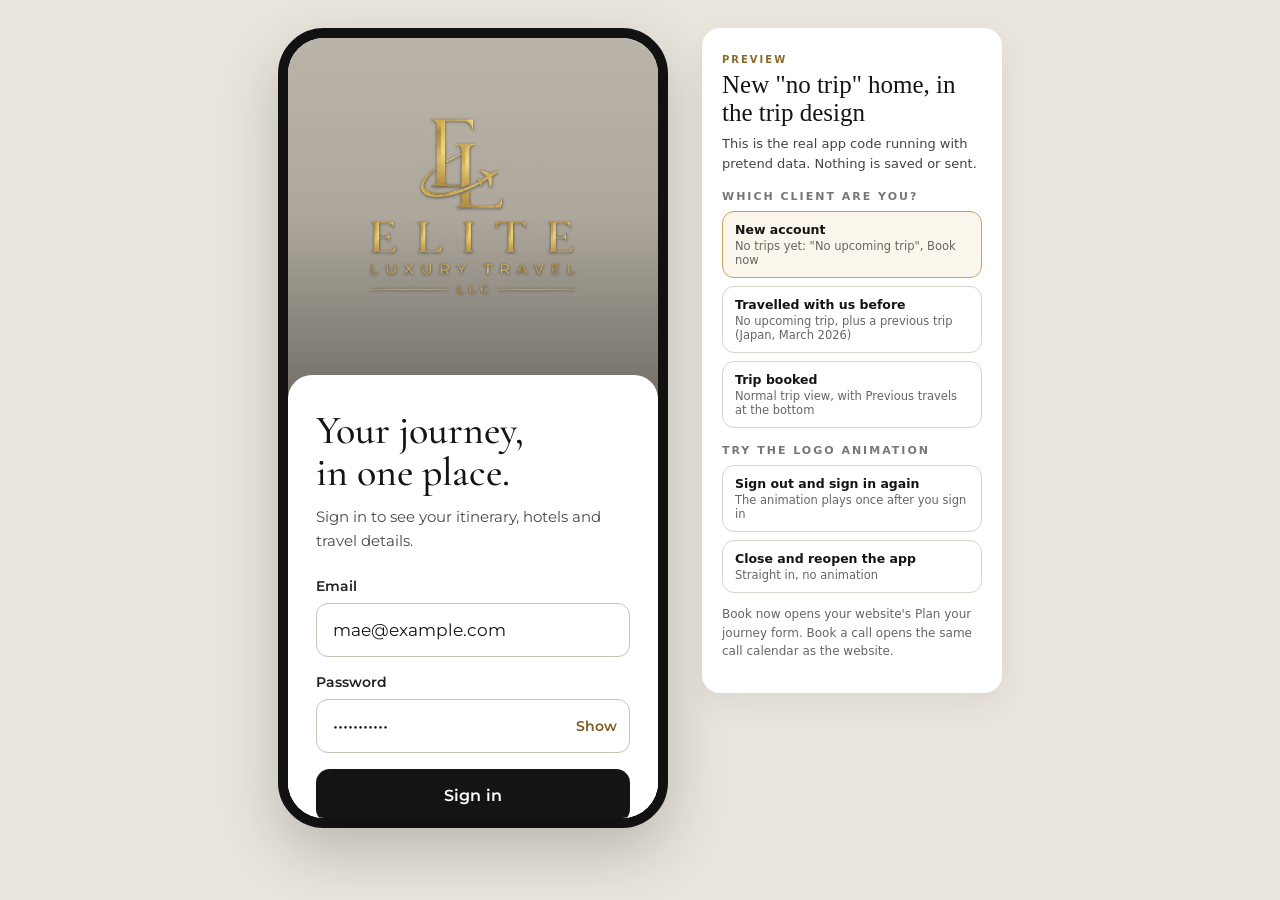
==== preview.html @ 53258d75 "Add app preview page (not linked)" ====
<!doctype html>
<html lang="en"><head><meta charset="utf-8"><meta name="robots" content="noindex"><meta name="viewport" content="width=device-width,initial-scale=1">
<title>Elite app preview</title>
<style>
*{box-sizing:border-box}
html,body{margin:0;background:#e9e5dd;font-family:Montserrat,system-ui,sans-serif;color:#141414}
.wrap{display:flex;gap:34px;justify-content:center;align-items:flex-start;padding:28px 16px 40px;flex-wrap:wrap}
.phone{width:390px;height:800px;border-radius:46px;background:#fff;border:10px solid #111;overflow:hidden;box-shadow:0 24px 60px rgba(0,0,0,.2);flex-shrink:0}
.phone iframe{width:100%;height:100%;border:0;display:block}
.panel{width:300px;background:#fff;border-radius:18px;padding:20px;box-shadow:0 10px 30px rgba(0,0,0,.06)}
.panel .tag{display:inline-block;font-size:10px;letter-spacing:2px;text-transform:uppercase;font-weight:700;color:#8a6a2c;margin-bottom:6px}
.panel h2{font-family:Georgia,serif;font-weight:400;font-size:25px;margin:0 0 8px;line-height:1.1}
.panel p{font-size:13px;line-height:1.55;color:#444;margin:0 0 12px}
.panel h3{font-size:11px;letter-spacing:2px;text-transform:uppercase;color:#777;margin:16px 0 8px}
.pbtn{display:block;width:100%;text-align:left;border:1px solid #d9d4ca;background:#fff;border-radius:12px;padding:10px 12px;margin:0 0 8px;font:600 12.5px Montserrat,system-ui,sans-serif;cursor:pointer;color:#141414}
.pbtn small{display:block;font-weight:400;color:#666;font-size:11.5px;margin-top:2px}
.pbtn:hover,.pbtn.on{border-color:#c9a45c;background:#fbf6ec}
@media (max-width:460px){.wrap{padding:0 0 30px;gap:18px}.phone{width:100vw;height:100svh;border:0;border-radius:0}.panel{width:calc(100% - 32px)}}
</style></head><body>
<div class="wrap">
  <div class="phone"><iframe id="f" title="Elite Luxury Travel app preview"></iframe></div>
  <div class="panel">
    <span class="tag">Preview</span>
    <h2>New "no trip" home, in the trip design</h2>
    <p>This is the real app code running with pretend data. Nothing is saved or sent.</p>
    <h3>Which client are you?</h3>
    <button class="pbtn" data-k="new">New account<small>No trips yet: "No upcoming trip", Book now</small></button>
    <button class="pbtn" data-k="past">Travelled with us before<small>No upcoming trip, plus a previous trip (Japan, March 2026)</small></button>
    <button class="pbtn" data-k="upcoming">Trip booked<small>Normal trip view, with Previous travels at the bottom</small></button>
    <h3>Try the logo animation</h3>
    <button class="pbtn" id="out">Sign out and sign in again<small>The animation plays once after you sign in</small></button>
    <button class="pbtn" id="reopen">Close and reopen the app<small>Straight in, no animation</small></button>
    <p style="font-size:12px;color:#666;margin-top:12px">Book now opens your website's Plan your journey form. Book a call opens the same call calendar as the website.</p>
  </div>
</div>
<script>
const UP = {"id":"italy-2027","client_name":"Mae","client_email":"mae@example.com","title":"Italy Anniversary","subtitle":"Rome, Florence, Venice, Milan","dates_text":"Sample dates: May 12 to 23, 2027","start_date":"2027-05-12","flights":[{"from":"New York (JFK)","to":"Rome (FCO)","flight":"AZ 609","when":"Tue, May 11 · departs 6:45 PM, lands 9:20 AM May 12"},{"from":"Milan (MXP)","to":"New York (JFK)","flight":"AZ 604","when":"Sun, May 23 · departs 1:10 PM, lands 3:55 PM"}],"documents":[],"cover_image":"https://images.squarespace-cdn.com/content/6a3ead383af5dc37cc4928a6/75860ccc-dcf7-4ca9-b710-58485a5af1e4/Ys1jQraWs2CqD086mLRf1lZqlLkvJCdTGYLhYich7JA6sfV7Ku5YsYaG1YUbeoNANeE1MqLMgGX24ivaPHaMrFUBrSRCw4LPJO6iqMQT-YcMyIy751cE6llvhOtr0TJVBKbtAhIz1XfunvR9CYdrRknlh8DOybM_V2LqJRoqDJD4L9v2MVG7vxF5drzXFTSb.jpg?format=1500w","places":[{"city":"Rome","image":"https://images.unsplash.com/photo-1552832230-c0197dd311b5?w=1200&q=80&auto=format&fit=crop"},{"city":"Florence","image":"https://images.unsplash.com/photo-1776377231754-d36928e6ee4d?w=1200&q=80&auto=format&fit=crop"},{"city":"Venice","image":"https://images.unsplash.com/photo-1498307833015-e7b400441eb8?w=1200&q=80&auto=format&fit=crop"},{"city":"Milan","image":""}],"pay_link":"","pay_amount":"","pay_due":"","paid_note":"","days":[{"city":"Rome","title":"Arrive in Rome","schedule":[{"time":"9:20 AM","title":"Land in Rome","contact_name":"Your driver (sample)","contact_phone":"+39 000 000 0001","note":"Your driver waits in arrivals with your name"},{"time":"11:00 AM","title":"Arrive at your hotel","note":"Early check-in requested"},{"time":"7:30 PM","title":"Dinner near the Spanish Steps","note":"Table for two at Il Gabriello"}],"checkin":"Check-in from 2:00 PM","stay_address":"Via Alessandro Specchi 10, Rome","body":"Your driver meets you at the airport. Settle in, then an easy evening near the Spanish Steps.","stay":"Singer Palace Hotel","included":"Private airport transfer"},{"city":"Rome","title":"Ancient Rome","schedule":[{"time":"9:00 AM","title":"Colosseum & Roman Forum tour","contact_name":"Your guide (sample)","contact_phone":"+39 000 000 0002","tour":true,"note":"Meet your guide at the Arch of Constantine"},{"time":"1:00 PM","title":"Lunch in Monti","note":"Free to explore"}],"body":"The Colosseum and Roman Forum with your own guide, no lines. Afternoon free.","stay":"Singer Palace Hotel","included":"Private guide and tickets"},{"city":"Rome","title":"The Vatican","schedule":[{"time":"7:30 AM","title":"Early entry: Vatican Museums & Sistine Chapel","tour":true,"note":"Meet at the Vatican Museums entrance"},{"time":"11:30 AM","title":"St. Peter’s Basilica","note":"Included with your guide"}],"body":"Early entry to the Vatican Museums and Sistine Chapel, then St. Peter’s.","stay":"Singer Palace Hotel","included":"Early-entry tickets and guide"},{"city":"Rome","title":"A slow day","schedule":[{"time":"10:00 AM","title":"Spa morning","note":"Book at the front desk"},{"time":"6:00 PM","title":"Trastevere evening walk","note":"Dinner ideas from us"}],"body":"Nothing planned. Sleep in, enjoy the spa, and wander Trastevere.","stay":"Singer Palace Hotel","included":"Dinner ideas from us"},{"city":"Florence","title":"Train to Florence","schedule":[{"time":"9:30 AM","title":"Hotel pickup","note":"Driver to Roma Termini"},{"time":"10:20 AM","title":"First-class train to Florence","note":"Frecciarossa 9519, arrives 11:56 AM"},{"time":"7:00 PM","title":"Sunset at Piazzale Michelangelo","tour":true}],"checkin":"Check-in from 3:00 PM","stay_address":"Piazza Santa Maria Novella 7, Florence","body":"First class to Florence. Sunset over the city from Piazzale Michelangelo.","stay":"The Place Firenze","included":"First-class train and transfers"},{"city":"Florence","title":"Medici Florence","schedule":[{"time":"9:30 AM","title":"Private Duomo & Medici walk","tour":true,"note":"Meet your guide in the hotel lobby"}],"body":"A private walk through the Duomo and the story of the Medici.","stay":"The Place Firenze","included":"Private guide"},{"city":"Florence","title":"Chianti for two","schedule":[{"time":"10:00 AM","title":"Driver to Chianti","note":"Pickup at your hotel"},{"time":"1:00 PM","title":"Winery lunch","tour":true,"note":"Castello di Ama"},{"time":"5:30 PM","title":"Back in Florence"}],"body":"A driver takes you to a Chianti winery for a long lunch among the vines.","stay":"The Place Firenze","included":"Private driver and winery lunch"},{"city":"Venice","title":"Arrive by water","schedule":[{"time":"11:30 AM","title":"Train to Venice","note":"Frecciarossa 9411, arrives 1:35 PM"},{"time":"2:00 PM","title":"Water taxi to your hotel"},{"time":"6:00 PM","title":"Gondola ride","tour":true,"note":"Meet at the hotel dock"}],"checkin":"Check-in from 2:00 PM","stay_address":"Riva degli Schiavoni 4171, Venice","body":"Train to Venice, a water taxi to your hotel, and an evening gondola ride.","stay":"Hotel Londra Palace","included":"Water taxi and gondola"},{"city":"Venice","title":"Murano & Burano","schedule":[{"time":"9:30 AM","title":"Private boat to Murano","tour":true,"note":"From the hotel dock"},{"time":"12:30 PM","title":"Lunch in Burano"}],"body":"A private boat to the glass studios of Murano and colourful Burano.","stay":"Hotel Londra Palace","included":"Private boat and guide"},{"city":"Venice","title":"Your anniversary","schedule":[{"time":"8:00 PM","title":"Anniversary dinner","note":"Reserved for two, smart dress"}],"body":"A free morning, then an anniversary dinner we reserve for you.","stay":"Hotel Londra Palace","included":"Dinner reservation"},{"city":"Milan","title":"On to Milan","schedule":[{"time":"10:25 AM","title":"First-class train to Milan","note":"Frecciarossa 9521, arrives 12:50 PM"},{"time":"4:00 PM","title":"Duomo rooftops","tour":true,"note":"Skip-the-line tickets"},{"time":"8:00 PM","title":"Farewell dinner"}],"checkin":"Check-in from 3:00 PM","body":"First class to Milan. The Duomo rooftops, then a farewell dinner.","stay":"Park Hyatt Milan","included":"First-class train, rooftop entry"},{"city":"Milan","title":"Heading home","schedule":[{"time":"9:30 AM","title":"Private transfer to Malpensa","note":"Pickup in the hotel lobby"},{"time":"1:10 PM","title":"Flight home","note":"AZ 604 to New York"}],"body":"Breakfast, then a private transfer to the airport for your flight home.","stay":"Home","included":"Private airport transfer"}]};
const JAPAN_IMG = 'https://images.squarespace-cdn.com/content/6a3ead383af5dc37cc4928a6/e89e9123-f4b8-4994-9e76-98ecd9b6a051/KxfAP6rNT9NL3XmTSbwmsTCUIDzbOerATqL30xoQtRmeIphwG1qWHP6-pqEdqwzpcgaJgCMT-k45HQ_MeCFfl8xPr4ZU_FJ5pW9n952vPfm4Lg7bicEiqaNZDxH75C63i1iE3osXeZmT3Khu76ATTiZebFcVpTB3zl8_o5EVXg19tbc4Q0-iVkZ1ZZKOZh9h.jpg?format=1000w';
const d = (city, title, stay, sched) => ({ city, title, stay, body: '', schedule: sched || [] });
const PAST = { id: 'japan-2026', client_name: 'Mae', title: 'Japan: Tokyo to Kyoto', subtitle: 'Tokyo, Hakone, Kyoto', dates_text: 'March 10 to 19, 2026', start_date: '2026-03-10', cover_image: JAPAN_IMG,
  flights: [], documents: [], places: [], pay_link: '', pay_amount: '', pay_due: '', paid_note: 'Paid in full, thank you',
  days: [d('Tokyo','Arrive in Tokyo','The Peninsula Tokyo',[{time:'4:00 PM',title:'Private transfer to your hotel'}]), d('Tokyo','Old and new Tokyo','The Peninsula Tokyo',[{time:'9:00 AM',title:'Private guide: Asakusa and Meiji Shrine',tour:true}]), d('Tokyo','Tsukiji and Ginza','The Peninsula Tokyo'),
    d('Hakone','Bullet train to Hakone','Gora Kadan ryokan',[{time:'10:00 AM',title:'First-class train to Odawara'}]), d('Hakone','Lake Ashi and Mount Fuji views','Gora Kadan ryokan'),
    d('Kyoto','On to Kyoto','The Ritz-Carlton Kyoto'), d('Kyoto','Temples of Kyoto','The Ritz-Carlton Kyoto',[{time:'8:30 AM',title:'Fushimi Inari before the crowds',tour:true}]), d('Kyoto','Arashiyama','The Ritz-Carlton Kyoto'), d('Kyoto','Tea ceremony','The Ritz-Carlton Kyoto'),
    d('Osaka','Heading home','Home',[{time:'11:00 AM',title:'Private transfer to Kansai Airport'}])] };
let kind = 'new';
window.APP = {
  signed: false,
  session() { return this.signed ? { user: { email: 'mae@example.com' }, demo: true } : null; },
  signIn() { this.signed = true; },
  signOut() { this.signed = false; },
  trips() { return kind === 'new' ? [] : kind === 'past' ? [PAST] : [UP, PAST]; }
};
const f = document.getElementById('f'), DOC = "<!doctype html><html lang=\"en\"><head><meta charset=\"utf-8\"><meta name=\"viewport\" content=\"width=device-width, initial-scale=1\"><style>@font-face{font-family:'Cormorant Garamond';font-weight:500;font-style:normal;src:url([data-uri]) format('woff2')}\n@font-face{font-family:'Cormorant Garamond';font-weight:600;font-style:normal;src:url([data-uri]) format('woff2')}\n@font-face{font-family:'Montserrat';font-weight:400;font-style:normal;src:url([data-uri]) format('woff2')}\n@font-face{font-family:'Montserrat';font-weight:500;font-style:normal;src:url([data-uri]) format('woff2')}\n@font-face{font-family:'Montserrat';font-weight:600;font-style:normal;src:url([data-uri]) format('woff2')}\n:root{\n  --bg:#ffffff; --ink:#141414; --muted:#5e5e5e; --soft:#faf8f4; --line:#efebe3;\n  --field:#d9d4ca; --gold:#c9a45c; --gold-ink:#8a6a2c;\n  --serif:'Cormorant Garamond', Georgia, serif; --sans:Montserrat, system-ui, sans-serif;\n}\n*{box-sizing:border-box}\nhtml,body{margin:0;background:var(--bg);color:var(--ink);font-family:var(--sans);-webkit-font-smoothing:antialiased}\nbody{min-height:100vh;min-height:100dvh}\na{color:var(--gold-ink)}\nbutton{font:inherit;color:inherit}\n.app{max-width:520px;margin:0 auto;min-height:100vh;min-height:100dvh;display:flex;flex-direction:column}\n.main{flex:1;padding:calc(env(safe-area-inset-top) + 40px) 24px 120px}\n.eyebrow{font-size:11px;letter-spacing:4px;text-transform:uppercase;color:var(--gold-ink)}\nh1{margin:0;font-family:var(--serif);font-weight:500;font-size:38px;line-height:1.05}\n.muted{color:var(--muted);font-size:14px;line-height:1.6;margin:0}\n.rule{width:48px;height:1px;background:var(--gold);margin:22px 0}\n.stack{display:flex;flex-direction:column;gap:12px}\n\n/* Sign in */\n.signin{min-height:100vh;min-height:100dvh;display:flex;flex-direction:column;padding:80px 32px 48px;max-width:520px;margin:0 auto}\n.mark{display:flex;flex-direction:column;align-items:center;gap:14px}\n.monogram{width:64px;height:64px;border:1px solid var(--gold);border-radius:50%;display:flex;align-items:center;justify-content:center;font-family:var(--serif);font-size:24px;letter-spacing:2px;color:var(--gold-ink)}\n.signin .hero{flex:1;display:flex;flex-direction:column;justify-content:center;gap:14px;padding:40px 0}\n.signin h1{font-size:44px}\nlabel{font-size:13px;font-weight:500}\ninput,textarea,select{width:100%;min-height:54px;padding:14px 16px;border:1px solid var(--field);border-radius:12px;background:#fff;color:var(--ink);font:16px var(--sans)}\ntextarea{min-height:96px;resize:vertical;line-height:1.5}\n.btn{display:flex;align-items:center;justify-content:center;gap:10px;min-height:54px;padding:0 20px;border-radius:12px;border:0;background:var(--ink);color:#fff;font-size:15px;font-weight:600;text-decoration:none;cursor:pointer;width:100%}\n.btn.ghost{background:#fff;color:var(--ink);border:1px solid var(--field)}\n.btn[disabled]{opacity:.6;cursor:default}\n.note{font-size:13px;color:var(--muted);text-align:center;line-height:1.5}\n.error{color:#a12c2c;font-size:14px}\n\n/* Day list */\n.days{display:flex;flex-direction:column}\n.day-row{display:flex;align-items:center;gap:16px;width:100%;min-height:68px;padding:10px 2px;background:none;border:0;border-bottom:1px solid var(--line);text-align:left;cursor:pointer;text-decoration:none;color:var(--ink)}\n.day-num{width:40px;height:40px;flex-shrink:0;border-radius:50%;border:1px solid var(--gold);display:flex;align-items:center;justify-content:center;font-family:var(--serif);font-size:20px}\n.day-text{display:flex;flex-direction:column;gap:3px;flex:1}\n.day-city{font-size:12px;color:var(--gold-ink)}\n.day-title{font-size:15px;font-weight:500}\n.chev{color:#9a9a9a}\n\n/* Day detail */\n.back{display:inline-flex;align-items:center;min-height:44px;font-size:14px;font-weight:500;text-decoration:none;margin-bottom:12px}\n.day-body{font-size:16px;line-height:1.65;color:#3d3d3d;margin:0}\n.facts{border:1px solid var(--line);border-radius:16px;background:var(--soft);margin:22px 0}\n.fact{display:flex;flex-direction:column;gap:4px;padding:16px 18px}\n.fact + .fact{border-top:1px solid var(--line)}\n.fact span:first-child{font-size:12px;color:#6b6b6b}\n.fact span:last-child{font-size:15px;font-weight:500}\n.pager{display:flex;gap:10px}\n.pager .btn{font-size:14px;font-weight:500}\n\n/* Pay */\n.paycard{display:flex;flex-direction:column;gap:18px;padding:24px;border:1px solid var(--line);border-radius:18px;background:var(--soft);margin-top:24px}\n.amount{font-family:var(--serif);font-size:40px;line-height:1}\n\n/* Trips list */\n.trip-card{display:flex;flex-direction:column;gap:8px;padding:22px;border:1px solid var(--line);border-radius:16px;text-decoration:none;color:var(--ink)}\n.trip-card h2{margin:0;font-family:var(--serif);font-weight:500;font-size:28px}\n\n/* Bottom nav */\n.nav{position:fixed;left:0;right:0;bottom:0;background:#fff;border-top:1px solid var(--line);padding:6px 8px calc(env(safe-area-inset-bottom) + 10px)}\n.nav-inner{max-width:520px;margin:0 auto;display:flex}\n.nav a{flex:1;min-height:56px;display:flex;flex-direction:column;align-items:center;justify-content:center;gap:5px;text-decoration:none;color:#6b6b6b;font-size:11px;font-weight:500}\n.nav a[aria-current=\"page\"]{color:var(--ink);font-weight:600}\n.nav svg{width:22px;height:22px}\n\n.center{min-height:60vh;display:flex;align-items:center;justify-content:center;color:var(--muted)}\n.demo-banner{background:var(--soft);border-bottom:1px solid var(--line);font-size:12px;text-align:center;padding:8px 16px;color:var(--muted)}\n\n/* Admin */\n.admin{max-width:760px;margin:0 auto;padding:32px 20px 80px}\n.admin h1{font-size:34px}\n.admin .row{display:grid;grid-template-columns:repeat(2,minmax(0,1fr));gap:12px}\n.admin fieldset{border:1px solid var(--line);border-radius:14px;padding:16px;margin:0 0 14px;display:flex;flex-direction:column;gap:10px}\n.admin legend{font-weight:600;font-size:14px;padding:0 6px}\n.admin .toolbar{display:flex;gap:10px;flex-wrap:wrap;margin:18px 0}\n.admin .toolbar .btn{width:auto}\n.admin .list a{display:block;padding:14px 16px;border:1px solid var(--line);border-radius:12px;margin-bottom:8px;text-decoration:none;color:var(--ink)}\n.admin .small{font-size:13px;color:var(--muted)}\n@media (max-width:560px){.admin .row{grid-template-columns:1fr}}\n.btn[aria-disabled=\"true\"]{opacity:.4;pointer-events:none}\n.countdown{display:inline-block;margin:14px 0 0;padding:8px 14px;border:1px solid var(--gold);border-radius:999px;font-size:13px;font-weight:600;color:var(--gold-ink)}\n.inline-link{display:inline-flex;align-items:center;gap:6px;min-height:44px;font-size:14px;font-weight:500;text-decoration:none}\n.inline-link svg{width:16px;height:16px}\n.btn svg{width:18px;height:18px}\n.info-section{margin-top:30px}\n.section-title{margin:0 0 12px;font-size:12px;font-weight:600;letter-spacing:2px;text-transform:uppercase;color:#6b6b6b}\n.list-card{border:1px solid var(--line);border-radius:16px;overflow:hidden}\n.list-item{display:flex;align-items:center;gap:14px;min-height:64px;padding:12px 16px;text-decoration:none;color:var(--ink)}\n.list-item + .list-item{border-top:1px solid var(--line)}\n.list-icon{width:36px;height:36px;flex-shrink:0;border-radius:50%;background:var(--soft);display:flex;align-items:center;justify-content:center;color:var(--gold-ink)}\n.list-icon svg{width:18px;height:18px}\n.wx{border:1px solid var(--line);border-radius:16px;padding:16px;margin-bottom:10px}\n.wx-city{margin:0 0 12px;font-family:var(--serif);font-size:22px}\n.wx-row{display:grid;grid-template-columns:repeat(5,minmax(0,1fr));gap:6px}\n.wx-day{display:flex;flex-direction:column;align-items:center;gap:3px;text-align:center}\n.wx-label{font-size:12px;color:#6b6b6b}\n.wx-temp{font-size:17px;font-weight:600}\n.wx-low{font-size:13px;color:#6b6b6b}\n.wx-desc{font-size:10px;color:#6b6b6b;line-height:1.3}\n.nav a{font-size:10.5px}\n\n/* ---------- Photos & richer layout ---------- */\n.ph{position:relative;overflow:hidden;background:#e9e1d2}\n.ph img{width:100%;height:100%;object-fit:cover;display:block}\n.ph.fill{position:absolute;inset:0}\n.shade{position:absolute;inset:0;background:linear-gradient(180deg,rgba(0,0,0,.05) 35%,rgba(0,0,0,.62) 100%);pointer-events:none}\n.main.flush{padding:0 0 120px}\n.pad{padding:0 24px}\n.hero{position:relative;height:440px;display:flex;align-items:flex-end;color:#fff;margin-bottom:22px}\n.hero.day-hero{height:340px}\n.hero-text{position:relative;padding:0 24px 26px;width:100%}\n.hero-hi{margin:0 0 6px;font-size:13px;letter-spacing:1px;opacity:.92}\n.hero-title{margin:0;color:#fff;font-size:44px;line-height:1.02}\n.hero-meta{margin:8px 0 0;font-size:14px;opacity:.92}\n.pill{display:inline-block;margin-top:14px;padding:8px 14px;border-radius:999px;background:rgba(255,255,255,.95);color:var(--ink);font-size:13px;font-weight:600}\n.round-back{position:absolute;top:calc(env(safe-area-inset-top) + 16px);left:16px;width:44px;height:44px;border-radius:50%;background:rgba(255,255,255,.95);color:var(--ink);display:flex;align-items:center;justify-content:center;z-index:2}\n.round-back svg{width:20px;height:20px}\n.stats{display:grid;grid-template-columns:repeat(3,minmax(0,1fr));border:1px solid var(--line);border-radius:16px;padding:16px 8px}\n.stat{display:flex;flex-direction:column;align-items:center;gap:2px}\n.stat + .stat{border-left:1px solid var(--line)}\n.stat strong{font-family:var(--serif);font-size:30px;font-weight:500;line-height:1}\n.stat span{font-size:12px;color:#6b6b6b}\n.block{margin-top:30px}\n.places{display:flex;gap:12px;overflow-x:auto;margin:0 -24px;padding:2px 24px 6px;scroll-snap-type:x mandatory}\n.place{position:relative;flex:0 0 150px;height:200px;border-radius:16px;overflow:hidden;text-decoration:none;color:#fff;scroll-snap-align:start;background:#e9e1d2}\n.place-text{position:absolute;left:14px;right:14px;bottom:12px;display:flex;flex-direction:column;gap:2px}\n.place-text strong{font-family:var(--serif);font-size:24px;font-weight:500}\n.place-text span{font-size:12px;opacity:.92}\n.group + .group{margin-top:18px}\n.group-city{margin:0 0 4px;font-family:var(--serif);font-size:22px;color:var(--gold-ink)}\n.timeline .day-row{position:relative}\n.day-date{font-size:12px;color:#6b6b6b}\n.day-body{font-size:16px;line-height:1.7;color:#3d3d3d;margin:0}\n.fact-row{flex-direction:row;align-items:flex-start;gap:14px}\n.fact-text{display:flex;flex-direction:column;gap:4px}\n.fact-text span:first-child{font-size:12px;color:#6b6b6b}\n.fact-text span:nth-child(2){font-size:15px;font-weight:500}\n.fact-text .inline-link{min-height:36px}\n\n/* Sign in with photo */\n.signin2{min-height:100vh;min-height:100dvh;display:flex;flex-direction:column;max-width:520px;margin:0 auto}\n.signin-photo{position:relative;height:46vh;min-height:300px}\n.signin-mark{position:absolute;left:0;right:0;bottom:28px;display:flex;flex-direction:column;align-items:center;gap:12px}\n.monogram.light{border-color:rgba(255,255,255,.9);color:#fff}\n.eyebrow.light{color:#fff}\n.signin-sheet{position:relative;margin-top:-22px;background:#fff;border-radius:24px 24px 0 0;padding:34px 28px 40px;flex:1}\n.signin-sheet h1{font-size:40px}\n\n/* Brand logo */\n.brand-mark{width:72px;height:auto}\n\n/* Day list hotel line */\n.day-stay{display:flex;align-items:center;gap:6px;font-size:12px;color:#6b6b6b}\n.day-stay svg{width:14px;height:14px;flex-shrink:0}\n/* Schedule */\n.sched{list-style:none;margin:0;padding:0;border-left:1px solid var(--gold);margin-left:6px}\n.sched li{position:relative;display:flex;gap:16px;padding:0 0 18px 20px}\n.sched li::before{content:'';position:absolute;left:-5px;top:5px;width:9px;height:9px;border-radius:50%;background:#fff;border:1px solid var(--gold)}\n.sched-time{flex:0 0 72px;font-size:13px;font-weight:600;color:var(--gold-ink);padding-top:1px}\n.sched-text{display:flex;flex-direction:column;gap:3px}\n.sched-text strong{font-size:15px;font-weight:500}\n.sched-text span{font-size:13px;color:#6b6b6b;line-height:1.5}\n.fact-text .fact-sub{font-size:13px;font-weight:400;color:#6b6b6b}\n/* Hotels and next trip */\n.list-item.hotel .inline-link{min-height:44px;min-width:44px;justify-content:center}\n.next-card{display:flex;align-items:center;gap:14px;margin-top:30px;padding:16px;border:1px solid var(--gold);border-radius:16px;text-decoration:none;color:var(--ink);background:var(--soft)}\n/* Curated journeys */\n.journeys{display:grid;grid-template-columns:1fr 1fr;gap:12px}\n.journey{position:relative;height:190px;border-radius:16px;overflow:hidden;text-decoration:none;color:#fff;background:#e9e1d2}\n.journey-text{position:absolute;left:14px;right:14px;bottom:12px;display:flex;flex-direction:column;gap:3px}\n.journey-text span{font-size:11px;letter-spacing:1px;text-transform:uppercase;opacity:.92}\n.journey-text strong{font-family:var(--serif);font-size:22px;font-weight:500;line-height:1.05}\n.nav a{font-size:10px}\n\n/* ---------- Design polish ---------- */\n:root{--shadow:0 1px 2px rgba(20,20,20,.04),0 8px 24px rgba(20,20,20,.06)}\n.main h1{letter-spacing:-.2px}\n.page-eyebrow{margin:0 0 10px}\n.section-title{display:flex;align-items:center;gap:10px;font-size:11px;letter-spacing:2.5px;color:#7a7368}\n.section-title::before{content:'';width:18px;height:1px;background:var(--gold)}\n/* Hero */\n.shade{background:linear-gradient(180deg,rgba(0,0,0,.38) 0%,rgba(0,0,0,0) 24%,rgba(0,0,0,.04) 46%,rgba(0,0,0,.66) 100%)}\n.hero-mark{position:absolute;top:calc(env(safe-area-inset-top) + 18px);left:50%;transform:translateX(-50%);width:54px;height:auto;filter:drop-shadow(0 2px 8px rgba(0,0,0,.4))}\n.hero{border-radius:0 0 28px 28px;overflow:hidden}\n.hero-title{font-size:46px}\n.pill{background:rgba(255,255,255,.18);color:#fff;border:1px solid rgba(255,255,255,.55);backdrop-filter:blur(8px);-webkit-backdrop-filter:blur(8px);font-weight:500;letter-spacing:.3px}\n/* Stats */\n.stats{background:#fff;border-color:var(--line);box-shadow:var(--shadow);margin-top:-46px;position:relative;z-index:1;padding:18px 8px}\n.stat strong{font-size:34px;color:var(--ink)}\n.stat span{letter-spacing:1px;text-transform:uppercase;font-size:10px}\n/* Places */\n.place{box-shadow:var(--shadow)}\n/* Day list */\n.group-city{display:flex;align-items:center;gap:12px;font-size:24px;margin-top:6px}\n.group-city::after{content:'';flex:1;height:1px;background:var(--line)}\n.day-row{min-height:74px}\n.day-num{width:38px;height:38px;font-size:19px;color:var(--gold-ink);background:#fff}\n.day-row:active{background:var(--soft)}\n.day-date{text-transform:uppercase;letter-spacing:1px;font-size:10.5px;color:var(--gold-ink)}\n/* Cards */\n.list-card,.facts,.paycard,.flight,.wx{box-shadow:var(--shadow);border-color:var(--line)}\n.facts{background:#fff}\n.list-icon.big{width:48px;height:48px}\n.list-icon.big svg{width:22px;height:22px}\n/* Flights */\n.flight{border:1px solid var(--line);border-radius:18px;padding:18px;background:#fff}\n.flight-route{display:flex;align-items:center;gap:10px}\n.flight-end{display:flex;flex-direction:column;gap:2px;min-width:0}\n.flight-end.right{text-align:right;align-items:flex-end}\n.flight-end strong{font-family:var(--serif);font-size:34px;font-weight:500;line-height:1}\n.flight-end span{font-size:12px;color:#6b6b6b;white-space:nowrap;overflow:hidden;text-overflow:ellipsis;max-width:120px}\n.flight-line{flex:1;display:flex;align-items:center;justify-content:center;position:relative;color:var(--gold-ink)}\n.flight-line::before{content:'';position:absolute;left:0;right:0;top:50%;border-top:1px dashed var(--gold)}\n.flight-line svg{position:relative;width:20px;height:20px;background:#fff;padding:0 6px;box-sizing:content-box}\n.flight-meta{display:flex;align-items:center;justify-content:space-between;gap:12px;margin-top:14px;padding-top:12px;border-top:1px solid var(--line);font-size:13px;color:#4a4a4a;line-height:1.5}\n/* Advisor */\n.advisor{display:flex;align-items:center;gap:14px;margin-top:24px;padding:16px;border:1px solid var(--line);border-radius:18px;box-shadow:var(--shadow)}\n.advisor-mark{width:56px;height:56px;flex-shrink:0;border-radius:50%;background:#0a0a0a;display:flex;align-items:center;justify-content:center}\n.advisor-mark img{width:34px;height:auto}\n/* Buttons */\n.btn{border-radius:14px;letter-spacing:.2px;transition:transform .12s ease,opacity .12s ease}\n.btn:active{transform:scale(.98)}\n.btn:not(.ghost){background:#141414}\n/* Bottom nav */\n.nav{background:rgba(255,255,255,.88);backdrop-filter:saturate(1.6) blur(18px);-webkit-backdrop-filter:saturate(1.6) blur(18px);border-top:1px solid rgba(0,0,0,.06)}\n.nav a{position:relative;color:#8a8a8a;font-weight:500}\n.nav a[aria-current=\"page\"]{color:var(--gold-ink);font-weight:600}\n.nav a[aria-current=\"page\"]::before{content:'';position:absolute;top:-6px;left:50%;transform:translateX(-50%);width:22px;height:2px;border-radius:2px;background:var(--gold)}\n/* Journeys */\n.journey{box-shadow:var(--shadow);height:200px}\n.next-card{box-shadow:var(--shadow)}\n@media (prefers-reduced-motion:reduce){.btn{transition:none}}\n.hero:not(.day-hero) .hero-text{padding-bottom:66px}\n\n/* ---------- Readability ---------- */\n:root{--muted:#4a4a4a;--gold-ink:#7d5c1f}\nbody{font-size:16px}\n.muted{font-size:15px;color:#4a4a4a;line-height:1.6}\n.muted.small,.list-item .muted{font-size:14px !important;color:#4f4f4f}\n.note{font-size:14px;color:#4a4a4a}\n.hint{margin:-6px 0 0;font-size:14px;color:#4f4f4f;line-height:1.5}\nlabel{font-size:14px;font-weight:600;color:#222}\n.eyebrow{font-size:12px;letter-spacing:3px;font-weight:600}\n.section-title{font-size:12.5px;letter-spacing:2px;color:#3f3f3f;font-weight:700}\n.day-title{font-size:16.5px;font-weight:600}\n.day-date{font-size:12px;font-weight:600;letter-spacing:.8px}\n.day-stay{font-size:13.5px;color:#4f4f4f}\n.day-body{font-size:17px;color:#2b2b2b;line-height:1.7}\n.stat span{font-size:11.5px;color:#4a4a4a;font-weight:600}\n.hero-hi{font-size:15px;opacity:1;font-weight:500}\n.hero-meta{font-size:15.5px;opacity:1}\n.hero-text{text-shadow:0 1px 12px rgba(0,0,0,.45)}\n.shade{background:linear-gradient(180deg,rgba(0,0,0,.40) 0%,rgba(0,0,0,0) 24%,rgba(0,0,0,.08) 44%,rgba(0,0,0,.78) 100%)}\n.place-text,.journey-text{text-shadow:0 1px 10px rgba(0,0,0,.5)}\n.place-text span,.journey-text span{font-size:13px;opacity:1;font-weight:500}\n.journey .shade,.place .shade{background:linear-gradient(180deg,rgba(0,0,0,0) 35%,rgba(0,0,0,.8) 100%)}\n.sched-time{font-size:14.5px;flex-basis:78px}\n.sched-text strong{font-size:16.5px;font-weight:600}\n.sched-text span{font-size:14.5px;color:#4a4a4a}\n.tag{display:inline-block;margin-left:8px;padding:2px 8px;border-radius:999px;background:#f3ead8;color:#6d4f17;font-style:normal;font-size:11.5px;font-weight:700;letter-spacing:.5px;vertical-align:2px}\n.fact span:first-child,.fact-text span:first-child{font-size:13px;color:#4a4a4a;font-weight:600}\n.fact-text span:nth-child(2){font-size:16.5px;font-weight:600}\n.fact-text .fact-sub{font-size:14.5px;color:#4a4a4a}\n.flight-end span{font-size:13.5px;color:#4a4a4a}\n.flight-meta{font-size:14.5px;color:#2f2f2f}\n.wx-label,.wx-low{font-size:13px;color:#4a4a4a}\n.wx-desc{font-size:11.5px;color:#4a4a4a}\n.nav a{font-size:11.5px;color:#5a5a5a}\n.nav svg{width:24px;height:24px}\n.btn{font-size:16px}\ninput,textarea,select{font-size:17px;border-color:#c9c2b5}\n/* Auth */\n.pw-wrap{position:relative}\n.pw-wrap input{padding-right:72px}\n.pw-toggle{position:absolute;right:6px;top:50%;transform:translateY(-50%);min-height:44px;min-width:56px;border:0;background:none;color:var(--gold-ink);font-weight:600;font-size:14px;cursor:pointer}\n.code-input{letter-spacing:8px;font-size:24px;text-align:center}\n.link-btn{display:block;margin:14px auto 0;min-height:44px;border:0;background:none;color:var(--gold-ink);font-weight:600;font-size:15px;cursor:pointer}\n.auth-switch{display:flex;flex-direction:column;gap:10px;margin-top:26px;padding-top:22px;border-top:1px solid var(--line);text-align:center;font-size:15px;color:#4a4a4a}\n\n.note:empty,.error:empty{display:none}\n.quick{display:grid;grid-template-columns:repeat(3,minmax(0,1fr));gap:10px;margin-top:16px}\n.quick-btn{display:flex;flex-direction:column;align-items:center;justify-content:center;gap:6px;min-height:76px;padding:10px 6px;border:1px solid var(--line);border-radius:16px;background:#fff;box-shadow:var(--shadow);color:var(--ink);font-size:14px;font-weight:500;text-decoration:none;cursor:pointer}\n.quick-btn svg{width:22px;height:22px;color:var(--gold-ink)}\n.quick-btn strong{font-weight:700}\n[id^=\"sec-\"]{scroll-margin-top:16px}\n\n/* ---------- Icons ---------- */\n.quick-btn svg,.list-icon svg{stroke-width:1.6}\n.list-icon{background:#f6f0e4}\n/* ---------- Trip progress ---------- */\n.sr-only{position:absolute;width:1px;height:1px;padding:0;margin:-1px;overflow:hidden;clip:rect(0,0,0,0);white-space:nowrap;border:0}\n.day-row.done .day-num{background:#f6f0e4;border-color:#e2d3b3;color:var(--gold-ink)}\n.day-row.done .day-num svg{width:18px;height:18px;stroke-width:2.2}\n.day-row.done .day-title{color:#555}\n.day-row.today{background:linear-gradient(90deg,#fbf6ec,#fff);border-radius:12px;padding-left:8px;margin-left:-8px}\n.day-row.today .day-num{background:var(--gold);border-color:var(--gold);color:#fff}\n.today-tag{background:var(--gold);color:#fff}\n.now-tag{background:#1f6b45;color:#fff}\n.sched li.done .sched-text strong{color:#666}\n.sched li.done::before{background:var(--gold);border-color:var(--gold)}\n.sched li.now::before{background:#1f6b45;border-color:#1f6b45;box-shadow:0 0 0 4px rgba(31,107,69,.18)}\n.today-card{display:flex;flex-direction:column;gap:6px;margin-top:18px;padding:18px;border-radius:18px;background:#141414;color:#fff;text-decoration:none;box-shadow:var(--shadow)}\n.today-eyebrow{font-size:12px;letter-spacing:2px;text-transform:uppercase;color:#e6cf9d;font-weight:600}\n.today-card strong{font-family:var(--serif);font-size:28px;font-weight:500;line-height:1.1}\n.today-line{display:flex;align-items:center;gap:8px;font-size:15px;color:#f1f1f1}\n.today-line svg{width:18px;height:18px;flex-shrink:0;color:#e6cf9d}\n.today-go{display:flex;align-items:center;gap:4px;margin-top:6px;font-size:14px;font-weight:600;color:#e6cf9d}\n.today-go svg{width:16px;height:16px}\n/* ---------- Review ---------- */\n.review-card{display:flex;flex-direction:column;gap:10px;margin-top:18px;padding:20px;border:1px solid var(--gold);border-radius:18px;background:#fbf6ec;text-decoration:none;color:var(--ink);box-shadow:var(--shadow)}\n.review-card strong{font-family:var(--serif);font-size:28px;font-weight:500;line-height:1.1}\n.review-card > span:not(.btn):not(.review-stars){font-size:15px;color:#3f3f3f;line-height:1.55}\n.review-card .btn{margin-top:6px}\n.review-stars{display:flex;gap:4px;color:var(--gold)}\n.review-stars svg{width:20px;height:20px;fill:var(--gold)}\n.field-label{font-size:14px;font-weight:600;color:#222}\n.stars{display:flex;gap:6px}\n.star{width:52px;height:52px;border:0;background:none;padding:6px;color:#c9c2b5;cursor:pointer}\n.star svg{width:100%;height:100%}\n.star.on{color:var(--gold)}\n.star.on svg{fill:var(--gold)}\n.thumbs{display:grid;grid-template-columns:repeat(3,minmax(0,1fr));gap:8px}\n.thumbs:empty{display:none}\n.thumb{position:relative;aspect-ratio:1;border-radius:12px;overflow:hidden;background:#eee}\n.thumb img{width:100%;height:100%;object-fit:cover;display:block}\n.thumb button{position:absolute;top:6px;right:6px;width:32px;height:32px;border-radius:50%;border:0;background:rgba(0,0,0,.65);color:#fff;font-size:20px;line-height:1;cursor:pointer}\n.add-photos{cursor:pointer}\n.check{display:flex;gap:12px;align-items:flex-start;font-size:14.5px;font-weight:400;color:#3f3f3f;line-height:1.5}\n.check input{width:22px;height:22px;min-height:0;margin:1px 0 0;flex-shrink:0;accent-color:var(--gold-ink)}\n.thanks{display:flex;flex-direction:column;gap:16px;align-items:flex-start;padding-top:20px}\n/* ---------- Preview banner ---------- */\n.demo-banner{display:flex;align-items:center;justify-content:center;gap:6px;flex-wrap:wrap;font-size:13px;color:#3f3f3f}\n.demo-banner button{min-height:32px;padding:0 12px;border-radius:999px;border:1px solid #d9d4ca;background:#fff;font-size:12.5px;font-weight:600;cursor:pointer}\n.demo-banner button[aria-pressed=\"true\"]{background:#141414;color:#fff;border-color:#141414}\n\n.review-row{display:flex;flex-direction:column;gap:6px;padding:14px 16px;border:1px solid var(--line);border-radius:12px;margin-bottom:10px}\n.review-row p{margin:4px 0 0;line-height:1.55}\n.review-photos{display:flex;gap:8px;flex-wrap:wrap;margin-top:6px}\n.review-photos img{width:84px;height:84px;object-fit:cover;border-radius:8px;display:block}\n\n/* ---------- Weather icons ---------- */\n.wx-row{gap:4px}\n.wx-day{gap:4px}\n.wx-icon{width:44px;height:44px;margin:2px 0}\n.wx-label{font-weight:600}\n.wx-temp{font-size:18px}\n.wx-desc{font-size:12px;font-weight:500}\n\n/* ---------- Sign-in logo ---------- */\n.signin-photo .shade{background:linear-gradient(180deg,rgba(0,0,0,.10) 0%,rgba(0,0,0,.30) 45%,rgba(0,0,0,.70) 100%)}\n.signin-mark{top:calc(50% - 11px);bottom:auto;transform:translateY(-50%);z-index:1}\n.signin-sheet{z-index:2}\n\n/* ---------- Motion ---------- */\n@keyframes rise{from{opacity:0;transform:translateY(14px)}to{opacity:1;transform:none}}\n@keyframes fadeIn{from{opacity:0}to{opacity:1}}\n@keyframes kenburns{from{transform:scale(1.12)}to{transform:scale(1)}}\n@keyframes shimmer{0%{background-position:-200% 0}100%{background-position:200% 0}}\n@keyframes sheetUp{from{transform:translateY(40px);opacity:.0}to{transform:none;opacity:1}}\n@keyframes logoIn{from{opacity:0;transform:translateY(calc(-50% + 12px)) scale(.94)}to{opacity:1;transform:translateY(-50%) scale(1)}}\n@keyframes pop{0%{transform:scale(1)}40%{transform:scale(1.25)}100%{transform:scale(1)}}\n@keyframes pulse{0%{box-shadow:0 0 0 0 rgba(230,207,157,.7)}70%{box-shadow:0 0 0 10px rgba(230,207,157,0)}100%{box-shadow:0 0 0 0 rgba(230,207,157,0)}}\n@keyframes navDot{from{width:0;opacity:0}to{width:22px;opacity:1}}\n@keyframes wxSpin{to{transform:rotate(360deg)}}\n@keyframes wxDrift{0%,100%{transform:translateX(0)}50%{transform:translateX(3px)}}\n@keyframes wxDrop{0%{transform:translateY(-3px);opacity:0}30%{opacity:1}100%{transform:translateY(5px);opacity:0}}\n@keyframes wxFlash{0%,88%,100%{opacity:1}92%{opacity:.25}}\n\n.rise{animation:rise .6s cubic-bezier(.2,.7,.2,1) both}\n.ph{background:linear-gradient(90deg,#ebe4d6 0%,#f5f0e6 50%,#ebe4d6 100%);background-size:200% 100%;animation:shimmer 1.6s linear infinite}\n.ph.loaded{animation:none;background:#e9e1d2}\n.ph img{opacity:0;transition:opacity .7s ease}\n.ph.loaded img{opacity:1}\n.hero .ph img,.signin-photo .ph img{animation:kenburns 7s cubic-bezier(.2,.6,.2,1) both}\n.hero-text,.hero-mark{animation:rise .8s .15s cubic-bezier(.2,.7,.2,1) both}\n.signin-sheet{animation:sheetUp .7s cubic-bezier(.2,.7,.2,1) both}\n.signin-mark{animation:logoIn .9s .1s cubic-bezier(.2,.7,.2,1) both}\n.place,.journey,.quick-btn,.list-item,.day-row,.next-card,.today-card,.review-card,.trip-card,.flight{transition:transform .18s ease,box-shadow .18s ease,background-color .18s ease}\n.place:active,.journey:active,.quick-btn:active,.next-card:active,.today-card:active,.review-card:active,.trip-card:active{transform:scale(.97)}\n@media (hover:hover){.place:hover,.journey:hover,.quick-btn:hover,.next-card:hover{transform:translateY(-3px);box-shadow:0 12px 28px rgba(20,20,20,.12)}}\n.place .ph img,.journey .ph img{transition:opacity .7s ease,transform .6s ease}\n@media (hover:hover){.place:hover .ph img,.journey:hover .ph img{transform:scale(1.06)}}\n.nav a svg{transition:transform .2s ease}\n.nav a:active svg{transform:scale(.88)}\n.nav a[aria-current=\"page\"] svg{animation:pop .4s ease}\n.nav a[aria-current=\"page\"]::before{animation:navDot .35s ease both}\n.today-eyebrow::before{content:'';display:inline-block;width:8px;height:8px;margin-right:8px;border-radius:50%;background:#e6cf9d;vertical-align:1px;animation:pulse 2s infinite}\n.sched li.now::before{animation:pulse 2s infinite}\n.star.on svg{animation:pop .35s ease}\n.wx-spin{animation:wxSpin 18s linear infinite}\n.wx-drift{animation:wxDrift 4s ease-in-out infinite}\n.wx-drop{animation:wxDrop 1.4s ease-in infinite}\n.wx-flash{animation:wxFlash 3s infinite}\n.review-stars svg{animation:pop .5s ease both}\n.review-stars svg:nth-child(2){animation-delay:.08s}.review-stars svg:nth-child(3){animation-delay:.16s}.review-stars svg:nth-child(4){animation-delay:.24s}.review-stars svg:nth-child(5){animation-delay:.32s}\n\n@media (prefers-reduced-motion:reduce){\n  *,*::before,*::after{animation:none !important;transition:none !important}\n  .ph img{opacity:1}\n}\n\n/* ---------- Sign-in logo: no dark halo ---------- */\n.signin-photo .shade{background:linear-gradient(180deg,rgba(0,0,0,.20) 0%,rgba(0,0,0,.26) 50%,rgba(0,0,0,.50) 100%)}\n\n/* ---------- Loader: the swoosh draws itself as the plane flies (colours exactly as the logo, on black) ---------- */\n.loader{position:fixed;inset:0;z-index:50;display:flex;flex-direction:column;align-items:center;justify-content:center;background:#000;animation:fadeIn .35s ease both}\n.loader-mark{position:relative;width:150px}\n.loader-svg{display:block;width:150px;height:auto;overflow:visible}\n.loader-word{display:block;width:min(294px,78vw);height:auto;margin-top:26px;animation:fadeIn 1s .2s ease both}\n.loader-bar{position:relative;width:110px;height:2px;margin-top:34px;border-radius:2px;background:rgba(212,175,92,.22);overflow:hidden;animation:fadeIn .8s .5s ease both}\n.loader-bar::after{content:'';position:absolute;top:0;bottom:0;width:40%;left:-40%;border-radius:2px;background:linear-gradient(90deg,rgba(226,192,110,0),#e2c06e,rgba(226,192,110,0));animation:sweep 1.4s ease-in-out infinite}\n@keyframes sweep{to{left:100%}}\n\n/* ---------- Day cards ---------- */\n.tap-hint{display:flex;align-items:center;gap:8px;margin:-2px 0 14px;color:#5a5a5a}\n.tap-hint svg{width:18px;height:18px;color:var(--gold-ink);flex-shrink:0}\n.days{gap:10px}\n.day-row.day-card{padding:14px 14px;border:1px solid var(--line);border-bottom:1px solid var(--line);border-radius:16px;background:#fff;box-shadow:var(--shadow);margin:0}\n.day-row.day-card.today{background:linear-gradient(90deg,#fbf3e2,#fff);border-color:#e6cf9d;margin:0;padding-left:14px}\n.day-row.day-card.done{background:#fcfbf8}\n.day-plans{display:flex;align-items:center;gap:6px;font-size:13px;color:var(--gold-ink);font-weight:600}\n.day-plans svg{width:14px;height:14px}\n.day-go{width:36px;height:36px;flex-shrink:0;border-radius:50%;background:#f6f0e4;color:var(--gold-ink);display:flex;align-items:center;justify-content:center;transition:transform .2s ease,background .2s ease}\n.day-go svg{width:18px;height:18px;stroke-width:2.2}\n.day-card:active .day-go{transform:translateX(3px)}\n@media (hover:hover){.day-card:hover .day-go{background:var(--gold);color:#fff;transform:translateX(3px)}}\n.group + .group{margin-top:22px}\n.group-city{margin-bottom:10px}\n\n/* ---------- Activity contacts ---------- */\n.sched-contact{display:flex;align-items:center;flex-wrap:wrap;gap:8px;margin-top:8px;font-size:14px;font-weight:600;color:#2f2f2f}\n.mini-btn{display:inline-flex;align-items:center;gap:6px;min-height:40px;padding:0 14px;border:1px solid #d9cdb4;border-radius:999px;background:#fff;color:var(--gold-ink);font-size:14px;font-weight:600;text-decoration:none}\n.mini-btn svg{width:16px;height:16px}\n\n/* ---------- Weather ---------- */\n.chips{display:flex;gap:8px;overflow-x:auto;margin:0 -24px 14px;padding:2px 24px}\n.chip{flex-shrink:0;min-height:40px;padding:0 16px;border-radius:999px;border:1px solid #d9d4ca;background:#fff;font-size:14px;font-weight:600;color:#3f3f3f;cursor:pointer;transition:background .2s ease,color .2s ease}\n.chip[aria-selected=\"true\"]{background:#141414;border-color:#141414;color:#fff}\n.wx-card{border-radius:22px;padding:20px;background:linear-gradient(160deg,#eef3f8,#fff 70%);border:1px solid var(--line);box-shadow:var(--shadow);animation:rise .5s ease both}\n.wx-card.wx-clear{background:linear-gradient(160deg,#fff1cf,#fffaf0 55%,#fff)}\n.wx-card.wx-partly{background:linear-gradient(160deg,#fdf0d6,#eef3f8 60%,#fff)}\n.wx-card.wx-showers,.wx-card.wx-rain,.wx-card.wx-drizzle{background:linear-gradient(160deg,#dde9f6,#f2f6fb 60%,#fff)}\n.wx-card.wx-storm{background:linear-gradient(160deg,#d6dbe5,#eef1f6 60%,#fff)}\n.wx-card.wx-snow{background:linear-gradient(160deg,#e6f1fb,#f7fbff 60%,#fff)}\n.wx-card.wx-fog,.wx-card.wx-cloudy{background:linear-gradient(160deg,#e7ebf0,#f6f8fa 60%,#fff)}\n.wx-now{display:flex;align-items:center;justify-content:space-between;gap:12px;padding-bottom:14px;border-bottom:1px solid rgba(0,0,0,.07)}\n.wx-now p{margin:0}\n.wx-city{font-family:var(--serif);font-size:26px;margin:0}\n.wx-big{font-family:var(--serif);font-size:58px;line-height:1;margin-top:4px !important}\n.wx-sum{font-size:15px;color:#3f3f3f;margin-top:6px !important}\n.wx-icon.big{width:96px;height:96px;flex-shrink:0}\n.wx-list{list-style:none;margin:6px 0 0;padding:0}\n.wx-list li{display:grid;grid-template-columns:52px 36px 1fr 34px 64px 34px;align-items:center;gap:8px;min-height:52px;border-bottom:1px solid rgba(0,0,0,.05)}\n.wx-list li:last-child{border-bottom:0}\n.wx-list .wx-icon{width:34px;height:34px;margin:0}\n.wx-list .wx-label{font-size:15px;font-weight:600;color:#222}\n.wx-list .wx-desc{font-size:13.5px;color:#4a4a4a;white-space:nowrap;overflow:hidden;text-overflow:ellipsis}\n.wx-list .wx-low{font-size:15px;color:#6a6a6a;text-align:right}\n.wx-list .wx-temp{font-size:15px;font-weight:700;color:#141414}\n.wx-bar{position:relative;height:6px;border-radius:3px;background:rgba(0,0,0,.08)}\n.wx-bar span{position:absolute;top:0;bottom:0;border-radius:3px;background:linear-gradient(90deg,#7fb6e8,#f2c25a)}\n@media (max-width:360px){.wx-list li{grid-template-columns:46px 32px 1fr 30px 44px 30px}}\n\n/* ---------- Sign-in logo (animated once) ---------- */\n.signin-mark{gap:14px}\n.signin-svg,.signin-mk{display:block;width:104px;height:auto;overflow:visible;filter:drop-shadow(0 1px 1.5px rgba(0,0,0,.45))}\n.signin-word{display:block;width:204px;height:auto;filter:drop-shadow(0 1px 1.5px rgba(0,0,0,.45));animation:fadeIn .9s .3s ease both}\n\n/* ---------- Account footer and delete account ---------- */\n.account-foot { display: flex; flex-direction: column; gap: 14px; }\n.account-links { display: flex; justify-content: center; gap: 22px; font-size: 13px; }\n.account-links a { color: var(--muted, #7a7a7a); text-decoration: underline; text-underline-offset: 3px; }\n.btn.danger { background: #a3302a; border-color: #a3302a; color: #fff; }\n.btn.danger:disabled { opacity: .6; }\n\n/* Home without a trip, guest explore, sample trip */\n.home-mark{display:block;width:58px;height:auto;margin:4px 0 18px}\n.home-status{display:flex;gap:14px;align-items:flex-start;margin-top:20px;padding:16px 18px;border:1px solid var(--line);border-radius:18px;background:var(--soft)}\n.home-status svg{width:22px;height:22px;flex-shrink:0;color:var(--gold-ink);margin-top:2px}\n.home-status > span{display:flex;flex-direction:column;gap:4px;font-size:14.5px;line-height:1.55;color:#3f3f3f}\n.home-status strong{font-size:15px;color:var(--ink)}\n.sample-card{position:relative;display:block;height:230px;margin-top:22px;border-radius:20px;overflow:hidden;text-decoration:none;color:#fff;background:#141414;box-shadow:var(--shadow);transition:transform .18s ease,box-shadow .18s ease}\n.sample-card:active{transform:scale(.985)}\n.sample-card .shade{background:linear-gradient(180deg,rgba(0,0,0,.05) 25%,rgba(0,0,0,.82) 100%)}\n.sample-card-text{position:absolute;left:18px;right:18px;bottom:16px;display:flex;flex-direction:column;gap:5px;text-shadow:0 1px 10px rgba(0,0,0,.45)}\n.sample-card-text > span:first-child{font-size:12px;letter-spacing:2px;text-transform:uppercase;font-weight:600;color:#f3dfaa}\n.sample-card-text strong{font-family:var(--serif);font-size:30px;font-weight:500;line-height:1.05}\n.sample-go{display:inline-flex;align-items:center;gap:4px;margin-top:4px;font-size:13px;font-weight:600}\n.sample-go svg{width:16px;height:16px}\n.sample-banner{position:sticky;top:0;z-index:30;display:flex;align-items:center;justify-content:space-between;gap:12px;padding:10px 16px;padding-top:max(10px,env(safe-area-inset-top));background:#141414;color:#fff;font-size:13px}\n.sample-banner strong{color:#f3dfaa;font-weight:600}\n.sample-banner a{flex-shrink:0;padding:6px 14px;border:1px solid rgba(243,223,170,.6);border-radius:999px;color:#f3dfaa;text-decoration:none;font-weight:600;font-size:12.5px}\n\n/* No upcoming trip: empty itinerary, previous travels */\n.boot{min-height:100vh;background:#fff}\n.pill-cta{background:#fff!important;color:#141414!important;border-color:#fff!important;font-weight:600!important;text-decoration:none;padding:10px 20px;text-shadow:none}\n.empty-card{display:flex;flex-direction:column;align-items:flex-start;gap:8px;padding:20px;border:1px solid var(--line);border-radius:18px;background:#fff;box-shadow:var(--shadow)}\n.empty-card > strong{font-family:var(--serif);font-size:26px;font-weight:500;line-height:1.1;margin-top:4px}\n.empty-card > span:not(.list-icon){font-size:14.5px;line-height:1.55;color:#4a4a4a}\n.empty-card .stack{width:100%}\n.empty-link{display:inline-flex;align-items:center;gap:4px;margin-top:10px;font-size:14px;font-weight:600;color:var(--gold-ink);text-decoration:none}\n.empty-link svg{width:16px;height:16px}\n.past-card{display:flex;align-items:center;gap:14px;padding:10px;border:1px solid var(--line);border-radius:16px;text-decoration:none;color:var(--ink);background:#fff;box-shadow:var(--shadow)}\n.past-ph{position:relative;width:76px;height:76px;flex-shrink:0;border-radius:12px;overflow:hidden;background:#e9e1d2}\n.past-ph img{width:100%;height:100%;object-fit:cover}\n.past-tag{display:inline-flex;align-items:center;gap:4px;margin-top:4px;font-size:12px;font-weight:600;color:#3d7a4f}\n.past-tag svg{width:14px;height:14px}\n\nhtml,body{scrollbar-width:none}body::-webkit-scrollbar{display:none}</style></head><body><div id=\"app\" class=\"app\"><div class=\"boot\"></div></div>\n<script>window.__IMG={\"mark-gold\":\"[data-uri]\",\"wordmark-gold\":\"[data-uri]\",\"letters-gold\":\"[data-uri]\",\"swoosh-gold\":\"[data-uri]\",\"stems-gold\":\"[data-uri]\",\"plane-static\":\"[data-uri]\",\"plane-sprite\":\"[data-uri]\",\"cut-mask\":\"[data-uri]\"};window.__P=parent.APP;<\/script><script>(()=>{var se=\"\",Se=\"eyJhbGciOiJIUzI1NiIsInR5cCI6IkpXVCJ9.eyJpc3MiOiJzdXBhYmFzZSIsInJlZiI6InJ5dHRoYnFteWdod3lhZWlpcGhvIiwicm9sZSI6ImFub24iLCJpYXQiOjE3OTU1MjQwNjUsImV4cCI6MjExMTEwMDA2NX0.TXgAo1xzaqaTW0KiaIFVS14CcHNGDiJ8UqkBRdd1TOc\",y={name:\"Elite Luxury Travel\",email:\"office@eliteluxurytravel.llc\",privacyUrl:\"https://www.eliteluxurytravel.llc/privacy-policy\",advisor:\"Jordan Barnes\",phone:\"+15593698563\",whatsapp:\"15593698563\",googleReviewUrl:\"\",planUrl:\"https://www.eliteluxurytravel.llc/plan-your-journey\",callUrl:\"https://api.leadconnectorhq.com/widget/booking/tdbMgkwILkEL7QOsfIbN\",signinImage:\"https://images.unsplash.com/photo-1530476219733-88085e45aa2c?w=1200&q=80&auto=format&fit=crop\"},ne=\"https://images.squarespace-cdn.com/content/6a3ead383af5dc37cc4928a6/\",U=t=>\"https://images.unsplash.com/\"+t+\"?w=900&q=80&auto=format&fit=crop\",T=\"https://www.eliteluxurytravel.llc\",B=[{title:\"Rome, Florence & Venice\",meta:\"Italy \\xB7 10 days\",from:\"From $8,900\",url:T+\"/journey-italy-rome-florence-venice\",image:ne+\"75860ccc-dcf7-4ca9-b710-58485a5af1e4/Ys1jQraWs2CqD086mLRf1lZqlLkvJCdTGYLhYich7JA6sfV7Ku5YsYaG1YUbeoNANeE1MqLMgGX24ivaPHaMrFUBrSRCw4LPJO6iqMQT-YcMyIy751cE6llvhOtr0TJVBKbtAhIz1XfunvR9CYdrRknlh8DOybM_V2LqJRoqDJD4L9v2MVG7vxF5drzXFTSb.jpg?format=1000w\"},{title:\"Amalfi Coast & Capri\",meta:\"Italy \\xB7 8 days\",from:\"From $8,900\",url:T+\"/journey-amalfi-coast-capri\",image:U(\"photo-1530476219733-88085e45aa2c\")},{title:\"Athens, Mykonos & Santorini\",meta:\"Greece \\xB7 9 days\",from:\"From $7,900\",url:T+\"/journey-athens-mykonos-santorini\",image:ne+\"700e399d-adec-4d79-9dd3-e8b21285ee13/um3Ox-Y8A8wDi1jJZD5dyf0LtGG2s6CgSg8tHOEPz6N2ooaOyvFXbPYydrk1Beh_4OmGVLWFgpCmRTrPKqjWlEJmpmcnB-EZsqMHelIRJVbCF5ilv9BgLsHer6By4crSl7ULN1qs_XEBSEtLk11N_NcqRzwhdjTRJXIeFUHcCkk1hbMFUZobjd5klkNanafG.jpg?format=1000w\"},{title:\"Paris & the French Riviera\",meta:\"France \\xB7 9 days\",from:\"From $8,900\",url:T+\"/journey-paris-french-riviera\",image:U(\"photo-1502602898657-3e91760cbb34\")},{title:\"The Swiss Alps by Rail\",meta:\"Switzerland \\xB7 9 days\",from:\"From $8,500\",url:T+\"/journey-swiss-alps\",image:U(\"photo-1527668752968-14dc70a27c95\")},{title:\"Japan: Tokyo to Kyoto\",meta:\"Japan \\xB7 10 days\",from:\"From $9,500\",url:T+\"/journey-japan-tokyo-kyoto\",image:ne+\"e89e9123-f4b8-4994-9e76-98ecd9b6a051/KxfAP6rNT9NL3XmTSbwmsTCUIDzbOerATqL30xoQtRmeIphwG1qWHP6-pqEdqwzpcgaJgCMT-k45HQ_MeCFfl8xPr4ZU_FJ5pW9n952vPfm4Lg7bicEiqaNZDxH75C63i1iE3osXeZmT3Khu76ATTiZebFcVpTB3zl8_o5EVXg19tbc4Q0-iVkZ1ZZKOZh9h.jpg?format=1000w\"},{title:\"Maldives Overwater Retreat\",meta:\"Maldives \\xB7 7 days\",from:\"From $9,500\",url:T+\"/journey-maldives-overwater\",image:U(\"photo-1514282401047-d79a71a590e8\")},{title:\"Bora Bora & Moorea\",meta:\"French Polynesia \\xB7 9 days\",from:\"From $11,900\",url:T+\"/journey-bora-bora-moorea\",image:U(\"photo-1589197331516-4d84b72ebde3\")},{title:\"Masai Mara & Serengeti Safari\",meta:\"Kenya & Tanzania \\xB7 10 days\",from:\"From $12,900\",url:T+\"/journey-safari-kenya-tanzania\",image:U(\"photo-1516426122078-c23e76319801\")},{title:\"Cape Town, Winelands & Safari\",meta:\"South Africa \\xB7 10 days\",from:\"From $9,500\",url:T+\"/journey-cape-town-safari\",image:U(\"photo-1580060839134-75a5edca2e99\")}];var st=`<defs>\n<radialGradient id=\"wxSun\" cx=\"40%\" cy=\"38%\" r=\"65%\"><stop offset=\"0\" stop-color=\"#FFE28A\"/><stop offset=\".6\" stop-color=\"#F7BE45\"/><stop offset=\"1\" stop-color=\"#EE9F2E\"/></radialGradient>\n<radialGradient id=\"wxGlow\" r=\"50%\"><stop offset=\"0\" stop-color=\"#FFD66B\" stop-opacity=\".55\"/><stop offset=\"1\" stop-color=\"#FFD66B\" stop-opacity=\"0\"/></radialGradient>\n<linearGradient id=\"wxCloud\" x1=\"0\" y1=\"0\" x2=\"0\" y2=\"1\"><stop offset=\"0\" stop-color=\"#FFFFFF\"/><stop offset=\"1\" stop-color=\"#D9E1EA\"/></linearGradient>\n<linearGradient id=\"wxCloudBack\" x1=\"0\" y1=\"0\" x2=\"0\" y2=\"1\"><stop offset=\"0\" stop-color=\"#F3F6F9\"/><stop offset=\"1\" stop-color=\"#C9D3DE\"/></linearGradient>\n<linearGradient id=\"wxDark\" x1=\"0\" y1=\"0\" x2=\"0\" y2=\"1\"><stop offset=\"0\" stop-color=\"#A3AEBC\"/><stop offset=\"1\" stop-color=\"#6E7A89\"/></linearGradient>\n<linearGradient id=\"wxDrop\" x1=\"0\" y1=\"0\" x2=\"0\" y2=\"1\"><stop offset=\"0\" stop-color=\"#7DB8F2\"/><stop offset=\"1\" stop-color=\"#2F7FD3\"/></linearGradient>\n<linearGradient id=\"wxBolt\" x1=\"0\" y1=\"0\" x2=\"0\" y2=\"1\"><stop offset=\"0\" stop-color=\"#FFE07A\"/><stop offset=\"1\" stop-color=\"#F2A41F\"/></linearGradient>\n<filter id=\"wxShadow\" x=\"-20%\" y=\"-20%\" width=\"140%\" height=\"160%\"><feDropShadow dx=\"0\" dy=\"1.6\" stdDeviation=\"1.4\" flood-color=\"#5B6B7E\" flood-opacity=\".28\"/></filter>\n</defs>`,ot=\"M15 35h29.5a10.5 10.5 0 0 0 1.4-20.9A14.5 14.5 0 0 0 18.2 11.6 11.5 11.5 0 0 0 15 35z\",D=(t,a,n,s=\"url(#wxCloud)\")=>`<g transform=\"translate(${t} ${a}) scale(${n})\" filter=\"url(#wxShadow)\"><path d=\"${ot}\" fill=\"${s}\"/></g>`,oe=(t,a,n)=>`<circle cx=\"${t}\" cy=\"${a}\" r=\"${n*1.9}\" fill=\"url(#wxGlow)\"/><g class=\"wx-spin\" style=\"transform-origin:${t}px ${a}px\">${[0,45,90,135,180,225,270,315].map(s=>`<rect x=\"${t-1.5}\" y=\"${a-n-9}\" width=\"3\" height=\"5.5\" rx=\"1.5\" fill=\"#F7BE45\" transform=\"rotate(${s} ${t} ${a})\"/>`).join(\"\")}</g><circle cx=\"${t}\" cy=\"${a}\" r=\"${n}\" fill=\"url(#wxSun)\"/>`,ie=(t,a,n)=>`<path class=\"wx-drop\" style=\"animation-delay:${(n*.28).toFixed(2)}s\" d=\"M${t} ${a}c-2.2 3-3.2 4.8-3.2 6.2a3.2 3.2 0 0 0 6.4 0c0-1.4-1-3.2-3.2-6.2z\" fill=\"url(#wxDrop)\"/>`,re=t=>Array.from({length:t},(a,n)=>ie(19+n*(t===4?8.5:11),45+n%2*4,n)).join(\"\"),rt=(t,a,n)=>`<g class=\"wx-drop\" style=\"animation-delay:${(n*.35).toFixed(2)}s\" stroke=\"#8EC1EE\" stroke-width=\"2\" stroke-linecap=\"round\">`+[0,60,120].map(s=>`<line x1=\"${t}\" y1=\"${a-3.5}\" x2=\"${t}\" y2=\"${a+3.5}\" transform=\"rotate(${s} ${t} ${a})\"/>`).join(\"\")+\"</g>\",it='<g class=\"wx-drift\" stroke=\"#B9C4D0\" stroke-width=\"3.4\" stroke-linecap=\"round\"><line x1=\"12\" y1=\"46\" x2=\"44\" y2=\"46\"/><line x1=\"20\" y1=\"53\" x2=\"52\" y2=\"53\"/><line x1=\"14\" y1=\"60\" x2=\"36\" y2=\"60\"/></g>',lt={clear:()=>oe(32,32,12.5),partly:()=>oe(23,22,9.5)+`<g class=\"wx-drift\">${D(8,15,.92)}</g>`,cloudy:()=>`<g class=\"wx-drift\">${D(-2,5,.72,\"url(#wxCloudBack)\")}</g>`+D(6,14,.95),fog:()=>D(4,0,.92)+it,drizzle:()=>D(4,2,.95)+re(3),rain:()=>D(4,2,.95,\"url(#wxDark)\")+re(4),showers:()=>oe(44,15,7.5)+D(3,7,.9)+re(3),snow:()=>D(4,2,.95)+[[20,49],[32,54],[44,49]].map(([t,a],n)=>rt(t,a,n)).join(\"\"),storm:()=>D(4,2,.95,\"url(#wxDark)\")+'<path class=\"wx-flash\" d=\"M33 38l-8 12h6.5l-3.5 11 11-15h-6.5l3.5-8z\" fill=\"url(#wxBolt)\"/>'+ie(18,46,0)+ie(46,46,1)};function le(t){return t===0||t===1?\"clear\":t===2?\"partly\":t===3?\"cloudy\":t===45||t===48?\"fog\":t>=51&&t<=57?\"drizzle\":t>=61&&t<=67?\"rain\":t>=71&&t<=77||t===85||t===86?\"snow\":t>=80&&t<=82?\"showers\":t>=95?\"storm\":\"cloudy\"}function ce(t,a){let n=document.createElementNS(\"http://www.w3.org/2000/svg\",\"svg\");return n.setAttribute(\"viewBox\",\"0 0 64 64\"),n.setAttribute(\"class\",\"wx-icon\"+(a?\" \"+a:\"\")),n.setAttribute(\"aria-hidden\",\"true\"),n.innerHTML=st+lt[le(t)](),n}var v=!se,ct=window.ELT_NATIVE?\"./vendor/supabase.js\":\"https://cdn.jsdelivr.net/npm/@supabase/supabase-js@2.45.4/+esm\",ue=null;async function k(){if(v)return null;if(!ue){let{createClient:t}=await import(ct);ue=t(se,Se,{auth:{persistSession:!0,detectSessionInUrl:!0,flowType:\"pkce\"}})}return ue}var Ae=[{id:\"sample-italy\",client_name:\"Christine\",client_email:\"demo@example.com\",title:\"Italy Anniversary\",subtitle:\"Rome, Florence, Venice, Milan\",dates_text:\"Sample dates: May 12 to 23, 2027\",start_date:\"2027-05-12\",flights:[{from:\"New York (JFK)\",to:\"Rome (FCO)\",flight:\"AZ 609\",when:\"Tue, May 11 \\xB7 departs 6:45 PM, lands 9:20 AM May 12\"},{from:\"Milan (MXP)\",to:\"New York (JFK)\",flight:\"AZ 604\",when:\"Sun, May 23 \\xB7 departs 1:10 PM, lands 3:55 PM\"}],documents:[],cover_image:\"https://images.squarespace-cdn.com/content/6a3ead383af5dc37cc4928a6/75860ccc-dcf7-4ca9-b710-58485a5af1e4/Ys1jQraWs2CqD086mLRf1lZqlLkvJCdTGYLhYich7JA6sfV7Ku5YsYaG1YUbeoNANeE1MqLMgGX24ivaPHaMrFUBrSRCw4LPJO6iqMQT-YcMyIy751cE6llvhOtr0TJVBKbtAhIz1XfunvR9CYdrRknlh8DOybM_V2LqJRoqDJD4L9v2MVG7vxF5drzXFTSb.jpg?format=1500w\",places:[{city:\"Rome\",image:\"https://images.unsplash.com/photo-1552832230-c0197dd311b5?w=1200&q=80&auto=format&fit=crop\"},{city:\"Florence\",image:\"https://images.unsplash.com/photo-1776377231754-d36928e6ee4d?w=1200&q=80&auto=format&fit=crop\"},{city:\"Venice\",image:\"https://images.unsplash.com/photo-1498307833015-e7b400441eb8?w=1200&q=80&auto=format&fit=crop\"},{city:\"Milan\",image:\"\"}],pay_link:\"\",pay_amount:\"\",pay_due:\"\",paid_note:\"\",days:[{city:\"Rome\",title:\"Arrive in Rome\",schedule:[{time:\"9:20 AM\",title:\"Land in Rome\",contact_name:\"Your driver (sample)\",contact_phone:\"+39 000 000 0001\",note:\"Your driver waits in arrivals with your name\"},{time:\"11:00 AM\",title:\"Arrive at your hotel\",note:\"Early check-in requested\"},{time:\"7:30 PM\",title:\"Dinner near the Spanish Steps\",note:\"Table for two at Il Gabriello\"}],checkin:\"Check-in from 2:00 PM\",stay_address:\"Via Alessandro Specchi 10, Rome\",body:\"Your driver meets you at the airport. Settle in, then an easy evening near the Spanish Steps.\",stay:\"Singer Palace Hotel\",included:\"Private airport transfer\"},{city:\"Rome\",title:\"Ancient Rome\",schedule:[{time:\"9:00 AM\",title:\"Colosseum & Roman Forum tour\",contact_name:\"Your guide (sample)\",contact_phone:\"+39 000 000 0002\",tour:!0,note:\"Meet your guide at the Arch of Constantine\"},{time:\"1:00 PM\",title:\"Lunch in Monti\",note:\"Free to explore\"}],body:\"The Colosseum and Roman Forum with your own guide, no lines. Afternoon free.\",stay:\"Singer Palace Hotel\",included:\"Private guide and tickets\"},{city:\"Rome\",title:\"The Vatican\",schedule:[{time:\"7:30 AM\",title:\"Early entry: Vatican Museums & Sistine Chapel\",tour:!0,note:\"Meet at the Vatican Museums entrance\"},{time:\"11:30 AM\",title:\"St. Peter\\u2019s Basilica\",note:\"Included with your guide\"}],body:\"Early entry to the Vatican Museums and Sistine Chapel, then St. Peter\\u2019s.\",stay:\"Singer Palace Hotel\",included:\"Early-entry tickets and guide\"},{city:\"Rome\",title:\"A slow day\",schedule:[{time:\"10:00 AM\",title:\"Spa morning\",note:\"Book at the front desk\"},{time:\"6:00 PM\",title:\"Trastevere evening walk\",note:\"Dinner ideas from us\"}],body:\"Nothing planned. Sleep in, enjoy the spa, and wander Trastevere.\",stay:\"Singer Palace Hotel\",included:\"Dinner ideas from us\"},{city:\"Florence\",title:\"Train to Florence\",schedule:[{time:\"9:30 AM\",title:\"Hotel pickup\",note:\"Driver to Roma Termini\"},{time:\"10:20 AM\",title:\"First-class train to Florence\",note:\"Frecciarossa 9519, arrives 11:56 AM\"},{time:\"7:00 PM\",title:\"Sunset at Piazzale Michelangelo\",tour:!0}],checkin:\"Check-in from 3:00 PM\",stay_address:\"Piazza Santa Maria Novella 7, Florence\",body:\"First class to Florence. Sunset over the city from Piazzale Michelangelo.\",stay:\"The Place Firenze\",included:\"First-class train and transfers\"},{city:\"Florence\",title:\"Medici Florence\",schedule:[{time:\"9:30 AM\",title:\"Private Duomo & Medici walk\",tour:!0,note:\"Meet your guide in the hotel lobby\"}],body:\"A private walk through the Duomo and the story of the Medici.\",stay:\"The Place Firenze\",included:\"Private guide\"},{city:\"Florence\",title:\"Chianti for two\",schedule:[{time:\"10:00 AM\",title:\"Driver to Chianti\",note:\"Pickup at your hotel\"},{time:\"1:00 PM\",title:\"Winery lunch\",tour:!0,note:\"Castello di Ama\"},{time:\"5:30 PM\",title:\"Back in Florence\"}],body:\"A driver takes you to a Chianti winery for a long lunch among the vines.\",stay:\"The Place Firenze\",included:\"Private driver and winery lunch\"},{city:\"Venice\",title:\"Arrive by water\",schedule:[{time:\"11:30 AM\",title:\"Train to Venice\",note:\"Frecciarossa 9411, arrives 1:35 PM\"},{time:\"2:00 PM\",title:\"Water taxi to your hotel\"},{time:\"6:00 PM\",title:\"Gondola ride\",tour:!0,note:\"Meet at the hotel dock\"}],checkin:\"Check-in from 2:00 PM\",stay_address:\"Riva degli Schiavoni 4171, Venice\",body:\"Train to Venice, a water taxi to your hotel, and an evening gondola ride.\",stay:\"Hotel Londra Palace\",included:\"Water taxi and gondola\"},{city:\"Venice\",title:\"Murano & Burano\",schedule:[{time:\"9:30 AM\",title:\"Private boat to Murano\",tour:!0,note:\"From the hotel dock\"},{time:\"12:30 PM\",title:\"Lunch in Burano\"}],body:\"A private boat to the glass studios of Murano and colourful Burano.\",stay:\"Hotel Londra Palace\",included:\"Private boat and guide\"},{city:\"Venice\",title:\"Your anniversary\",schedule:[{time:\"8:00 PM\",title:\"Anniversary dinner\",note:\"Reserved for two, smart dress\"}],body:\"A free morning, then an anniversary dinner we reserve for you.\",stay:\"Hotel Londra Palace\",included:\"Dinner reservation\"},{city:\"Milan\",title:\"On to Milan\",schedule:[{time:\"10:25 AM\",title:\"First-class train to Milan\",note:\"Frecciarossa 9521, arrives 12:50 PM\"},{time:\"4:00 PM\",title:\"Duomo rooftops\",tour:!0,note:\"Skip-the-line tickets\"},{time:\"8:00 PM\",title:\"Farewell dinner\"}],checkin:\"Check-in from 3:00 PM\",body:\"First class to Milan. The Duomo rooftops, then a farewell dinner.\",stay:\"Park Hyatt Milan\",included:\"First-class train, rooftop entry\"},{city:\"Milan\",title:\"Heading home\",schedule:[{time:\"9:30 AM\",title:\"Private transfer to Malpensa\",note:\"Pickup in the hotel lobby\"},{time:\"1:10 PM\",title:\"Flight home\",note:\"AZ 604 to New York\"}],body:\"Breakfast, then a private transfer to the airport for your flight home.\",stay:\"Home\",included:\"Private airport transfer\"}]}];function _e(){return{...JSON.parse(JSON.stringify(Ae[0])),id:\"sample\",client_name:\"\",client_email:\"\",sample:!0}}var de=\"elt_trips_cache\";function ut(t){try{localStorage.setItem(de,JSON.stringify(t))}catch{}}function dt(){try{return JSON.parse(localStorage.getItem(de)||\"null\")}catch{return null}}function Pe(){try{localStorage.removeItem(de)}catch{}}async function Te(){if(v)return window.__P.session();let t=await k(),{data:a}=await t.auth.getSession();return a.session}function j(t){return t?{ok:!1,message:t.message}:{ok:!0}}async function De(t,a){if(v)return{ok:!0};let n=await k(),{error:s}=await n.auth.signInWithPassword({email:t,password:a});return s&&/confirm/i.test(s.message)?{ok:!1,unconfirmed:!0,message:s.message}:j(s)}async function Le(t,a){if(v)return{ok:!0,needsCode:!0};let n=await k(),{data:s,error:o}=await n.auth.signUp({email:t,password:a});return o?j(o):{ok:!0,needsCode:!s.session}}async function Ie(t,a){if(v)return{ok:!0};let n=await k(),{error:s}=await n.auth.verifyOtp({email:t,token:a,type:\"signup\"});return j(s)}async function pe(t){if(v)return{ok:!0};let a=await k(),{error:n}=await a.auth.resend({type:\"signup\",email:t});return j(n)}async function he(t){if(v)return{ok:!0};let a=await k(),{error:n}=await a.auth.signInWithOtp({email:t,options:{shouldCreateUser:!1}});return j(n)}async function Fe(t){if(v)return{ok:!0};let a=await k(),{error:n}=await a.auth.updateUser({password:t});return j(n)}async function Ee(t,a){if(v)return{ok:!0};let n=await k(),{error:s}=await n.auth.verifyOtp({email:t,token:a,type:\"email\"});return s?{ok:!1,message:s.message}:{ok:!0}}async function Ue(){if(v)return{ok:!0};let t=await k(),{data:{user:a}}=await t.auth.getUser();if(!a)return{ok:!1,message:\"Not signed in\"};let{data:n}=await t.from(\"reviews\").select(\"photos\").eq(\"user_id\",a.id),s=(n||[]).flatMap(r=>Array.isArray(r.photos)?r.photos:[]).filter(r=>typeof r==\"string\"&&r.startsWith(a.id+\"/\"));if(s.length){let{error:r}=await t.storage.from(\"trip-photos\").remove(s);if(r)return{ok:!1,message:r.message}}let{error:o}=await t.rpc(\"delete_my_account\");if(o)return{ok:!1,message:o.message};Pe();try{await t.auth.signOut({scope:\"local\"})}catch{}return{ok:!0}}async function Re(){if(Pe(),v){window.__P.signOut();return}await(await k()).auth.signOut()}async function Ne(){if(v)return window.__P.trips();let t=await k();try{let{data:a,error:n}=await t.from(\"trips\").select(\"*\").order(\"created_at\",{ascending:!1});if(n)throw n;return ut(a),a}catch(a){let n=dt();if(n)return n;throw a}}var Ht=JSON.parse(JSON.stringify(Ae));async function Be(t){if(v)return null;let a=await k(),{data:n}=await a.from(\"reviews\").select(\"id, rating, created_at\").eq(\"trip_id\",t).limit(1);return n&&n[0]||null}async function je(t,{rating:a,text:n,consent:s,photos:o},r){if(v){for(let u=0;u<o.length;u++)await new Promise(c=>setTimeout(c,250)),r&&r(u+1,o.length);return{ok:!0}}let l=await k(),{data:{user:h}}=await l.auth.getUser();if(!h)return{ok:!1,message:\"Not signed in\"};let i=[];for(let u=0;u<o.length;u++){let c=h.id+\"/\"+t.id+\"/\"+Date.now()+\"-\"+u+\".jpg\",{error:f}=await l.storage.from(\"trip-photos\").upload(c,o[u],{contentType:\"image/jpeg\",upsert:!1});if(f)return{ok:!1,message:f.message};i.push(c),r&&r(u+1,o.length)}let{error:m}=await l.from(\"reviews\").insert({trip_id:t.id,client_email:h.email,rating:a,body:n||null,share_ok:!!s,photos:i});return m?{ok:!1,message:m.message}:{ok:!0}}function M(t){try{let a=new URL(t);return a.protocol===\"https:\"?a.href:\"\"}catch{return\"\"}}var L=document.getElementById(\"app\"),W=t=>window.__IMG&&window.__IMG[t]||\"icons/\"+t+\".png\",J=t=>t.replace(/icons\\/([a-z0-9-]+)\\.png/g,(a,n)=>W(n));function e(t,a={},...n){let s=document.createElement(t);for(let[o,r]of Object.entries(a||{}))r==null||r===!1||(o===\"class\"?s.className=r:o.startsWith(\"on\")?s.addEventListener(o.slice(2),r):s.setAttribute(o,r));for(let o of n.flat())o==null||o===!1||s.append(o.nodeType?o:document.createTextNode(String(o)));return s}function p(t){let a=document.createElementNS(\"http://www.w3.org/2000/svg\",\"svg\");return a.setAttribute(\"viewBox\",\"0 0 24 24\"),a.setAttribute(\"fill\",\"none\"),a.setAttribute(\"stroke\",\"currentColor\"),a.setAttribute(\"stroke-width\",\"1.75\"),a.setAttribute(\"stroke-linecap\",\"round\"),a.setAttribute(\"stroke-linejoin\",\"round\"),a.setAttribute(\"aria-hidden\",\"true\"),a.innerHTML=t,a}var d={cal:'<path d=\"M8 2v4\" /> <path d=\"M16 2v4\" /> <rect width=\"18\" height=\"18\" x=\"3\" y=\"4\" rx=\"2\" /> <path d=\"M3 10h18\" /> <path d=\"M8 14h.01\" /> <path d=\"M12 14h.01\" /> <path d=\"M16 14h.01\" /> <path d=\"M8 18h.01\" /> <path d=\"M12 18h.01\" /> <path d=\"M16 18h.01\" />',info:'<circle cx=\"12\" cy=\"12\" r=\"10\" /> <path d=\"M12 16v-4\" /> <path d=\"M12 8h.01\" />',card:'<rect width=\"20\" height=\"14\" x=\"2\" y=\"5\" rx=\"2\" /> <line x1=\"2\" x2=\"22\" y1=\"10\" y2=\"10\" />',chat:'<path d=\"M7.9 20A9 9 0 1 0 4 16.1L2 22Z\" />',lock:'<rect width=\"18\" height=\"11\" x=\"3\" y=\"11\" rx=\"2\" ry=\"2\" /> <path d=\"M7 11V7a5 5 0 0 1 10 0v4\" />',chev:'<path d=\"m9 18 6-6-6-6\" />',plane:'<path d=\"M17.8 19.2 16 11l3.5-3.5C21 6 21.5 4 21 3c-1-.5-3 0-4.5 1.5L13 8 4.8 6.2c-.5-.1-.9.1-1.1.5l-.3.5c-.2.5-.1 1 .3 1.3L9 12l-2 3H4l-1 1 3 2 2 3 1-1v-3l3-2 3.5 5.3c.3.4.8.5 1.3.3l.5-.2c.4-.3.6-.7.5-1.2z\" />',doc:'<path d=\"M15 2H6a2 2 0 0 0-2 2v16a2 2 0 0 0 2 2h12a2 2 0 0 0 2-2V7Z\" /> <path d=\"M14 2v4a2 2 0 0 0 2 2h4\" /> <path d=\"M10 9H8\" /> <path d=\"M16 13H8\" /> <path d=\"M16 17H8\" />',pin:'<path d=\"M20 10c0 4.993-5.539 10.193-7.399 11.799a1 1 0 0 1-1.202 0C9.539 20.193 4 14.993 4 10a8 8 0 0 1 16 0\" /> <circle cx=\"12\" cy=\"10\" r=\"3\" />',phone:'<path d=\"M22 16.92v3a2 2 0 0 1-2.18 2 19.79 19.79 0 0 1-8.63-3.07 19.5 19.5 0 0 1-6-6 19.79 19.79 0 0 1-3.07-8.67A2 2 0 0 1 4.11 2h3a2 2 0 0 1 2 1.72 12.84 12.84 0 0 0 .7 2.81 2 2 0 0 1-.45 2.11L8.09 9.91a16 16 0 0 0 6 6l1.27-1.27a2 2 0 0 1 2.11-.45 12.84 12.84 0 0 0 2.81.7A2 2 0 0 1 22 16.92z\" />',hand:'<path d=\"M22 14a8 8 0 0 1-8 8\" /> <path d=\"M18 11v-1a2 2 0 0 0-2-2a2 2 0 0 0-2 2\" /> <path d=\"M14 10V9a2 2 0 0 0-2-2a2 2 0 0 0-2 2v1\" /> <path d=\"M10 9.5V4a2 2 0 0 0-2-2a2 2 0 0 0-2 2v10\" /> <path d=\"M18 11a2 2 0 1 1 4 0v3a8 8 0 0 1-8 8h-2c-2.8 0-4.5-.86-5.99-2.34l-3.6-3.6a2 2 0 0 1 2.83-2.82L7 15\" />',mail:'<rect width=\"20\" height=\"16\" x=\"2\" y=\"4\" rx=\"2\" /> <path d=\"m22 7-8.97 5.7a1.94 1.94 0 0 1-2.06 0L2 7\" />',compass:'<path d=\"m16.24 7.76-1.804 5.411a2 2 0 0 1-1.265 1.265L7.76 16.24l1.804-5.411a2 2 0 0 1 1.265-1.265z\" /> <circle cx=\"12\" cy=\"12\" r=\"10\" />',bed:'<path d=\"M2 20v-8a2 2 0 0 1 2-2h16a2 2 0 0 1 2 2v8\" /> <path d=\"M4 10V6a2 2 0 0 1 2-2h12a2 2 0 0 1 2 2v4\" /> <path d=\"M12 4v6\" /> <path d=\"M2 18h20\" />',clock:'<circle cx=\"12\" cy=\"12\" r=\"10\" /> <polyline points=\"12 6 12 12 16 14\" />',ticket:'<path d=\"M2 9a3 3 0 0 1 0 6v2a2 2 0 0 0 2 2h16a2 2 0 0 0 2-2v-2a3 3 0 0 1 0-6V7a2 2 0 0 0-2-2H4a2 2 0 0 0-2 2Z\" /> <path d=\"M13 5v2\" /> <path d=\"M13 17v2\" /> <path d=\"M13 11v2\" />',star:'<path d=\"M11.525 2.295a.53.53 0 0 1 .95 0l2.31 4.679a2.123 2.123 0 0 0 1.595 1.16l5.166.756a.53.53 0 0 1 .294.904l-3.736 3.638a2.123 2.123 0 0 0-.611 1.878l.882 5.14a.53.53 0 0 1-.771.56l-4.618-2.428a2.122 2.122 0 0 0-1.973 0L6.396 21.01a.53.53 0 0 1-.77-.56l.881-5.139a2.122 2.122 0 0 0-.611-1.879L2.16 9.795a.53.53 0 0 1 .294-.906l5.165-.755a2.122 2.122 0 0 0 1.597-1.16z\" />',camera:'<path d=\"M14.5 4h-5L7 7H4a2 2 0 0 0-2 2v9a2 2 0 0 0 2 2h16a2 2 0 0 0 2-2V9a2 2 0 0 0-2-2h-3l-2.5-3z\" /> <circle cx=\"12\" cy=\"13\" r=\"3\" />',check:'<path d=\"M20 6 9 17l-5-5\" />',image:'<path d=\"M16 5h6\" /> <path d=\"M19 2v6\" /> <path d=\"M21 11.5V19a2 2 0 0 1-2 2H5a2 2 0 0 1-2-2V5a2 2 0 0 1 2-2h7.5\" /> <path d=\"m21 15-3.086-3.086a2 2 0 0 0-2.828 0L6 21\" /> <circle cx=\"9\" cy=\"9\" r=\"2\" />',home:'<path d=\"M15 21v-8a1 1 0 0 0-1-1h-4a1 1 0 0 0-1 1v8\" /> <path d=\"M3 10a2 2 0 0 1 .709-1.528l7-5.999a2 2 0 0 1 2.582 0l7 5.999A2 2 0 0 1 21 10v9a2 2 0 0 1-2 2H5a2 2 0 0 1-2-2z\" />',flag:'<path d=\"M4 15s1-1 4-1 5 2 8 2 4-1 4-1V3s-1 1-4 1-5-2-8-2-4 1-4 1z\" /> <line x1=\"4\" x2=\"4\" y1=\"22\" y2=\"15\" />',back:'<path d=\"m15 18-6-6 6-6\" />',text:'<path d=\"M21 15a2 2 0 0 1-2 2H7l-4 4V5a2 2 0 0 1 2-2h14a2 2 0 0 1 2 2z\" /> <path d=\"M13 8H7\" /> <path d=\"M17 12H7\" />'};function pt(t){let a=(t||\"\").match(/^\\+1(\\d{3})(\\d{3})(\\d{4})$/);return a?\"+1 \"+a[1]+\"-\"+a[2]+\"-\"+a[3]:t}function ht(){let t=document.createElementNS(\"http://www.w3.org/2000/svg\",\"svg\");return t.setAttribute(\"viewBox\",\"0 0 24 24\"),t.setAttribute(\"aria-hidden\",\"true\"),t.setAttribute(\"fill\",\"currentColor\"),t.innerHTML='<path transform=\"rotate(90 12 12)\" d=\"M21 16v-2l-8-5V3.5a1.5 1.5 0 0 0-3 0V9l-8 5v2l8-2.5V19l-2 1.5V22l3.5-1 3.5 1v-1.5L13 19v-5.5z\"></path>',t}var mt='<svg class=\"loader-svg\" viewBox=\"0 0 536 458\" aria-hidden=\"true\"><defs><mask id=\"eltSw\" maskUnits=\"userSpaceOnUse\" x=\"0\" y=\"0\" width=\"536\" height=\"458\"><path id=\"eltPath\" d=\"M210 177 C203.0 180.8 182.0 191.8 168 200 C154.0 208.2 140.7 217.2 126 226 C111.3 234.8 93.5 244.0 80 253 C66.5 262.0 55.5 269.7 45 280 C34.5 290.3 23.5 304.2 17 315 C10.5 325.8 6.3 335.0 6 345 C5.7 355.0 8.5 367.2 15 375 C21.5 382.8 31.7 388.2 45 392 C58.3 395.8 77.5 398.3 95 398 C112.5 397.7 131.7 394.3 150 390 C168.3 385.7 187.5 378.7 205 372 C222.5 365.3 239.2 357.8 255 350 C270.8 342.2 284.2 334.2 300 325 C315.8 315.8 333.3 305.5 350 295 C366.7 284.5 384.0 273.0 400 262 C416.0 251.0 430.7 242.3 446 229 C461.3 215.7 484.3 189.8 492 182\" fill=\"none\" stroke=\"#fff\" stroke-width=\"44\" stroke-linecap=\"round\" pathLength=\"100\" stroke-dasharray=\"100 100\" stroke-dashoffset=\"100\"><animate attributeName=\"stroke-dashoffset\" values=\"100;0;0\" keyTimes=\"0;0.62;1\" calcMode=\"spline\" keySplines=\"0.42 0 0.38 1;0 0 1 1\" dur=\"3.6s\" repeatCount=\"indefinite\"/></path></mask><mask id=\"eltCut\" maskUnits=\"userSpaceOnUse\" x=\"-200\" y=\"-200\" width=\"936\" height=\"858\"><rect x=\"-200\" y=\"-200\" width=\"936\" height=\"858\" fill=\"#fff\"/><image href=\"icons/cut-mask.png\" width=\"536\" height=\"458\" mask=\"url(#eltSw)\"><animate attributeName=\"opacity\" values=\"1;1;0;0\" keyTimes=\"0;0.84;0.95;1\" dur=\"3.6s\" repeatCount=\"indefinite\"/></image></mask></defs><image href=\"icons/letters-gold.png\" width=\"536\" height=\"458\" mask=\"url(#eltCut)\"/><g><animate attributeName=\"opacity\" values=\"1;1;0;0\" keyTimes=\"0;0.84;0.95;1\" dur=\"3.6s\" repeatCount=\"indefinite\"/><image href=\"icons/swoosh-gold.png\" width=\"536\" height=\"458\" mask=\"url(#eltSw)\"/><image href=\"icons/plane-static.png\" x=\"436\" y=\"128\" width=\"100\" height=\"117\" opacity=\"0\"><animate attributeName=\"opacity\" values=\"0;0;1;1\" keyTimes=\"0;0.615;0.645;1\" dur=\"3.6s\" repeatCount=\"indefinite\"/></image><g opacity=\"0\"><animate attributeName=\"opacity\" values=\"0;1;1;0;0\" keyTimes=\"0;0.05;0.615;0.645;1\" dur=\"3.6s\" repeatCount=\"indefinite\"/><image href=\"icons/plane-sprite.png\" x=\"-70\" y=\"-70\" width=\"140\" height=\"140\"/><animateMotion dur=\"3.6s\" repeatCount=\"indefinite\" rotate=\"auto\" keyPoints=\"0;1;1\" keyTimes=\"0;0.62;1\" calcMode=\"spline\" keySplines=\"0.42 0 0.38 1;0 0 1 1\"><mpath href=\"#eltPath\"/></animateMotion></g></g><image href=\"icons/stems-gold.png\" width=\"536\" height=\"458\"><animate attributeName=\"opacity\" values=\"1;0;0\" keyTimes=\"0;0.24;1\" calcMode=\"discrete\" dur=\"3.6s\" repeatCount=\"indefinite\"/></image></svg>',ft='<svg class=\"signin-svg\" viewBox=\"0 0 536 458\" aria-hidden=\"true\"><defs><mask id=\"eltSwS\" maskUnits=\"userSpaceOnUse\" x=\"0\" y=\"0\" width=\"536\" height=\"458\"><path id=\"eltPathS\" d=\"M210 177 C203.0 180.8 182.0 191.8 168 200 C154.0 208.2 140.7 217.2 126 226 C111.3 234.8 93.5 244.0 80 253 C66.5 262.0 55.5 269.7 45 280 C34.5 290.3 23.5 304.2 17 315 C10.5 325.8 6.3 335.0 6 345 C5.7 355.0 8.5 367.2 15 375 C21.5 382.8 31.7 388.2 45 392 C58.3 395.8 77.5 398.3 95 398 C112.5 397.7 131.7 394.3 150 390 C168.3 385.7 187.5 378.7 205 372 C222.5 365.3 239.2 357.8 255 350 C270.8 342.2 284.2 334.2 300 325 C315.8 315.8 333.3 305.5 350 295 C366.7 284.5 384.0 273.0 400 262 C416.0 251.0 430.7 242.3 446 229 C461.3 215.7 484.3 189.8 492 182\" fill=\"none\" stroke=\"#fff\" stroke-width=\"44\" stroke-linecap=\"round\" pathLength=\"100\" stroke-dasharray=\"100 100\" stroke-dashoffset=\"100\"><animate attributeName=\"stroke-dashoffset\" values=\"100;0\" keyTimes=\"0;1\" calcMode=\"spline\" keySplines=\"0.42 0 0.38 1\" begin=\"0.5s\" dur=\"2.4s\" fill=\"freeze\"/></path></mask><mask id=\"eltCutS\" maskUnits=\"userSpaceOnUse\" x=\"-200\" y=\"-200\" width=\"936\" height=\"858\"><rect x=\"-200\" y=\"-200\" width=\"936\" height=\"858\" fill=\"#fff\"/><image href=\"icons/cut-mask.png\" width=\"536\" height=\"458\" mask=\"url(#eltSwS)\"/></mask></defs><image href=\"icons/letters-gold.png\" width=\"536\" height=\"458\" mask=\"url(#eltCutS)\"/><image href=\"icons/swoosh-gold.png\" width=\"536\" height=\"458\" mask=\"url(#eltSwS)\"/><image href=\"icons/plane-static.png\" x=\"436\" y=\"128\" width=\"100\" height=\"117\" opacity=\"0\"><animate attributeName=\"opacity\" values=\"0;0;1\" keyTimes=\"0;0.97;1\" begin=\"0.5s\" dur=\"2.4s\" fill=\"freeze\"/></image><g opacity=\"0\"><animate attributeName=\"opacity\" values=\"0;1;1;0\" keyTimes=\"0;0.08;0.97;1\" begin=\"0.5s\" dur=\"2.4s\" fill=\"freeze\"/><image href=\"icons/plane-sprite.png\" x=\"-70\" y=\"-70\" width=\"140\" height=\"140\"/><animateMotion begin=\"0.5s\" dur=\"2.4s\" fill=\"freeze\" rotate=\"auto\" keyPoints=\"0;1\" keyTimes=\"0;1\" calcMode=\"spline\" keySplines=\"0.42 0 0.38 1\"><mpath href=\"#eltPathS\"/></animateMotion></g><image href=\"icons/stems-gold.png\" width=\"536\" height=\"458\"><set attributeName=\"opacity\" to=\"0\" begin=\"1.44s\" fill=\"freeze\"/></image></svg>';function yt(t){let a=e(\"div\",{class:\"loader\",role:\"status\",\"aria-label\":t||\"Loading your journey\"});return a.innerHTML=J('<div class=\"loader-mark\">'+mt+'</div><img class=\"loader-word\" src=\"icons/wordmark-gold.png\" alt=\"Elite Luxury Travel\"><div class=\"loader-bar\"></div>'),V()&&(a.querySelector(\".loader-mark\").innerHTML=J('<img src=\"icons/mark-gold.png\" alt=\"\" style=\"width:150px;height:auto\">')),a}var V=()=>window.matchMedia&&window.matchMedia(\"(prefers-reduced-motion: reduce)\").matches,X=!1;function gt(){return e(\"div\",{class:\"sample-banner\"},e(\"span\",{},e(\"strong\",{},\"Sample trip\"),\" \\xB7 This is how your itinerary will look.\"),e(\"a\",{href:\"#/explore\"},\"Close\"))}function S(...t){L.replaceChildren(...X?[gt()]:[],...t),window.scrollTo(0,0),wt(L)}function wt(t){if(V())return;t.querySelectorAll(\".main > :not(header), .pad > *, .sched li, .list-card > *, .journeys > *, .stack > .flight\").forEach((n,s)=>{n.classList.add(\"rise\"),n.style.animationDelay=Math.min(s,12)*55+\"ms\"}),t.querySelectorAll(\".stat strong\").forEach(n=>{let s=parseInt(n.textContent,10);if(!(s>0))return;let o=performance.now(),r=900,l=h=>{let i=Math.min(1,(h-o)/r);n.textContent=String(Math.round(s*(1-Math.pow(1-i,3)))),i<1&&requestAnimationFrame(l)};n.textContent=\"0\",requestAnimationFrame(l)})}function E(t,a){let n=\"#/trip/\"+encodeURIComponent(t),s=(o,r,l,h)=>e(\"a\",{href:o,\"aria-current\":a===h?\"page\":null},p(d[r]),l);return e(\"nav\",{class:\"nav\",\"aria-label\":\"Main\"},e(\"div\",{class:\"nav-inner\"},s(n,\"cal\",\"Itinerary\",\"itin\"),s(n+\"/info\",\"info\",\"Travel info\",\"info\"),s(n+\"/pay\",\"card\",\"Pay\",\"pay\"),s(n+\"/plan\",\"compass\",\"New trip\",\"plan\"),s(n+\"/contact\",\"chat\",\"Contact\",\"contact\")))}function xe(t){if(!t||!/^\\d{4}-\\d{2}-\\d{2}$/.test(t))return null;let[a,n,s]=t.split(\"-\").map(Number);return new Date(a,n-1,s)}var Oe=null;function qe(){return Oe?new Date(Oe):new Date}function Ge(){let t=qe();return new Date(t.getFullYear(),t.getMonth(),t.getDate())}function ee(t){let a=xe(t.start_date);return a?Math.round((Ge()-a)/864e5):null}function fe(t){let a=ee(t),n=(t.days||[]).length;return a===null||!n?null:a<0?\"before\":a>=n?\"after\":\"during\"}function $e(t,a){let n=ee(t);return n===null?\"upcoming\":a<n?\"done\":a===n?\"today\":\"upcoming\"}function vt(t){let a=(t||\"\").trim().match(/^(\\d{1,2})(?::(\\d{2}))?\\s*(AM|PM)?$/i);if(!a)return null;let n=+a[1],s=+(a[2]||0);return a[3]&&(n=n%12+(a[3].toUpperCase()===\"PM\"?12:0)),n*60+s}function Je(t,a,n){let s=$e(t,a);if(s===\"done\")return n.map(()=>\"done\");if(s!==\"today\")return n.map(()=>\"upcoming\");let o=qe(),r=o.getHours()*60+o.getMinutes(),l=n.map(h=>vt(h.time));return n.map((h,i)=>{let m=l[i];if(m===null||r<m)return\"upcoming\";let u=l.slice(i+1).find(f=>f!==null);return(u!==void 0?r>=u:r>=m+120)?\"done\":\"now\"})}function H(t,a){let n=xe(t.start_date);if(!n)return null;let s=new Date(n);return s.setDate(s.getDate()+a),s}function O(t){return t.toLocaleDateString(void 0,{weekday:\"short\",month:\"short\",day:\"numeric\"})}function bt(t){let a=xe(t.start_date);if(!a)return null;let n=(t.days||[]).length,s=Math.round((a-Ge())/864e5);return s>1?s+\" days to go\":s===1?\"You leave tomorrow\":s===0?\"Your journey starts today\":n&&-s<n?\"Day \"+(1-s)+\" of your journey\":n?\"Welcome home\":null}function F(t,a,n){let s=M(t||\"\"),o=e(\"div\",{class:\"ph \"+(n||\"\")});if(s){let r=e(\"img\",{src:s,alt:a||\"\",loading:\"lazy\",decoding:\"async\",referrerpolicy:\"no-referrer\"});r.addEventListener(\"error\",()=>{r.remove(),o.classList.add(\"loaded\")}),r.addEventListener(\"load\",()=>o.classList.add(\"loaded\")),o.append(r),r.complete&&r.naturalWidth&&o.classList.add(\"loaded\")}return o}function Xe(t,a){let n=(Array.isArray(t.places)?t.places:[]).find(s=>(s.city||\"\").trim().toLowerCase()===(a||\"\").trim().toLowerCase());return n&&M(n.image||\"\")||M(t.cover_image||\"\")}function kt(t){let a=Array.isArray(t.days)?t.days:[],n=[];return a.forEach((s,o)=>{let r=(s.city||\"\").trim(),l=n[n.length-1];l&&l.city===r?l.items.push(o):n.push({city:r,items:[o]})}),n}var ze=!1;function xt(){let t=e(\"div\",{class:\"signin-mark\",role:\"img\",\"aria-label\":y.name});return ze||V()?t.innerHTML=J('<img class=\"signin-mk\" src=\"icons/mark-gold.png\" alt=\"\">'):t.innerHTML=J(ft),t.append(e(\"img\",{class:\"signin-word\",src:W(\"wordmark-gold\"),alt:\"\"})),ze=!0,t}function q(t,a,...n){L.replaceChildren(e(\"div\",{class:\"signin2\"},e(\"div\",{class:\"signin-photo\"},F(y.signinImage,\"Coastline at golden hour\",\"fill\"),e(\"div\",{class:\"shade\"}),xt()),e(\"div\",{class:\"signin-sheet\"},e(\"h1\",{},...t),a?e(\"p\",{class:\"muted\",style:\"margin:12px 0 24px\"},a):e(\"div\",{style:\"height:20px\"}),...n))),V()||L.querySelectorAll(\".signin-sheet > *\").forEach((s,o)=>{s.classList.add(\"rise\"),s.style.animationDelay=150+o*70+\"ms\"})}function G(t,a,n,s={}){let o=e(\"input\",{id:t,type:n,required:!0,...s}),r=e(\"div\",{class:\"stack\",style:\"gap:8px\"},e(\"label\",{for:t},a),o);return r.el=o,r}function Z(t,a,n){let s=G(t,a,\"password\",{autocomplete:n,minlength:n===\"new-password\"?\"8\":null}),o=e(\"button\",{class:\"pw-toggle\",type:\"button\",\"aria-label\":\"Show password\",onclick:()=>{let l=s.el.type===\"password\";s.el.type=l?\"text\":\"password\",o.textContent=l?\"Hide\":\"Show\",o.setAttribute(\"aria-label\",l?\"Hide password\":\"Show password\")}},\"Show\"),r=e(\"div\",{class:\"pw-wrap\"});return s.replaceChild(r,s.el),r.append(s.el,o),s}function z(){return e(\"p\",{class:\"note\",role:\"status\",\"aria-live\":\"polite\"})}function b(t,a,n){t.className=n?\"error\":\"note\",t.textContent=a}function C(t,a,n){t.disabled=a,t.textContent=n}var ye=!1;function R(){I=null,ye=!0,location.hash=\"#/\",Q()}var Me=t=>/^[^\\s@]+@[^\\s@]+\\.[^\\s@]+$/.test(t);function N(t,a){let n=G(\"email\",\"Email\",\"email\",{placeholder:\"you@example.com\",autocomplete:\"email\",value:a||\"mae@example.com\"}),s=Z(\"password\",\"Password\",\"current-password\");s.el.value=\"password123\";let o=z();t&&b(o,t);let r=e(\"button\",{class:\"btn\",type:\"submit\"},\"Sign in\"),l=e(\"form\",{class:\"stack\",style:\"gap:16px\",onsubmit:async h=>{h.preventDefault();let i=n.el.value.trim(),m=s.el.value;if(!Me(i)||!m){b(o,\"Please enter your email and password.\",!0);return}if(v){window.__P.signIn(),R();return}C(r,!0,\"Signing in\\u2026\");let u=await De(i,m);if(C(r,!1,\"Sign in\"),u.ok)return R();if(u.unconfirmed)return await pe(i),ge(i);b(o,\"That email and password don\\u2019t match. Try again or reset your password.\",!0)}},n,s,r,o);q([\"Your journey,\",e(\"br\"),\"in one place.\"],\"Sign in to see your itinerary, hotels and travel details.\",l,e(\"button\",{class:\"link-btn\",type:\"button\",onclick:()=>Ct(n.el.value.trim())},\"Forgot password?\"),e(\"div\",{class:\"auth-switch\"},e(\"span\",{},\"New here?\"),e(\"button\",{class:\"btn ghost\",type:\"button\",onclick:()=>Mt(n.el.value.trim())},\"Create your account\"),e(\"a\",{class:\"link-btn\",href:\"#/explore\"},\"Explore first, no account needed\")))}function Mt(t){let a=G(\"email\",\"Email\",\"email\",{placeholder:\"The email you gave your advisor\",autocomplete:\"email\",value:t||\"\"}),n=Z(\"password\",\"Create a password\",\"new-password\"),s=Z(\"password2\",\"Confirm password\",\"new-password\"),o=z(),r=e(\"button\",{class:\"btn\",type:\"submit\"},\"Create account\"),l=e(\"form\",{class:\"stack\",style:\"gap:16px\",onsubmit:async h=>{h.preventDefault();let i=a.el.value.trim(),m=n.el.value;if(!Me(i)){b(o,\"Please enter a valid email.\",!0);return}if(m.length<8){b(o,\"Use at least 8 characters for your password.\",!0);return}if(m!==s.el.value){b(o,\"The passwords don\\u2019t match.\",!0);return}if(v){ge(i);return}C(r,!0,\"Creating\\u2026\");let u=await Le(i,m);if(C(r,!1,\"Create account\"),!u.ok){b(o,/registered|exists/i.test(u.message||\"\")?\"You already have an account. Please sign in.\":\"We couldn\\u2019t create your account. Please try again.\",!0);return}u.needsCode?ge(i):R()}},a,e(\"p\",{class:\"hint\"},\"Use the same email you gave your Elite advisor so we can show your trip.\"),n,s,r,o);q([\"Create your\",e(\"br\"),\"account\"],\"\",l,e(\"div\",{class:\"auth-switch\"},e(\"span\",{},\"Already have an account?\"),e(\"button\",{class:\"btn ghost\",type:\"button\",onclick:()=>N(\"\",a.el.value.trim())},\"Sign in\")))}function Ze(){return G(\"code\",\"6-digit code\",\"text\",{inputmode:\"numeric\",autocomplete:\"one-time-code\",pattern:\"[0-9]*\",maxlength:\"8\",placeholder:\"123456\",class:\"code-input\"})}function ge(t){let a=Ze(),n=z(),s=e(\"button\",{class:\"btn\",type:\"submit\"},\"Confirm email\"),o=e(\"form\",{class:\"stack\",style:\"gap:16px\",onsubmit:async r=>{r.preventDefault();let l=a.el.value.replace(/\\D/g,\"\");if(l.length<6){b(n,\"Please enter the code from your email.\",!0);return}if(v)return window.__P.signIn(),R();C(s,!0,\"Confirming\\u2026\");let h=await Ie(t,l);if(C(s,!1,\"Confirm email\"),h.ok)return R();b(n,\"That code didn\\u2019t work. Check the latest email or send a new code.\",!0)}},a,s,n);q([\"Check your\",e(\"br\"),\"email\"],\"We sent a 6-digit code to \"+t+\". Enter it to confirm it\\u2019s you.\",o,e(\"button\",{class:\"link-btn\",type:\"button\",onclick:async()=>{await pe(t),b(n,\"A new code is on its way.\")}},\"Send a new code\")),setTimeout(()=>a.el.focus(),50)}function Ct(t){let a=G(\"email\",\"Email\",\"email\",{placeholder:\"you@example.com\",autocomplete:\"email\",value:t||\"\"}),n=z(),s=e(\"button\",{class:\"btn\",type:\"submit\"},\"Send reset code\"),o=e(\"form\",{class:\"stack\",style:\"gap:16px\",onsubmit:async r=>{r.preventDefault();let l=a.el.value.trim();if(!Me(l)){b(n,\"Please enter a valid email.\",!0);return}C(s,!0,\"Sending\\u2026\"),await he(l),C(s,!1,\"Send reset code\"),St(l)}},a,s,n);q([\"Reset your\",e(\"br\"),\"password\"],\"Enter your email and we\\u2019ll send you a 6-digit code.\",o,e(\"button\",{class:\"link-btn\",type:\"button\",onclick:()=>N(\"\",a.el.value.trim())},\"Back to sign in\"))}function St(t){let a=Ze(),n=Z(\"password\",\"New password\",\"new-password\"),s=z(),o=e(\"button\",{class:\"btn\",type:\"submit\"},\"Save new password\"),r=e(\"form\",{class:\"stack\",style:\"gap:16px\",onsubmit:async l=>{l.preventDefault();let h=a.el.value.replace(/\\D/g,\"\"),i=n.el.value;if(h.length<6){b(s,\"Please enter the code from your email.\",!0);return}if(i.length<8){b(s,\"Use at least 8 characters for your password.\",!0);return}if(v)return window.__P.signIn(),R();if(C(o,!0,\"Saving\\u2026\"),!(await Ee(t,h)).ok){C(o,!1,\"Save new password\"),b(s,\"That code didn\\u2019t work. Check the latest email or send a new code.\",!0);return}let u=await Fe(i);if(C(o,!1,\"Save new password\"),!u.ok){b(s,\"We couldn\\u2019t save that password. Please try a different one.\",!0);return}R()}},a,n,o,s);q([\"Choose a new\",e(\"br\"),\"password\"],\"If \"+t+\" has an account, we sent it a 6-digit code.\",r,e(\"button\",{class:\"link-btn\",type:\"button\",onclick:async()=>{await he(t),b(s,\"A new code is on its way.\")}},\"Send a new code\"),e(\"button\",{class:\"link-btn\",type:\"button\",onclick:()=>N(\"\",t)},\"Back to sign in\")),setTimeout(()=>a.el.focus(),50)}function we(t){let a=Array.isArray(t.days)?t.days:[],n=\"#/trip/\"+encodeURIComponent(t.id),s=bt(t),o=kt(t),r=[...new Set(o.map(c=>c.city).filter(Boolean))],l=c=>o.filter(f=>f.city===c).reduce((f,g)=>f+g.items.length,0),h=a.length-1,i=At(t),m=fe(t),u=a.flatMap((c,f)=>(Array.isArray(c.schedule)?c.schedule:[]).filter(g=>g&&g.tour).map(g=>({...g,i:f})));S(e(\"main\",{class:\"main flush\"},e(\"header\",{class:\"hero\"},F(t.cover_image,t.title||\"Your trip\",\"fill\"),e(\"div\",{class:\"shade\"}),e(\"img\",{class:\"hero-mark\",src:W(\"mark-gold\"),alt:y.name}),e(\"div\",{class:\"hero-text\"},t.client_name?e(\"p\",{class:\"hero-hi\"},\"Hi \"+t.client_name):null,e(\"h1\",{class:\"hero-title\"},t.title||\"Your trip\"),t.dates_text?e(\"p\",{class:\"hero-meta\"},t.dates_text):null,s?e(\"span\",{class:\"pill\"},s):null)),e(\"div\",{class:\"pad\"},a.length?e(\"div\",{class:\"stats\"},e(\"div\",{class:\"stat\"},e(\"strong\",{},String(a.length)),e(\"span\",{},\"Days\")),e(\"div\",{class:\"stat\"},e(\"strong\",{},String(Math.max(a.length-1,0))),e(\"span\",{},\"Nights\")),e(\"div\",{class:\"stat\"},e(\"strong\",{},String(r.length)),e(\"span\",{},r.length===1?\"City\":\"Cities\"))):null,m===\"during\"?Tt(t,n):null,m===\"after\"?Dt(t,n):null,u.length||i.length?e(\"div\",{class:\"quick\"},u.length?e(\"button\",{class:\"quick-btn\",type:\"button\",onclick:()=>document.getElementById(\"sec-tours\").scrollIntoView({behavior:\"smooth\",block:\"start\"})},p(d.ticket),e(\"span\",{},e(\"strong\",{},String(u.length)),\" Tours\")):null,i.length?e(\"button\",{class:\"quick-btn\",type:\"button\",onclick:()=>document.getElementById(\"sec-hotels\").scrollIntoView({behavior:\"smooth\",block:\"start\"})},p(d.bed),e(\"span\",{},e(\"strong\",{},String(i.length)),\" Hotels\")):null,e(\"a\",{class:\"quick-btn\",href:n+\"/info\"},p(d.plane),e(\"span\",{},\"Flights\"))):null,r.length?e(\"section\",{class:\"block\"},e(\"h2\",{class:\"section-title\"},\"Your places\"),e(\"div\",{class:\"places\"},r.map(c=>{let f=a.findIndex(A=>(A.city||\"\").trim()===c),g=l(c)-(a.length&&(a[h].city||\"\").trim()===c?1:0);return e(\"a\",{class:\"place\",href:n+\"/day/\"+(f+1)},F(Xe(t,c),c,\"fill\"),e(\"div\",{class:\"shade\"}),e(\"span\",{class:\"place-text\"},e(\"strong\",{},c),g>0?e(\"span\",{},g+(g===1?\" night\":\" nights\")):null))}))):null,e(\"section\",{class:\"block\"},e(\"h2\",{class:\"section-title\"},\"Day by day\"),a.length?e(\"p\",{class:\"hint tap-hint\"},p(d.hand||d.chev),\"Tap a day to see times, hotel and details\"):null,a.length?o.map(c=>e(\"div\",{class:\"group\"},c.city?e(\"p\",{class:\"group-city\"},c.city):null,e(\"div\",{class:\"days timeline\"},c.items.map(f=>{let g=a[f],A=H(t,f),_=$e(t,f),w=(Array.isArray(g.schedule)?g.schedule:[]).filter(P=>P&&P.title),x=w.filter(P=>P.tour).length;return e(\"a\",{class:\"day-row day-card \"+_,href:n+\"/day/\"+(f+1),\"aria-current\":_===\"today\"?\"date\":null,\"aria-label\":\"Day \"+(f+1)+\": \"+(g.title||\"\")+\". Open full day\"},e(\"span\",{class:\"day-num\"},_===\"done\"?p(d.check):String(f+1)),e(\"span\",{class:\"day-text\"},A?e(\"span\",{class:\"day-date\"},O(A),_===\"today\"?e(\"em\",{class:\"tag today-tag\"},\"Today\"):null,_===\"done\"?e(\"span\",{class:\"sr-only\"},\" (completed)\"):null):null,e(\"span\",{class:\"day-title\"},g.title||\"Day \"+(f+1)),g.stay&&g.stay!==\"Home\"?e(\"span\",{class:\"day-stay\"},p(d.bed),g.stay):null,w.length?e(\"span\",{class:\"day-plans\"},p(d.clock),w.length+(w.length===1?\" plan\":\" plans\")+(x?\" \\xB7 \"+x+(x===1?\" tour\":\" tours\"):\"\")):null),e(\"span\",{class:\"day-go\"},p(d.chev)))})))):e(\"p\",{class:\"muted\"},\"Your day-by-day plan will appear here soon.\")),K.length?e(\"section\",{class:\"block\"},e(\"h2\",{class:\"section-title\"},\"Previous travels\"),et(K)):null,u.length?e(\"section\",{class:\"block\",id:\"sec-tours\"},e(\"h2\",{class:\"section-title\"},\"Your tours & experiences\"),e(\"div\",{class:\"list-card\"},u.map(c=>{let f=H(t,c.i);return e(\"a\",{class:\"list-item\",href:n+\"/day/\"+(c.i+1)},e(\"span\",{class:\"list-icon\"},p(d.ticket)),e(\"span\",{class:\"day-text\"},e(\"span\",{class:\"day-title\"},c.title),e(\"span\",{class:\"muted small\"},[f?O(f):\"Day \"+(c.i+1),c.time].filter(Boolean).join(\" \\xB7 \")),c.note?e(\"span\",{class:\"muted small\"},c.note):null),e(\"span\",{class:\"chev\"},p(d.chev)))}))):null,i.length?e(\"section\",{class:\"block\",id:\"sec-hotels\"},e(\"h2\",{class:\"section-title\"},\"Your hotels\"),e(\"div\",{class:\"list-card\"},i.map(c=>{let f=H(t,c.start),g=H(t,c.end+1),A=c.end-c.start+1,_=be(c.address||c.name,c.address?\"\":c.city);return e(\"div\",{class:\"list-item hotel\"},e(\"span\",{class:\"list-icon\"},p(d.bed)),e(\"span\",{class:\"day-text\"},e(\"span\",{class:\"day-title\"},c.name),e(\"span\",{class:\"muted\",style:\"font-size:13px\"},[c.city,f&&g?O(f)+\" to \"+O(g):\"\",A+(A===1?\" night\":\" nights\")].filter(Boolean).join(\" \\xB7 \")),c.checkin?e(\"span\",{class:\"muted\",style:\"font-size:13px\"},c.checkin):null),_?e(\"a\",{class:\"inline-link\",href:_,target:\"_blank\",rel:\"noopener noreferrer\",\"aria-label\":\"Open \"+c.name+\" in Maps\"},p(d.pin)):null)}))):null,e(\"a\",{class:\"next-card\",href:n+\"/plan\"},e(\"span\",{class:\"list-icon\"},p(d.compass)),e(\"span\",{class:\"day-text\"},e(\"span\",{class:\"day-title\"},\"Plan your next journey\"),e(\"span\",{class:\"muted\",style:\"font-size:13px\"},\"Book another trip with your Elite advisor\")),e(\"span\",{class:\"chev\"},p(d.chev))))),E(t.id,\"itin\"))}function At(t){let a=Array.isArray(t.days)?t.days:[],n=[];return a.forEach((s,o)=>{let r=(s.stay||\"\").trim();if(!r||r===\"Home\")return;let l=n[n.length-1];if(l&&l.name===r&&l.end===o-1){l.end=o;return}n.push({name:r,city:(s.city||\"\").trim(),start:o,end:o,address:s.stay_address||\"\",checkin:s.checkin||\"\"})}),n}function te(t){let a=M(y.planUrl||\"\");return a?t?a+(a.includes(\"?\")?\"&\":\"?\")+\"journey=\"+encodeURIComponent(t):a:\"\"}function _t(){return e(\"div\",{class:\"journeys\"},B.map(t=>e(\"a\",{class:\"journey\",href:M(t.url)||te(\"\")||\"#\",target:\"_blank\",rel:\"noopener noreferrer\"},F(t.image,t.title,\"fill\"),e(\"div\",{class:\"shade\"}),e(\"span\",{class:\"journey-text\"},e(\"span\",{},t.meta),e(\"strong\",{},t.title)))))}function ve(t){let a=te(\"\");S(e(\"main\",{class:\"main\"},e(\"p\",{class:\"eyebrow\"},\"Your next journey\"),e(\"h1\",{style:\"margin-top:10px\"},\"Where to next?\"),e(\"p\",{class:\"muted\",style:\"margin-top:12px\"},\"Pick one of our curated journeys or tell us about a trip of your own. Your advisor takes it from there.\"),a?e(\"a\",{class:\"btn\",style:\"margin-top:24px\",href:a,target:\"_blank\",rel:\"noopener noreferrer\"},p(d.compass),\"Plan a custom trip\"):null,e(\"h2\",{class:\"section-title\",style:\"margin-top:34px\"},\"Curated journeys\"),_t()),t?E(t.id,\"plan\"):ae(\"plan\"))}function Pt(t,a,n){let s=(n.contact_phone||\"\").replace(/[^\\d+]/g,\"\");if(!s)return null;let o=ee(t);return o!==null&&(a-o>2||a<o)?null:e(\"span\",{class:\"sched-contact\"},e(\"span\",{},n.contact_name||\"Local contact\"),e(\"a\",{class:\"mini-btn\",href:\"tel:\"+s,\"aria-label\":\"Call \"+(n.contact_name||\"local contact\")},p(d.phone),\"Call\"),e(\"a\",{class:\"mini-btn\",href:\"https://wa.me/\"+s.replace(/\\D/g,\"\"),target:\"_blank\",rel:\"noopener noreferrer\",\"aria-label\":\"WhatsApp \"+(n.contact_name||\"local contact\")},p(d.chat),\"WhatsApp\"))}function Tt(t,a){let n=ee(t),s=(t.days||[])[n]||{},o=Array.isArray(s.schedule)?s.schedule.filter(i=>i&&(i.time||i.title)):[],r=Je(t,n,o),l=r.findIndex(i=>i!==\"done\"),h=l>=0?(r[l]===\"now\"?\"Happening now: \":\"Up next: \")+[o[l].time,o[l].title].filter(Boolean).join(\" \\xB7 \"):s.stay&&s.stay!==\"Home\"?\"Tonight: \"+s.stay:\"Enjoy the rest of your day\";return e(\"a\",{class:\"today-card\",href:a+\"/day/\"+(n+1)},e(\"span\",{class:\"today-eyebrow\"},[\"Today\",\"Day \"+(n+1),s.city].filter(Boolean).join(\" \\xB7 \")),e(\"strong\",{},s.title||\"Day \"+(n+1)),e(\"span\",{class:\"today-line\"},p(d.clock),h),e(\"span\",{class:\"today-go\"},\"Open today\",p(d.chev)))}function Dt(t,a){let n=e(\"a\",{class:\"review-card\",href:a+\"/review\"},e(\"span\",{class:\"review-stars\",\"aria-hidden\":\"true\"},[1,2,3,4,5].map(()=>p(d.star))),e(\"strong\",{},\"Welcome home\"+(t.client_name?\", \"+t.client_name:\"\")),e(\"span\",{},\"How was your trip? Leave a quick review and share your favourite photos.\"),e(\"span\",{class:\"btn\"},p(d.camera),\"Review & share photos\"));return Be(t.id).then(s=>{s&&(n.replaceChildren(e(\"strong\",{},\"Thank you for your review\"),e(\"span\",{},\"We loved hearing about your trip. Where to next?\")),n.href=a+\"/plan\")}).catch(()=>{}),n}async function Lt(t,a=2e3){let n;try{n=await createImageBitmap(t,{imageOrientation:\"from-image\"})}catch{n=await new Promise((l,h)=>{let i=new Image;i.onload=()=>l(i),i.onerror=h,i.src=URL.createObjectURL(t)})}let s=Math.min(1,a/Math.max(n.width,n.height)),o=document.createElement(\"canvas\");return o.width=Math.round(n.width*s),o.height=Math.round(n.height*s),o.getContext(\"2d\").drawImage(n,0,0,o.width,o.height),new Promise(r=>o.toBlob(r,\"image/jpeg\",.85))}function It(t){let n=0,s=[],o=[1,2,3,4,5].map(w=>e(\"button\",{type:\"button\",class:\"star\",role:\"radio\",\"aria-checked\":\"false\",\"aria-label\":w+(w===1?\" star\":\" stars\"),onclick:()=>r(w)},p(d.star)));function r(w){n=w,o.forEach((x,P)=>{x.setAttribute(\"aria-checked\",P+1===w?\"true\":\"false\"),x.classList.toggle(\"on\",P<w)})}let l=e(\"textarea\",{id:\"review\",maxlength:\"4000\",placeholder:\"What did you love? Any moments that stood out?\"}),h=e(\"div\",{class:\"thumbs\"}),i=e(\"input\",{type:\"file\",accept:\"image/*\",multiple:!0,class:\"sr-only\",id:\"photos\",onchange:()=>{for(let w of i.files){if(s.length>=10)break;w.type.startsWith(\"image/\")&&s.push({file:w,url:URL.createObjectURL(w)})}i.value=\"\",m()}});function m(){h.replaceChildren(...s.map((w,x)=>e(\"div\",{class:\"thumb\"},e(\"img\",{src:w.url,alt:\"Photo \"+(x+1)}),e(\"button\",{type:\"button\",\"aria-label\":\"Remove photo \"+(x+1),onclick:()=>{URL.revokeObjectURL(w.url),s.splice(x,1),m()}},\"\\xD7\")))),u.style.display=s.length>=10?\"none\":\"\",c.textContent=s.length?s.length+\" of 10 photos\":\"Up to 10 photos\"}let u=e(\"label\",{for:\"photos\",class:\"btn ghost add-photos\"},p(d.image),\"Add photos\"),c=e(\"p\",{class:\"hint\",style:\"margin:0\"},\"Up to 10 photos\"),f=e(\"input\",{type:\"checkbox\",id:\"consent\"}),g=z(),A=e(\"button\",{class:\"btn\",type:\"submit\"},\"Send review\"),_=e(\"form\",{class:\"stack\",style:\"gap:22px\",onsubmit:async w=>{if(w.preventDefault(),!n){b(g,\"Please choose a star rating.\",!0);return}C(A,!0,s.length?\"Preparing photos\\u2026\":\"Sending\\u2026\");try{let x=[];for(let Y of s)x.push(await Lt(Y.file));let P=await je(t,{rating:n,text:l.value.trim(),consent:f.checked,photos:x},(Y,nt)=>{A.textContent=\"Uploading photo \"+Y+\" of \"+nt+\"\\u2026\"});if(!P.ok)throw new Error(P.message);s.forEach(Y=>URL.revokeObjectURL(Y.url)),Ft(t,n)}catch{C(A,!1,\"Send review\"),b(g,\"We couldn\\u2019t send your review. Please check your connection and try again.\",!0)}}},e(\"div\",{class:\"stack\",style:\"gap:10px\"},e(\"span\",{class:\"field-label\",id:\"rate-label\"},\"Your rating\"),e(\"div\",{class:\"stars\",role:\"radiogroup\",\"aria-labelledby\":\"rate-label\"},o)),e(\"div\",{class:\"stack\",style:\"gap:8px\"},e(\"label\",{for:\"review\"},\"Your review\"),l),e(\"div\",{class:\"stack\",style:\"gap:10px\"},e(\"span\",{class:\"field-label\"},\"Your photos\"),h,i,u,c),e(\"label\",{class:\"check\"},f,e(\"span\",{},\"Elite Luxury Travel may share my review and photos on its website and social media.\")),A,g);S(e(\"main\",{class:\"main\"},t&&t.title?e(\"p\",{class:\"eyebrow page-eyebrow\"},t.title):null,e(\"h1\",{},\"How was your trip?\"),e(\"p\",{class:\"muted\",style:\"margin:12px 0 26px\"},\"Your review helps us plan even better journeys. It only takes a minute.\"),_),E(t.id,\"itin\")),m()}function Ft(t,a){let n=M(y.googleReviewUrl||\"\");S(e(\"main\",{class:\"main\"},e(\"div\",{class:\"thanks\"},e(\"span\",{class:\"list-icon big\"},p(d.check)),e(\"h1\",{},\"Thank you\"+(t.client_name?\", \"+t.client_name:\"\")+\"!\"),e(\"p\",{class:\"muted\"},\"We\\u2019ve received your review. Jordan and the team will love reading it.\"),n&&a>=4?e(\"a\",{class:\"btn\",href:n,target:\"_blank\",rel:\"noopener noreferrer\"},p(d.star),\"Also share it on Google\"):null,e(\"a\",{class:n&&a>=4?\"btn ghost\":\"btn\",href:\"#/trip/\"+encodeURIComponent(t.id)+\"/plan\"},p(d.compass),\"Plan your next journey\"))),E(t.id,\"itin\"))}function be(t,a){return!t||t===\"Home\"?\"\":\"https://www.google.com/maps/search/?api=1&query=\"+encodeURIComponent([t,a].filter(Boolean).join(\", \"))}function Ke(t,a){let n=Array.isArray(t.days)?t.days:[],s=Math.min(Math.max(a-1,0),Math.max(n.length-1,0)),o=n[s]||{},r=\"#/trip/\"+encodeURIComponent(t.id),l=H(t,s),h=o.stay_address?be(o.stay_address,\"\"):be(o.stay,o.city),i=Array.isArray(o.schedule)?o.schedule.filter(u=>u&&(u.time||u.title)):[],m=Je(t,s,i);S(e(\"main\",{class:\"main flush\"},e(\"header\",{class:\"hero day-hero\"},F(M(o.image||\"\")||Xe(t,o.city),o.city||\"\",\"fill\"),e(\"div\",{class:\"shade\"}),e(\"a\",{class:\"round-back\",href:r,\"aria-label\":\"All days\"},p(d.back)),e(\"div\",{class:\"hero-text\"},e(\"p\",{class:\"hero-hi\"},[\"Day \"+(s+1),o.city,l?O(l):\"\"].filter(Boolean).join(\" \\xB7 \")),e(\"h1\",{class:\"hero-title\",style:\"font-size:36px\"},o.title||\"Day \"+(s+1)))),e(\"div\",{class:\"pad\"},o.body?e(\"p\",{class:\"day-body\"},o.body):null,i.length?e(\"section\",{class:\"block\",style:\"margin-top:26px\"},e(\"h2\",{class:\"section-title\"},l?\"Schedule \\xB7 \"+O(l):\"Schedule\"),e(\"ol\",{class:\"sched\"},i.map((u,c)=>e(\"li\",{class:m[c]},e(\"span\",{class:\"sched-time\"},u.time||\"\"),e(\"span\",{class:\"sched-text\"},e(\"strong\",{},u.title||\"\",u.tour?e(\"em\",{class:\"tag\"},\"Tour\"):null,m[c]===\"now\"?e(\"em\",{class:\"tag now-tag\"},\"Now\"):null,m[c]===\"done\"?e(\"span\",{class:\"sr-only\"},\" (done)\"):null),u.note?e(\"span\",{},u.note):null,Pt(t,s,u)))))):null,o.stay||o.included?e(\"div\",{class:\"facts\"},o.stay?e(\"div\",{class:\"fact fact-row\"},e(\"span\",{class:\"list-icon\"},p(d.bed)),e(\"span\",{class:\"fact-text\"},e(\"span\",{},\"Tonight\"),e(\"span\",{},o.stay),o.stay_address?e(\"span\",{class:\"fact-sub\"},o.stay_address):null,o.checkin&&(s===0||(n[s-1]||{}).stay!==o.stay)?e(\"span\",{class:\"fact-sub\"},o.checkin):null,h?e(\"a\",{class:\"inline-link\",href:h,target:\"_blank\",rel:\"noopener noreferrer\"},p(d.pin),\"Open in Maps\"):null)):null,o.included?e(\"div\",{class:\"fact fact-row\"},e(\"span\",{class:\"list-icon\"},p(d.check)),e(\"span\",{class:\"fact-text\"},e(\"span\",{},\"Included\"),e(\"span\",{},o.included))):null):e(\"div\",{style:\"height:22px\"}),e(\"div\",{class:\"pager\"},e(\"a\",{class:\"btn ghost\",href:r+\"/day/\"+Math.max(1,s),\"aria-disabled\":s===0?\"true\":null},\"\\u2039  Previous\"),e(\"a\",{class:\"btn\",href:r+\"/day/\"+Math.min(n.length,s+2),\"aria-disabled\":s>=n.length-1?\"true\":null},\"Next day  \\u203A\")))),E(t.id,\"itin\"))}function Et(t){S(e(\"main\",{class:\"main\"},e(\"p\",{class:\"muted\"},\"Welcome back\"),e(\"h1\",{},\"Your trips\"),e(\"div\",{class:\"rule\"}),e(\"div\",{class:\"stack\"},t.map(a=>e(\"a\",{class:\"trip-card\",href:\"#/trip/\"+encodeURIComponent(a.id)},e(\"span\",{class:\"day-city\"},a.dates_text||\"\"),e(\"h2\",{},a.title||\"Your trip\"),e(\"span\",{class:\"muted\"},a.subtitle||\"\")))),Ce(40)))}function ae(t){let a=(n,s,o,r)=>e(\"a\",{href:n,\"aria-current\":t===r?\"page\":null},p(d[s]),o);return e(\"nav\",{class:\"nav\",\"aria-label\":\"Main\"},e(\"div\",{class:\"nav-inner\"},a(\"#/\",\"cal\",\"Itinerary\",\"itin\"),a(\"#/home/info\",\"info\",\"Travel info\",\"info\"),a(\"#/home/pay\",\"card\",\"Pay\",\"pay\"),a(\"#/home/plan\",\"compass\",\"New trip\",\"plan\"),a(\"#/home/contact\",\"chat\",\"Contact\",\"contact\")))}var Ut=()=>M(y.callUrl||\"\");function Qe(t){let a=te(\"\"),n=Ut();return e(\"div\",{class:\"stack\",style:\"margin-top:16px\"},a?e(\"a\",{class:\"btn\",href:a,target:\"_blank\",rel:\"noopener noreferrer\"},p(d.compass),t||\"Book now\"):null,n?e(\"a\",{class:\"btn ghost\",href:n,target:\"_blank\",rel:\"noopener noreferrer\"},p(d.cal),\"Book a call\"):null)}function et(t){return e(\"div\",{class:\"stack\"},t.map(a=>e(\"a\",{class:\"past-card\",href:\"#/trip/\"+encodeURIComponent(a.id)},F(a.cover_image,a.title||\"Trip\",\"past-ph\"),e(\"span\",{class:\"day-text\"},e(\"span\",{class:\"day-date\"},a.dates_text||\"\"),e(\"span\",{class:\"day-title\"},a.title||\"Your trip\"),e(\"span\",{class:\"past-tag\"},p(d.check),\"Completed\")),e(\"span\",{class:\"day-go\"},p(d.chev)))))}function Ye(t,a){let n=te(\"\");S(e(\"main\",{class:\"main flush\"},e(\"header\",{class:\"hero\"},F(B[0]&&B[0].image||y.signinImage,\"Your next journey\",\"fill\"),e(\"div\",{class:\"shade\"}),e(\"img\",{class:\"hero-mark\",src:W(\"mark-gold\"),alt:y.name}),e(\"div\",{class:\"hero-text\"},e(\"p\",{class:\"hero-hi\"},a?\"Welcome to \"+y.name:t.length?\"Welcome back\":\"Welcome\"),e(\"h1\",{class:\"hero-title\"},\"No upcoming trip\"),e(\"p\",{class:\"hero-meta\"},\"Your next journey starts here\"),n?e(\"a\",{class:\"pill pill-cta\",href:n,target:\"_blank\",rel:\"noopener noreferrer\"},\"Book now\"):null)),e(\"div\",{class:\"pad\"},e(\"div\",{class:\"stats\"},e(\"div\",{class:\"stat\"},e(\"strong\",{},\"0\"),e(\"span\",{},\"Upcoming\")),e(\"div\",{class:\"stat\"},e(\"strong\",{},String(t.length)),e(\"span\",{},t.length===1?\"Past trip\":\"Past trips\")),e(\"div\",{class:\"stat\"},e(\"strong\",{},String(B.length)),e(\"span\",{},\"Journeys\"))),e(\"section\",{class:\"block\"},e(\"h2\",{class:\"section-title\"},\"Your itinerary\"),e(\"div\",{class:\"empty-card\"},e(\"span\",{class:\"list-icon\"},p(d.cal)),e(\"strong\",{},\"No itinerary yet\"),e(\"span\",{},\"Once you book, your day-by-day plan, hotels and flights will appear right here.\"),Qe(\"Book now\"),e(\"a\",{class:\"empty-link\",href:\"#/trip/sample\"},\"See a sample itinerary\",p(d.chev)))),e(\"section\",{class:\"block\"},e(\"h2\",{class:\"section-title\"},\"Previous travels\"),t.length?et(t):e(\"p\",{class:\"muted\"},\"Trips you take with us are kept here, with your itinerary, photos and review.\")),e(\"section\",{class:\"block\"},e(\"h2\",{class:\"section-title\"},\"Explore journeys\"),e(\"div\",{class:\"places\"},B.map(s=>e(\"a\",{class:\"place\",href:M(s.url)||n||\"#\",target:\"_blank\",rel:\"noopener noreferrer\"},F(s.image,s.title,\"fill\"),e(\"div\",{class:\"shade\"}),e(\"span\",{class:\"place-text\"},e(\"strong\",{},s.title),e(\"span\",{},s.meta)))))),a?e(\"div\",{class:\"account-foot\",style:\"margin-top:40px\"},e(\"a\",{class:\"btn ghost\",href:\"#/\"},\"Sign in or create your account\"),e(\"div\",{class:\"account-links\"},y.privacyUrl?e(\"a\",{href:y.privacyUrl,target:\"_blank\",rel:\"noopener noreferrer\"},\"Privacy policy\"):null)):Ce(40))),ae(\"itin\"))}function Rt(t){let a=t===\"info\";S(e(\"main\",{class:\"main\"},e(\"h1\",{},a?\"Travel info\":\"Payments\"),e(\"div\",{class:\"empty-card\",style:\"margin-top:22px\"},e(\"span\",{class:\"list-icon\"},p(d[a?\"plane\":\"card\"])),e(\"strong\",{},\"Nothing here yet\"),e(\"span\",{},a?\"Your flights, travel documents and the weather for each stop appear here once your trip is booked.\":\"Your payment schedule and secure payment link appear here once you book. We never ask for card details in the app.\"),Qe(\"Book now\"))),ae(t))}var He={0:\"Clear\",1:\"Mostly clear\",2:\"Partly cloudy\",3:\"Cloudy\",45:\"Fog\",48:\"Fog\",51:\"Drizzle\",53:\"Drizzle\",55:\"Drizzle\",61:\"Light rain\",63:\"Rain\",65:\"Heavy rain\",71:\"Light snow\",73:\"Snow\",75:\"Heavy snow\",80:\"Showers\",81:\"Showers\",82:\"Heavy showers\",95:\"Thunderstorms\",96:\"Thunderstorms\",99:\"Thunderstorms\"};async function We(t,a){let n=\"elt_wx_\"+t;try{let s=JSON.parse(sessionStorage.getItem(n)||\"null\");if(s)return Ve(t,s,a)}catch{}try{let s=await fetch(\"https://geocoding-api.open-meteo.com/v1/search?count=1&language=en&name=\"+encodeURIComponent(t)).then(l=>l.json()),o=s.results&&s.results[0];if(!o)throw new Error(\"not found\");let r=await fetch(\"https://api.open-meteo.com/v1/forecast?daily=weather_code,temperature_2m_max,temperature_2m_min&forecast_days=5&timezone=auto&temperature_unit=fahrenheit&latitude=\"+o.latitude+\"&longitude=\"+o.longitude).then(l=>l.json());try{sessionStorage.setItem(n,JSON.stringify(r.daily))}catch{}Ve(t,r.daily,a)}catch{a.className=\"wx-card\",a.replaceChildren(e(\"p\",{class:\"muted\"},\"Weather for \"+t+\" isn\\u2019t available right now.\"))}}function Ve(t,a,n){let s=a.time.length,o=Math.min(...a.temperature_2m_min),r=Math.max(...a.temperature_2m_max),l=Math.max(r-o,1),h=le(a.weather_code[0]);n.className=\"wx-card wx-\"+h,n.replaceChildren(e(\"div\",{class:\"wx-now\"},e(\"div\",{},e(\"p\",{class:\"wx-city\"},t),e(\"p\",{class:\"wx-big\"},Math.round(a.temperature_2m_max[0])+\"\\xB0\"),e(\"p\",{class:\"wx-sum\"},(He[a.weather_code[0]]||\"\")+\" \\xB7 L \"+Math.round(a.temperature_2m_min[0])+\"\\xB0\")),ce(a.weather_code[0],\"big\")),e(\"ul\",{class:\"wx-list\"},a.time.map((i,m)=>{let u=new Date(i+\"T12:00:00\"),c=Math.round(a.temperature_2m_min[m]),f=Math.round(a.temperature_2m_max[m]);return e(\"li\",{},e(\"span\",{class:\"wx-label\"},m===0?\"Today\":u.toLocaleDateString(void 0,{weekday:\"short\"})),ce(a.weather_code[m]),e(\"span\",{class:\"wx-desc\"},He[a.weather_code[m]]||\"\"),e(\"span\",{class:\"wx-low\"},c+\"\\xB0\"),e(\"span\",{class:\"wx-bar\",\"aria-hidden\":\"true\"},e(\"span\",{style:\"left:\"+((c-o)/l*100).toFixed(1)+\"%;right:\"+((r-f)/l*100).toFixed(1)+\"%\"})),e(\"span\",{class:\"wx-temp\"},f+\"\\xB0\"))})))}function me(t,...a){return e(\"section\",{class:\"info-section\"},e(\"h2\",{class:\"section-title\"},t),...a)}function tt(t){let a=Array.isArray(t.flights)?t.flights:[],n=(Array.isArray(t.documents)?t.documents:[]).filter(i=>M(i.url)),s=[...new Set((t.days||[]).map(i=>(i.city||\"\").trim()).filter(Boolean))],o=e(\"div\",{class:\"wx-card\"},e(\"p\",{class:\"muted\"},\"Loading weather\\u2026\")),r=s[0],l=e(\"div\",{class:\"chips\",role:\"tablist\",\"aria-label\":\"City\"}),h=()=>l.replaceChildren(...s.map(i=>e(\"button\",{type:\"button\",role:\"tab\",class:\"chip\",\"aria-selected\":i===r?\"true\":\"false\",onclick:()=>{r=i,h(),We(i,o)}},i)));h(),S(e(\"main\",{class:\"main\"},t.title?e(\"p\",{class:\"eyebrow page-eyebrow\"},t.title):null,e(\"h1\",{},\"Travel info\"),me(\"Flights\",a.length?e(\"div\",{class:\"stack\"},a.map(i=>{let m=c=>((c||\"\").match(/\\(([A-Z]{3})\\)/)||[])[1]||\"\",u=c=>(c||\"\").replace(/\\s*\\([A-Z]{3}\\)\\s*/,\"\").trim();return e(\"div\",{class:\"flight\"},e(\"div\",{class:\"flight-route\"},e(\"span\",{class:\"flight-end\"},e(\"strong\",{},m(i.from)||u(i.from)||\"\\u2014\"),e(\"span\",{},u(i.from))),e(\"span\",{class:\"flight-line\"},ht()),e(\"span\",{class:\"flight-end right\"},e(\"strong\",{},m(i.to)||u(i.to)||\"\\u2014\"),e(\"span\",{},u(i.to)))),e(\"div\",{class:\"flight-meta\"},e(\"span\",{},[i.flight,i.when].filter(Boolean).join(\" \\xB7 \")),i.flight?e(\"a\",{class:\"inline-link\",href:\"https://www.google.com/search?q=\"+encodeURIComponent(i.flight+\" flight status\"),target:\"_blank\",rel:\"noopener noreferrer\"},\"Status\"):null))})):e(\"p\",{class:\"muted\"},\"Your flight details will appear here once booked.\")),me(\"Documents\",n.length?e(\"div\",{class:\"list-card\"},n.map(i=>e(\"a\",{class:\"list-item\",href:M(i.url),target:\"_blank\",rel:\"noopener noreferrer\"},e(\"span\",{class:\"list-icon\"},p(d.doc)),e(\"span\",{class:\"day-title\",style:\"flex:1\"},i.name||\"Document\"),e(\"span\",{class:\"chev\"},p(d.chev))))):e(\"p\",{class:\"muted\"},\"Confirmations and tickets will appear here as each part is booked.\")),me(\"Weather this week\",...s.length?[s.length>1?l:null,o]:[e(\"p\",{class:\"muted\"},\"Weather will appear once your itinerary is ready.\")])),E(t.id,\"info\")),r&&We(r,o)}function at(t){let a=M(t.pay_link||\"\");S(e(\"main\",{class:\"main\"},t.title?e(\"p\",{class:\"eyebrow page-eyebrow\"},t.title):null,e(\"h1\",{},\"Pay for your trip\"),a?e(\"div\",{class:\"paycard\"},e(\"div\",{class:\"stack\",style:\"gap:6px\"},e(\"span\",{class:\"muted\",style:\"font-size:13px\"},\"Due now\"),e(\"span\",{class:\"amount\"},t.pay_amount||\"See secure checkout\"),t.pay_due?e(\"span\",{class:\"muted\",style:\"font-size:13px\"},t.pay_due):null),e(\"a\",{class:\"btn\",href:a,target:\"_blank\",rel:\"noopener noreferrer\"},p(d.lock),\"Pay securely\"),e(\"span\",{class:\"note\"},\"Secure checkout. We never see your card details.\")):e(\"div\",{class:\"paycard\"},e(\"span\",{class:\"list-icon big\"},p(d.lock)),e(\"span\",{class:\"amount\",style:\"font-size:30px\"},\"Nothing to pay yet\"),e(\"span\",{class:\"muted\"},\"When it\\u2019s time to book, your secure payment link will appear here.\")),e(\"div\",{class:\"stack\",style:\"margin-top:28px;gap:8px\"},e(\"strong\",{style:\"font-size:14px\"},\"Paid so far\"),e(\"span\",{class:\"muted\"},t.paid_note||\"No payments yet.\"))),E(t.id,\"pay\"))}function ke(t){let a=(y.phone||\"\").replace(/[^\\d+]/g,\"\"),n=(y.whatsapp||\"\").replace(/\\D/g,\"\");S(e(\"main\",{class:\"main\"},t.title?e(\"p\",{class:\"eyebrow page-eyebrow\"},t.title):null,e(\"h1\",{},\"We\\u2019re here for you\"),e(\"p\",{class:\"muted\",style:\"margin-top:12px\"},\"Questions before you go, or help while you travel. Reach your Elite team any time.\"),y.advisor?e(\"div\",{class:\"advisor\"},e(\"span\",{class:\"advisor-mark\"},e(\"img\",{src:W(\"mark-gold\"),alt:\"\"})),e(\"span\",{class:\"day-text\"},e(\"span\",{class:\"muted\",style:\"font-size:12px\"},\"Your travel advisor\"),e(\"span\",{class:\"day-title\"},y.advisor),e(\"span\",{class:\"muted\",style:\"font-size:13px\"},y.name))):null,e(\"div\",{class:\"stack\",style:\"margin-top:28px\"},n?e(\"a\",{class:\"btn\",href:\"https://wa.me/\"+n,target:\"_blank\",rel:\"noopener noreferrer\"},p(d.chat),\"WhatsApp us\"):null,a?e(\"a\",{class:n?\"btn ghost\":\"btn\",href:\"tel:\"+a},p(d.phone),\"Call \"+(y.advisor?y.advisor.split(\" \")[0]:\"us\")):null,a?e(\"a\",{class:\"btn ghost\",href:\"sms:\"+a},p(d.chat),\"Text us\"):null,e(\"a\",{class:n||a?\"btn ghost\":\"btn\",href:\"mailto:\"+y.email+\"?subject=\"+encodeURIComponent(t&&t.title||\"My trip\")},p(d.mail),\"Email us\")),e(\"p\",{class:\"note\",style:\"margin-top:16px\"},[y.phoneDisplay||pt(a),y.email].filter(Boolean).join(\"  \\xB7  \")),Ce(48)),t?E(t.id,\"contact\"):ae(\"contact\"))}function Ce(t=40){return X?null:e(\"div\",{class:\"account-foot\",style:\"margin-top:\"+t+\"px\"},e(\"button\",{class:\"btn ghost\",type:\"button\",onclick:Bt},\"Sign out\"),e(\"div\",{class:\"account-links\"},y.privacyUrl?e(\"a\",{href:y.privacyUrl,target:\"_blank\",rel:\"noopener noreferrer\"},\"Privacy policy\"):null,e(\"a\",{href:\"#/account/delete\"},\"Delete account\")))}function Nt(){let t=e(\"p\",{class:\"note\",role:\"status\",style:\"margin-top:14px\"}),a=e(\"button\",{class:\"btn danger\",type:\"button\"},\"Delete my account\");a.onclick=async()=>{if(a.disabled=!0,a.textContent=\"Deleting\\u2026\",t.textContent=\"\",!(await Ue()).ok){a.disabled=!1,a.textContent=\"Delete my account\",t.textContent=\"We couldn\\u2019t delete your account. Please try again or email \"+y.email+\".\";return}I=null,location.hash=\"\",S(e(\"main\",{class:\"main\"},e(\"h1\",{},\"Your account is deleted\"),e(\"p\",{class:\"muted\",style:\"margin-top:14px\"},\"Your login, reviews and photos have been removed. Thank you for travelling with us.\"),e(\"div\",{class:\"stack\",style:\"margin-top:28px\"},e(\"button\",{class:\"btn\",type:\"button\",onclick:()=>N()},\"Done\"))))},S(e(\"main\",{class:\"main\"},e(\"h1\",{},\"Delete your account?\"),e(\"p\",{class:\"muted\",style:\"margin-top:14px\"},\"This permanently removes your login, your reviews and the photos you uploaded. It can\\u2019t be undone.\"),e(\"p\",{class:\"muted\",style:\"margin-top:10px\"},\"Your booking records stay with Elite Luxury Travel so we can look after your trip. To have those removed too, email \"+y.email+\".\"),e(\"div\",{class:\"stack\",style:\"margin-top:28px\"},a,e(\"a\",{class:\"btn ghost\",href:\"#/\"},\"Keep my account\")),t))}async function Bt(){await Re(),I=null,location.hash=\"\",N()}var I=null,K=[],$=null;function jt(t){let a=_e();return t[2]===\"day\"?Ke(a,parseInt(t[3],10)||1):t[2]===\"info\"?tt(a):t[2]===\"pay\"?at(a):t[2]===\"contact\"?ke(a):t[2]===\"plan\"?ve(a):we(a)}async function Q(){let t=location.hash.replace(/^#\\/?/,\"\").split(\"/\").filter(Boolean).map(decodeURIComponent);if(X=t[0]===\"trip\"&&t[1]===\"sample\",X)return jt(t);if(!await Te()){if(I=null,t[0]===\"explore\")return Ye([],!0);N();return}if(!I){let o=ye;ye=!1,o?L.replaceChildren(yt(\"Loading your journey\\u2026\")):(!L.firstChild||L.querySelector(\".boot\"))&&L.replaceChildren(e(\"div\",{class:\"boot\"})),$||($=(async()=>{let r=Date.now(),l=await Ne(),h=2300-(Date.now()-r);o&&h>0&&!V()&&await new Promise(i=>setTimeout(i,h)),I=l})().finally(()=>{$=null}));try{await $}catch{L.replaceChildren(e(\"div\",{class:\"center\"},\"We couldn\\u2019t load your trip. Please check your connection.\"));return}}let n=I||[],s=n.filter(o=>fe(o)!==\"after\");if(K=n.filter(o=>fe(o)===\"after\"),t[0]===\"account\"&&t[1]===\"delete\")return Nt();if(t[0]===\"explore\"){location.hash=\"#/\";return}if(t[0]===\"home\"){if(t[1]===\"info\"||t[1]===\"pay\")return Rt(t[1]);if(t[1]===\"plan\")return ve(null);if(t[1]===\"contact\")return ke(null)}if(t[0]===\"trip\"){let o=n.find(r=>String(r.id)===t[1]);if(!o){location.hash=\"#/\";return}return t[2]===\"day\"?Ke(o,parseInt(t[3],10)||1):t[2]===\"info\"?tt(o):t[2]===\"pay\"?at(o):t[2]===\"contact\"?ke(o):t[2]===\"plan\"?ve(o):t[2]===\"review\"?It(o):we(o)}return s.length===0?Ye(K,!1):s.length===1?we(s[0]):Et(s)}window.addEventListener(\"hashchange\",Q);(async()=>{if(v||(await k()).auth.onAuthStateChange(a=>{(a===\"SIGNED_IN\"||a===\"SIGNED_OUT\")&&(I=null,Q())}),v&&!window.__P.session()){N();return}Q()})();\"serviceWorker\"in navigator&&!window.ELT_NATIVE&&window.addEventListener(\"load\",()=>navigator.serviceWorker.register(\"./sw.js\").catch(()=>{}));})();\n<\/script></body></html>";
function load(hash) { f.srcdoc = DOC.replace('<div id="app"', '<script>location.hash=' + JSON.stringify(hash || '') + '<\/script><div id="app"'); }
function mark() { document.querySelectorAll('[data-k]').forEach(b => b.classList.toggle('on', b.dataset.k === kind)); }
document.querySelectorAll('[data-k]').forEach(b => b.onclick = () => { kind = b.dataset.k; mark(); if (!APP.signed) APP.signed = true; load('#/'); });
document.getElementById('out').onclick = () => { APP.signed = false; load(''); };
document.getElementById('reopen').onclick = () => { if (!APP.signed) { load(''); return; } load('#/'); };
mark(); load('');
</script>
</body></html>
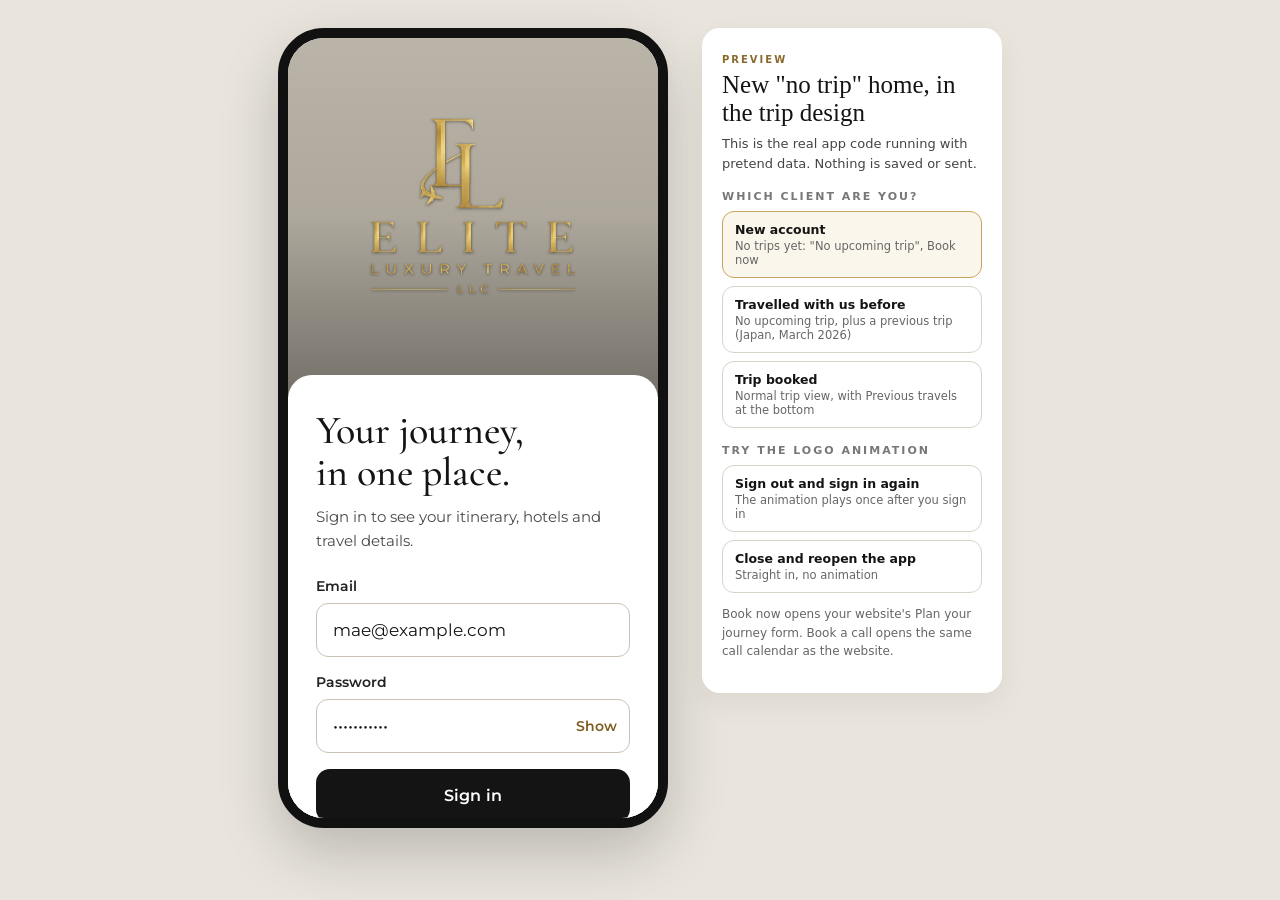
==== commit 53a04c01: "Preview fixes from full click-through test" ====
--- a/preview.html
+++ b/preview.html
@@ -1,5 +1,5 @@
 <!doctype html>
-<html lang="en"><head><meta charset="utf-8"><meta name="robots" content="noindex"><meta name="viewport" content="width=device-width,initial-scale=1">
+<html lang="en"><head><meta charset="utf-8"><meta name="viewport" content="width=device-width,initial-scale=1">
 <title>Elite app preview</title>
 <style>
 *{box-sizing:border-box}
@@ -34,7 +34,7 @@
   </div>
 </div>
 <script>
-const UP = {"id":"italy-2027","client_name":"Mae","client_email":"mae@example.com","title":"Italy Anniversary","subtitle":"Rome, Florence, Venice, Milan","dates_text":"Sample dates: May 12 to 23, 2027","start_date":"2027-05-12","flights":[{"from":"New York (JFK)","to":"Rome (FCO)","flight":"AZ 609","when":"Tue, May 11 · departs 6:45 PM, lands 9:20 AM May 12"},{"from":"Milan (MXP)","to":"New York (JFK)","flight":"AZ 604","when":"Sun, May 23 · departs 1:10 PM, lands 3:55 PM"}],"documents":[],"cover_image":"https://images.squarespace-cdn.com/content/6a3ead383af5dc37cc4928a6/75860ccc-dcf7-4ca9-b710-58485a5af1e4/Ys1jQraWs2CqD086mLRf1lZqlLkvJCdTGYLhYich7JA6sfV7Ku5YsYaG1YUbeoNANeE1MqLMgGX24ivaPHaMrFUBrSRCw4LPJO6iqMQT-YcMyIy751cE6llvhOtr0TJVBKbtAhIz1XfunvR9CYdrRknlh8DOybM_V2LqJRoqDJD4L9v2MVG7vxF5drzXFTSb.jpg?format=1500w","places":[{"city":"Rome","image":"https://images.unsplash.com/photo-1552832230-c0197dd311b5?w=1200&q=80&auto=format&fit=crop"},{"city":"Florence","image":"https://images.unsplash.com/photo-1776377231754-d36928e6ee4d?w=1200&q=80&auto=format&fit=crop"},{"city":"Venice","image":"https://images.unsplash.com/photo-1498307833015-e7b400441eb8?w=1200&q=80&auto=format&fit=crop"},{"city":"Milan","image":""}],"pay_link":"","pay_amount":"","pay_due":"","paid_note":"","days":[{"city":"Rome","title":"Arrive in Rome","schedule":[{"time":"9:20 AM","title":"Land in Rome","contact_name":"Your driver (sample)","contact_phone":"+39 000 000 0001","note":"Your driver waits in arrivals with your name"},{"time":"11:00 AM","title":"Arrive at your hotel","note":"Early check-in requested"},{"time":"7:30 PM","title":"Dinner near the Spanish Steps","note":"Table for two at Il Gabriello"}],"checkin":"Check-in from 2:00 PM","stay_address":"Via Alessandro Specchi 10, Rome","body":"Your driver meets you at the airport. Settle in, then an easy evening near the Spanish Steps.","stay":"Singer Palace Hotel","included":"Private airport transfer"},{"city":"Rome","title":"Ancient Rome","schedule":[{"time":"9:00 AM","title":"Colosseum & Roman Forum tour","contact_name":"Your guide (sample)","contact_phone":"+39 000 000 0002","tour":true,"note":"Meet your guide at the Arch of Constantine"},{"time":"1:00 PM","title":"Lunch in Monti","note":"Free to explore"}],"body":"The Colosseum and Roman Forum with your own guide, no lines. Afternoon free.","stay":"Singer Palace Hotel","included":"Private guide and tickets"},{"city":"Rome","title":"The Vatican","schedule":[{"time":"7:30 AM","title":"Early entry: Vatican Museums & Sistine Chapel","tour":true,"note":"Meet at the Vatican Museums entrance"},{"time":"11:30 AM","title":"St. Peter’s Basilica","note":"Included with your guide"}],"body":"Early entry to the Vatican Museums and Sistine Chapel, then St. Peter’s.","stay":"Singer Palace Hotel","included":"Early-entry tickets and guide"},{"city":"Rome","title":"A slow day","schedule":[{"time":"10:00 AM","title":"Spa morning","note":"Book at the front desk"},{"time":"6:00 PM","title":"Trastevere evening walk","note":"Dinner ideas from us"}],"body":"Nothing planned. Sleep in, enjoy the spa, and wander Trastevere.","stay":"Singer Palace Hotel","included":"Dinner ideas from us"},{"city":"Florence","title":"Train to Florence","schedule":[{"time":"9:30 AM","title":"Hotel pickup","note":"Driver to Roma Termini"},{"time":"10:20 AM","title":"First-class train to Florence","note":"Frecciarossa 9519, arrives 11:56 AM"},{"time":"7:00 PM","title":"Sunset at Piazzale Michelangelo","tour":true}],"checkin":"Check-in from 3:00 PM","stay_address":"Piazza Santa Maria Novella 7, Florence","body":"First class to Florence. Sunset over the city from Piazzale Michelangelo.","stay":"The Place Firenze","included":"First-class train and transfers"},{"city":"Florence","title":"Medici Florence","schedule":[{"time":"9:30 AM","title":"Private Duomo & Medici walk","tour":true,"note":"Meet your guide in the hotel lobby"}],"body":"A private walk through the Duomo and the story of the Medici.","stay":"The Place Firenze","included":"Private guide"},{"city":"Florence","title":"Chianti for two","schedule":[{"time":"10:00 AM","title":"Driver to Chianti","note":"Pickup at your hotel"},{"time":"1:00 PM","title":"Winery lunch","tour":true,"note":"Castello di Ama"},{"time":"5:30 PM","title":"Back in Florence"}],"body":"A driver takes you to a Chianti winery for a long lunch among the vines.","stay":"The Place Firenze","included":"Private driver and winery lunch"},{"city":"Venice","title":"Arrive by water","schedule":[{"time":"11:30 AM","title":"Train to Venice","note":"Frecciarossa 9411, arrives 1:35 PM"},{"time":"2:00 PM","title":"Water taxi to your hotel"},{"time":"6:00 PM","title":"Gondola ride","tour":true,"note":"Meet at the hotel dock"}],"checkin":"Check-in from 2:00 PM","stay_address":"Riva degli Schiavoni 4171, Venice","body":"Train to Venice, a water taxi to your hotel, and an evening gondola ride.","stay":"Hotel Londra Palace","included":"Water taxi and gondola"},{"city":"Venice","title":"Murano & Burano","schedule":[{"time":"9:30 AM","title":"Private boat to Murano","tour":true,"note":"From the hotel dock"},{"time":"12:30 PM","title":"Lunch in Burano"}],"body":"A private boat to the glass studios of Murano and colourful Burano.","stay":"Hotel Londra Palace","included":"Private boat and guide"},{"city":"Venice","title":"Your anniversary","schedule":[{"time":"8:00 PM","title":"Anniversary dinner","note":"Reserved for two, smart dress"}],"body":"A free morning, then an anniversary dinner we reserve for you.","stay":"Hotel Londra Palace","included":"Dinner reservation"},{"city":"Milan","title":"On to Milan","schedule":[{"time":"10:25 AM","title":"First-class train to Milan","note":"Frecciarossa 9521, arrives 12:50 PM"},{"time":"4:00 PM","title":"Duomo rooftops","tour":true,"note":"Skip-the-line tickets"},{"time":"8:00 PM","title":"Farewell dinner"}],"checkin":"Check-in from 3:00 PM","body":"First class to Milan. The Duomo rooftops, then a farewell dinner.","stay":"Park Hyatt Milan","included":"First-class train, rooftop entry"},{"city":"Milan","title":"Heading home","schedule":[{"time":"9:30 AM","title":"Private transfer to Malpensa","note":"Pickup in the hotel lobby"},{"time":"1:10 PM","title":"Flight home","note":"AZ 604 to New York"}],"body":"Breakfast, then a private transfer to the airport for your flight home.","stay":"Home","included":"Private airport transfer"}]};
+const UP = {"id":"italy-2027","client_name":"Mae","client_email":"mae@example.com","title":"Italy Anniversary","subtitle":"Rome, Florence, Venice, Milan","dates_text":"May 12 to 23, 2027","start_date":"2027-05-12","flights":[{"from":"New York (JFK)","to":"Rome (FCO)","flight":"AZ 609","when":"Tue, May 11 · departs 6:45 PM, lands 9:20 AM May 12"},{"from":"Milan (MXP)","to":"New York (JFK)","flight":"AZ 604","when":"Sun, May 23 · departs 1:10 PM, lands 3:55 PM"}],"documents":[],"cover_image":"https://images.squarespace-cdn.com/content/6a3ead383af5dc37cc4928a6/75860ccc-dcf7-4ca9-b710-58485a5af1e4/Ys1jQraWs2CqD086mLRf1lZqlLkvJCdTGYLhYich7JA6sfV7Ku5YsYaG1YUbeoNANeE1MqLMgGX24ivaPHaMrFUBrSRCw4LPJO6iqMQT-YcMyIy751cE6llvhOtr0TJVBKbtAhIz1XfunvR9CYdrRknlh8DOybM_V2LqJRoqDJD4L9v2MVG7vxF5drzXFTSb.jpg?format=1500w","places":[{"city":"Rome","image":"https://images.unsplash.com/photo-1552832230-c0197dd311b5?w=1200&q=80&auto=format&fit=crop"},{"city":"Florence","image":"https://images.unsplash.com/photo-1776377231754-d36928e6ee4d?w=1200&q=80&auto=format&fit=crop"},{"city":"Venice","image":"https://images.unsplash.com/photo-1498307833015-e7b400441eb8?w=1200&q=80&auto=format&fit=crop"},{"city":"Milan","image":""}],"pay_link":"","pay_amount":"","pay_due":"","paid_note":"","days":[{"city":"Rome","title":"Arrive in Rome","schedule":[{"time":"9:20 AM","title":"Land in Rome","contact_name":"Your driver (sample)","contact_phone":"+39 000 000 0001","note":"Your driver waits in arrivals with your name"},{"time":"11:00 AM","title":"Arrive at your hotel","note":"Early check-in requested"},{"time":"7:30 PM","title":"Dinner near the Spanish Steps","note":"Table for two at Il Gabriello"}],"checkin":"Check-in from 2:00 PM","stay_address":"Via Alessandro Specchi 10, Rome","body":"Your driver meets you at the airport. Settle in, then an easy evening near the Spanish Steps.","stay":"Singer Palace Hotel","included":"Private airport transfer"},{"city":"Rome","title":"Ancient Rome","schedule":[{"time":"9:00 AM","title":"Colosseum & Roman Forum tour","contact_name":"Your guide (sample)","contact_phone":"+39 000 000 0002","tour":true,"note":"Meet your guide at the Arch of Constantine"},{"time":"1:00 PM","title":"Lunch in Monti","note":"Free to explore"}],"body":"The Colosseum and Roman Forum with your own guide, no lines. Afternoon free.","stay":"Singer Palace Hotel","included":"Private guide and tickets"},{"city":"Rome","title":"The Vatican","schedule":[{"time":"7:30 AM","title":"Early entry: Vatican Museums & Sistine Chapel","tour":true,"note":"Meet at the Vatican Museums entrance"},{"time":"11:30 AM","title":"St. Peter’s Basilica","note":"Included with your guide"}],"body":"Early entry to the Vatican Museums and Sistine Chapel, then St. Peter’s.","stay":"Singer Palace Hotel","included":"Early-entry tickets and guide"},{"city":"Rome","title":"A slow day","schedule":[{"time":"10:00 AM","title":"Spa morning","note":"Book at the front desk"},{"time":"6:00 PM","title":"Trastevere evening walk","note":"Dinner ideas from us"}],"body":"Nothing planned. Sleep in, enjoy the spa, and wander Trastevere.","stay":"Singer Palace Hotel","included":"Dinner ideas from us"},{"city":"Florence","title":"Train to Florence","schedule":[{"time":"9:30 AM","title":"Hotel pickup","note":"Driver to Roma Termini"},{"time":"10:20 AM","title":"First-class train to Florence","note":"Frecciarossa 9519, arrives 11:56 AM"},{"time":"7:00 PM","title":"Sunset at Piazzale Michelangelo","tour":true}],"checkin":"Check-in from 3:00 PM","stay_address":"Piazza Santa Maria Novella 7, Florence","body":"First class to Florence. Sunset over the city from Piazzale Michelangelo.","stay":"The Place Firenze","included":"First-class train and transfers"},{"city":"Florence","title":"Medici Florence","schedule":[{"time":"9:30 AM","title":"Private Duomo & Medici walk","tour":true,"note":"Meet your guide in the hotel lobby"}],"body":"A private walk through the Duomo and the story of the Medici.","stay":"The Place Firenze","included":"Private guide"},{"city":"Florence","title":"Chianti for two","schedule":[{"time":"10:00 AM","title":"Driver to Chianti","note":"Pickup at your hotel"},{"time":"1:00 PM","title":"Winery lunch","tour":true,"note":"Castello di Ama"},{"time":"5:30 PM","title":"Back in Florence"}],"body":"A driver takes you to a Chianti winery for a long lunch among the vines.","stay":"The Place Firenze","included":"Private driver and winery lunch"},{"city":"Venice","title":"Arrive by water","schedule":[{"time":"11:30 AM","title":"Train to Venice","note":"Frecciarossa 9411, arrives 1:35 PM"},{"time":"2:00 PM","title":"Water taxi to your hotel"},{"time":"6:00 PM","title":"Gondola ride","tour":true,"note":"Meet at the hotel dock"}],"checkin":"Check-in from 2:00 PM","stay_address":"Riva degli Schiavoni 4171, Venice","body":"Train to Venice, a water taxi to your hotel, and an evening gondola ride.","stay":"Hotel Londra Palace","included":"Water taxi and gondola"},{"city":"Venice","title":"Murano & Burano","schedule":[{"time":"9:30 AM","title":"Private boat to Murano","tour":true,"note":"From the hotel dock"},{"time":"12:30 PM","title":"Lunch in Burano"}],"body":"A private boat to the glass studios of Murano and colourful Burano.","stay":"Hotel Londra Palace","included":"Private boat and guide"},{"city":"Venice","title":"Your anniversary","schedule":[{"time":"8:00 PM","title":"Anniversary dinner","note":"Reserved for two, smart dress"}],"body":"A free morning, then an anniversary dinner we reserve for you.","stay":"Hotel Londra Palace","included":"Dinner reservation"},{"city":"Milan","title":"On to Milan","schedule":[{"time":"10:25 AM","title":"First-class train to Milan","note":"Frecciarossa 9521, arrives 12:50 PM"},{"time":"4:00 PM","title":"Duomo rooftops","tour":true,"note":"Skip-the-line tickets"},{"time":"8:00 PM","title":"Farewell dinner"}],"checkin":"Check-in from 3:00 PM","body":"First class to Milan. The Duomo rooftops, then a farewell dinner.","stay":"Park Hyatt Milan","included":"First-class train, rooftop entry"},{"city":"Milan","title":"Heading home","schedule":[{"time":"9:30 AM","title":"Private transfer to Malpensa","note":"Pickup in the hotel lobby"},{"time":"1:10 PM","title":"Flight home","note":"AZ 604 to New York"}],"body":"Breakfast, then a private transfer to the airport for your flight home.","stay":"Home","included":"Private airport transfer"}]};
 const JAPAN_IMG = 'https://images.squarespace-cdn.com/content/6a3ead383af5dc37cc4928a6/e89e9123-f4b8-4994-9e76-98ecd9b6a051/KxfAP6rNT9NL3XmTSbwmsTCUIDzbOerATqL30xoQtRmeIphwG1qWHP6-pqEdqwzpcgaJgCMT-k45HQ_MeCFfl8xPr4ZU_FJ5pW9n952vPfm4Lg7bicEiqaNZDxH75C63i1iE3osXeZmT3Khu76ATTiZebFcVpTB3zl8_o5EVXg19tbc4Q0-iVkZ1ZZKOZh9h.jpg?format=1000w';
 const d = (city, title, stay, sched) => ({ city, title, stay, body: '', schedule: sched || [] });
 const PAST = { id: 'japan-2026', client_name: 'Mae', title: 'Japan: Tokyo to Kyoto', subtitle: 'Tokyo, Hakone, Kyoto', dates_text: 'March 10 to 19, 2026', start_date: '2026-03-10', cover_image: JAPAN_IMG,
@@ -51,7 +51,7 @@
   signOut() { this.signed = false; },
   trips() { return kind === 'new' ? [] : kind === 'past' ? [PAST] : [UP, PAST]; }
 };
-const f = document.getElementById('f'), DOC = "<!doctype html><html lang=\"en\"><head><meta charset=\"utf-8\"><meta name=\"viewport\" content=\"width=device-width, initial-scale=1\"><style>@font-face{font-family:'Cormorant Garamond';font-weight:500;font-style:normal;src:url([data-uri]) format('woff2')}\n@font-face{font-family:'Cormorant Garamond';font-weight:600;font-style:normal;src:url([data-uri]) format('woff2')}\n@font-face{font-family:'Montserrat';font-weight:400;font-style:normal;src:url([data-uri]) format('woff2')}\n@font-face{font-family:'Montserrat';font-weight:500;font-style:normal;src:url([data-uri]) format('woff2')}\n@font-face{font-family:'Montserrat';font-weight:600;font-style:normal;src:url([data-uri]) format('woff2')}\n:root{\n  --bg:#ffffff; --ink:#141414; --muted:#5e5e5e; --soft:#faf8f4; --line:#efebe3;\n  --field:#d9d4ca; --gold:#c9a45c; --gold-ink:#8a6a2c;\n  --serif:'Cormorant Garamond', Georgia, serif; --sans:Montserrat, system-ui, sans-serif;\n}\n*{box-sizing:border-box}\nhtml,body{margin:0;background:var(--bg);color:var(--ink);font-family:var(--sans);-webkit-font-smoothing:antialiased}\nbody{min-height:100vh;min-height:100dvh}\na{color:var(--gold-ink)}\nbutton{font:inherit;color:inherit}\n.app{max-width:520px;margin:0 auto;min-height:100vh;min-height:100dvh;display:flex;flex-direction:column}\n.main{flex:1;padding:calc(env(safe-area-inset-top) + 40px) 24px 120px}\n.eyebrow{font-size:11px;letter-spacing:4px;text-transform:uppercase;color:var(--gold-ink)}\nh1{margin:0;font-family:var(--serif);font-weight:500;font-size:38px;line-height:1.05}\n.muted{color:var(--muted);font-size:14px;line-height:1.6;margin:0}\n.rule{width:48px;height:1px;background:var(--gold);margin:22px 0}\n.stack{display:flex;flex-direction:column;gap:12px}\n\n/* Sign in */\n.signin{min-height:100vh;min-height:100dvh;display:flex;flex-direction:column;padding:80px 32px 48px;max-width:520px;margin:0 auto}\n.mark{display:flex;flex-direction:column;align-items:center;gap:14px}\n.monogram{width:64px;height:64px;border:1px solid var(--gold);border-radius:50%;display:flex;align-items:center;justify-content:center;font-family:var(--serif);font-size:24px;letter-spacing:2px;color:var(--gold-ink)}\n.signin .hero{flex:1;display:flex;flex-direction:column;justify-content:center;gap:14px;padding:40px 0}\n.signin h1{font-size:44px}\nlabel{font-size:13px;font-weight:500}\ninput,textarea,select{width:100%;min-height:54px;padding:14px 16px;border:1px solid var(--field);border-radius:12px;background:#fff;color:var(--ink);font:16px var(--sans)}\ntextarea{min-height:96px;resize:vertical;line-height:1.5}\n.btn{display:flex;align-items:center;justify-content:center;gap:10px;min-height:54px;padding:0 20px;border-radius:12px;border:0;background:var(--ink);color:#fff;font-size:15px;font-weight:600;text-decoration:none;cursor:pointer;width:100%}\n.btn.ghost{background:#fff;color:var(--ink);border:1px solid var(--field)}\n.btn[disabled]{opacity:.6;cursor:default}\n.note{font-size:13px;color:var(--muted);text-align:center;line-height:1.5}\n.error{color:#a12c2c;font-size:14px}\n\n/* Day list */\n.days{display:flex;flex-direction:column}\n.day-row{display:flex;align-items:center;gap:16px;width:100%;min-height:68px;padding:10px 2px;background:none;border:0;border-bottom:1px solid var(--line);text-align:left;cursor:pointer;text-decoration:none;color:var(--ink)}\n.day-num{width:40px;height:40px;flex-shrink:0;border-radius:50%;border:1px solid var(--gold);display:flex;align-items:center;justify-content:center;font-family:var(--serif);font-size:20px}\n.day-text{display:flex;flex-direction:column;gap:3px;flex:1}\n.day-city{font-size:12px;color:var(--gold-ink)}\n.day-title{font-size:15px;font-weight:500}\n.chev{color:#9a9a9a}\n\n/* Day detail */\n.back{display:inline-flex;align-items:center;min-height:44px;font-size:14px;font-weight:500;text-decoration:none;margin-bottom:12px}\n.day-body{font-size:16px;line-height:1.65;color:#3d3d3d;margin:0}\n.facts{border:1px solid var(--line);border-radius:16px;background:var(--soft);margin:22px 0}\n.fact{display:flex;flex-direction:column;gap:4px;padding:16px 18px}\n.fact + .fact{border-top:1px solid var(--line)}\n.fact span:first-child{font-size:12px;color:#6b6b6b}\n.fact span:last-child{font-size:15px;font-weight:500}\n.pager{display:flex;gap:10px}\n.pager .btn{font-size:14px;font-weight:500}\n\n/* Pay */\n.paycard{display:flex;flex-direction:column;gap:18px;padding:24px;border:1px solid var(--line);border-radius:18px;background:var(--soft);margin-top:24px}\n.amount{font-family:var(--serif);font-size:40px;line-height:1}\n\n/* Trips list */\n.trip-card{display:flex;flex-direction:column;gap:8px;padding:22px;border:1px solid var(--line);border-radius:16px;text-decoration:none;color:var(--ink)}\n.trip-card h2{margin:0;font-family:var(--serif);font-weight:500;font-size:28px}\n\n/* Bottom nav */\n.nav{position:fixed;left:0;right:0;bottom:0;background:#fff;border-top:1px solid var(--line);padding:6px 8px calc(env(safe-area-inset-bottom) + 10px)}\n.nav-inner{max-width:520px;margin:0 auto;display:flex}\n.nav a{flex:1;min-height:56px;display:flex;flex-direction:column;align-items:center;justify-content:center;gap:5px;text-decoration:none;color:#6b6b6b;font-size:11px;font-weight:500}\n.nav a[aria-current=\"page\"]{color:var(--ink);font-weight:600}\n.nav svg{width:22px;height:22px}\n\n.center{min-height:60vh;display:flex;align-items:center;justify-content:center;color:var(--muted)}\n.demo-banner{background:var(--soft);border-bottom:1px solid var(--line);font-size:12px;text-align:center;padding:8px 16px;color:var(--muted)}\n\n/* Admin */\n.admin{max-width:760px;margin:0 auto;padding:32px 20px 80px}\n.admin h1{font-size:34px}\n.admin .row{display:grid;grid-template-columns:repeat(2,minmax(0,1fr));gap:12px}\n.admin fieldset{border:1px solid var(--line);border-radius:14px;padding:16px;margin:0 0 14px;display:flex;flex-direction:column;gap:10px}\n.admin legend{font-weight:600;font-size:14px;padding:0 6px}\n.admin .toolbar{display:flex;gap:10px;flex-wrap:wrap;margin:18px 0}\n.admin .toolbar .btn{width:auto}\n.admin .list a{display:block;padding:14px 16px;border:1px solid var(--line);border-radius:12px;margin-bottom:8px;text-decoration:none;color:var(--ink)}\n.admin .small{font-size:13px;color:var(--muted)}\n@media (max-width:560px){.admin .row{grid-template-columns:1fr}}\n.btn[aria-disabled=\"true\"]{opacity:.4;pointer-events:none}\n.countdown{display:inline-block;margin:14px 0 0;padding:8px 14px;border:1px solid var(--gold);border-radius:999px;font-size:13px;font-weight:600;color:var(--gold-ink)}\n.inline-link{display:inline-flex;align-items:center;gap:6px;min-height:44px;font-size:14px;font-weight:500;text-decoration:none}\n.inline-link svg{width:16px;height:16px}\n.btn svg{width:18px;height:18px}\n.info-section{margin-top:30px}\n.section-title{margin:0 0 12px;font-size:12px;font-weight:600;letter-spacing:2px;text-transform:uppercase;color:#6b6b6b}\n.list-card{border:1px solid var(--line);border-radius:16px;overflow:hidden}\n.list-item{display:flex;align-items:center;gap:14px;min-height:64px;padding:12px 16px;text-decoration:none;color:var(--ink)}\n.list-item + .list-item{border-top:1px solid var(--line)}\n.list-icon{width:36px;height:36px;flex-shrink:0;border-radius:50%;background:var(--soft);display:flex;align-items:center;justify-content:center;color:var(--gold-ink)}\n.list-icon svg{width:18px;height:18px}\n.wx{border:1px solid var(--line);border-radius:16px;padding:16px;margin-bottom:10px}\n.wx-city{margin:0 0 12px;font-family:var(--serif);font-size:22px}\n.wx-row{display:grid;grid-template-columns:repeat(5,minmax(0,1fr));gap:6px}\n.wx-day{display:flex;flex-direction:column;align-items:center;gap:3px;text-align:center}\n.wx-label{font-size:12px;color:#6b6b6b}\n.wx-temp{font-size:17px;font-weight:600}\n.wx-low{font-size:13px;color:#6b6b6b}\n.wx-desc{font-size:10px;color:#6b6b6b;line-height:1.3}\n.nav a{font-size:10.5px}\n\n/* ---------- Photos & richer layout ---------- */\n.ph{position:relative;overflow:hidden;background:#e9e1d2}\n.ph img{width:100%;height:100%;object-fit:cover;display:block}\n.ph.fill{position:absolute;inset:0}\n.shade{position:absolute;inset:0;background:linear-gradient(180deg,rgba(0,0,0,.05) 35%,rgba(0,0,0,.62) 100%);pointer-events:none}\n.main.flush{padding:0 0 120px}\n.pad{padding:0 24px}\n.hero{position:relative;height:440px;display:flex;align-items:flex-end;color:#fff;margin-bottom:22px}\n.hero.day-hero{height:340px}\n.hero-text{position:relative;padding:0 24px 26px;width:100%}\n.hero-hi{margin:0 0 6px;font-size:13px;letter-spacing:1px;opacity:.92}\n.hero-title{margin:0;color:#fff;font-size:44px;line-height:1.02}\n.hero-meta{margin:8px 0 0;font-size:14px;opacity:.92}\n.pill{display:inline-block;margin-top:14px;padding:8px 14px;border-radius:999px;background:rgba(255,255,255,.95);color:var(--ink);font-size:13px;font-weight:600}\n.round-back{position:absolute;top:calc(env(safe-area-inset-top) + 16px);left:16px;width:44px;height:44px;border-radius:50%;background:rgba(255,255,255,.95);color:var(--ink);display:flex;align-items:center;justify-content:center;z-index:2}\n.round-back svg{width:20px;height:20px}\n.stats{display:grid;grid-template-columns:repeat(3,minmax(0,1fr));border:1px solid var(--line);border-radius:16px;padding:16px 8px}\n.stat{display:flex;flex-direction:column;align-items:center;gap:2px}\n.stat + .stat{border-left:1px solid var(--line)}\n.stat strong{font-family:var(--serif);font-size:30px;font-weight:500;line-height:1}\n.stat span{font-size:12px;color:#6b6b6b}\n.block{margin-top:30px}\n.places{display:flex;gap:12px;overflow-x:auto;margin:0 -24px;padding:2px 24px 6px;scroll-snap-type:x mandatory}\n.place{position:relative;flex:0 0 150px;height:200px;border-radius:16px;overflow:hidden;text-decoration:none;color:#fff;scroll-snap-align:start;background:#e9e1d2}\n.place-text{position:absolute;left:14px;right:14px;bottom:12px;display:flex;flex-direction:column;gap:2px}\n.place-text strong{font-family:var(--serif);font-size:24px;font-weight:500}\n.place-text span{font-size:12px;opacity:.92}\n.group + .group{margin-top:18px}\n.group-city{margin:0 0 4px;font-family:var(--serif);font-size:22px;color:var(--gold-ink)}\n.timeline .day-row{position:relative}\n.day-date{font-size:12px;color:#6b6b6b}\n.day-body{font-size:16px;line-height:1.7;color:#3d3d3d;margin:0}\n.fact-row{flex-direction:row;align-items:flex-start;gap:14px}\n.fact-text{display:flex;flex-direction:column;gap:4px}\n.fact-text span:first-child{font-size:12px;color:#6b6b6b}\n.fact-text span:nth-child(2){font-size:15px;font-weight:500}\n.fact-text .inline-link{min-height:36px}\n\n/* Sign in with photo */\n.signin2{min-height:100vh;min-height:100dvh;display:flex;flex-direction:column;max-width:520px;margin:0 auto}\n.signin-photo{position:relative;height:46vh;min-height:300px}\n.signin-mark{position:absolute;left:0;right:0;bottom:28px;display:flex;flex-direction:column;align-items:center;gap:12px}\n.monogram.light{border-color:rgba(255,255,255,.9);color:#fff}\n.eyebrow.light{color:#fff}\n.signin-sheet{position:relative;margin-top:-22px;background:#fff;border-radius:24px 24px 0 0;padding:34px 28px 40px;flex:1}\n.signin-sheet h1{font-size:40px}\n\n/* Brand logo */\n.brand-mark{width:72px;height:auto}\n\n/* Day list hotel line */\n.day-stay{display:flex;align-items:center;gap:6px;font-size:12px;color:#6b6b6b}\n.day-stay svg{width:14px;height:14px;flex-shrink:0}\n/* Schedule */\n.sched{list-style:none;margin:0;padding:0;border-left:1px solid var(--gold);margin-left:6px}\n.sched li{position:relative;display:flex;gap:16px;padding:0 0 18px 20px}\n.sched li::before{content:'';position:absolute;left:-5px;top:5px;width:9px;height:9px;border-radius:50%;background:#fff;border:1px solid var(--gold)}\n.sched-time{flex:0 0 72px;font-size:13px;font-weight:600;color:var(--gold-ink);padding-top:1px}\n.sched-text{display:flex;flex-direction:column;gap:3px}\n.sched-text strong{font-size:15px;font-weight:500}\n.sched-text span{font-size:13px;color:#6b6b6b;line-height:1.5}\n.fact-text .fact-sub{font-size:13px;font-weight:400;color:#6b6b6b}\n/* Hotels and next trip */\n.list-item.hotel .inline-link{min-height:44px;min-width:44px;justify-content:center}\n.next-card{display:flex;align-items:center;gap:14px;margin-top:30px;padding:16px;border:1px solid var(--gold);border-radius:16px;text-decoration:none;color:var(--ink);background:var(--soft)}\n/* Curated journeys */\n.journeys{display:grid;grid-template-columns:1fr 1fr;gap:12px}\n.journey{position:relative;height:190px;border-radius:16px;overflow:hidden;text-decoration:none;color:#fff;background:#e9e1d2}\n.journey-text{position:absolute;left:14px;right:14px;bottom:12px;display:flex;flex-direction:column;gap:3px}\n.journey-text span{font-size:11px;letter-spacing:1px;text-transform:uppercase;opacity:.92}\n.journey-text strong{font-family:var(--serif);font-size:22px;font-weight:500;line-height:1.05}\n.nav a{font-size:10px}\n\n/* ---------- Design polish ---------- */\n:root{--shadow:0 1px 2px rgba(20,20,20,.04),0 8px 24px rgba(20,20,20,.06)}\n.main h1{letter-spacing:-.2px}\n.page-eyebrow{margin:0 0 10px}\n.section-title{display:flex;align-items:center;gap:10px;font-size:11px;letter-spacing:2.5px;color:#7a7368}\n.section-title::before{content:'';width:18px;height:1px;background:var(--gold)}\n/* Hero */\n.shade{background:linear-gradient(180deg,rgba(0,0,0,.38) 0%,rgba(0,0,0,0) 24%,rgba(0,0,0,.04) 46%,rgba(0,0,0,.66) 100%)}\n.hero-mark{position:absolute;top:calc(env(safe-area-inset-top) + 18px);left:50%;transform:translateX(-50%);width:54px;height:auto;filter:drop-shadow(0 2px 8px rgba(0,0,0,.4))}\n.hero{border-radius:0 0 28px 28px;overflow:hidden}\n.hero-title{font-size:46px}\n.pill{background:rgba(255,255,255,.18);color:#fff;border:1px solid rgba(255,255,255,.55);backdrop-filter:blur(8px);-webkit-backdrop-filter:blur(8px);font-weight:500;letter-spacing:.3px}\n/* Stats */\n.stats{background:#fff;border-color:var(--line);box-shadow:var(--shadow);margin-top:-46px;position:relative;z-index:1;padding:18px 8px}\n.stat strong{font-size:34px;color:var(--ink)}\n.stat span{letter-spacing:1px;text-transform:uppercase;font-size:10px}\n/* Places */\n.place{box-shadow:var(--shadow)}\n/* Day list */\n.group-city{display:flex;align-items:center;gap:12px;font-size:24px;margin-top:6px}\n.group-city::after{content:'';flex:1;height:1px;background:var(--line)}\n.day-row{min-height:74px}\n.day-num{width:38px;height:38px;font-size:19px;color:var(--gold-ink);background:#fff}\n.day-row:active{background:var(--soft)}\n.day-date{text-transform:uppercase;letter-spacing:1px;font-size:10.5px;color:var(--gold-ink)}\n/* Cards */\n.list-card,.facts,.paycard,.flight,.wx{box-shadow:var(--shadow);border-color:var(--line)}\n.facts{background:#fff}\n.list-icon.big{width:48px;height:48px}\n.list-icon.big svg{width:22px;height:22px}\n/* Flights */\n.flight{border:1px solid var(--line);border-radius:18px;padding:18px;background:#fff}\n.flight-route{display:flex;align-items:center;gap:10px}\n.flight-end{display:flex;flex-direction:column;gap:2px;min-width:0}\n.flight-end.right{text-align:right;align-items:flex-end}\n.flight-end strong{font-family:var(--serif);font-size:34px;font-weight:500;line-height:1}\n.flight-end span{font-size:12px;color:#6b6b6b;white-space:nowrap;overflow:hidden;text-overflow:ellipsis;max-width:120px}\n.flight-line{flex:1;display:flex;align-items:center;justify-content:center;position:relative;color:var(--gold-ink)}\n.flight-line::before{content:'';position:absolute;left:0;right:0;top:50%;border-top:1px dashed var(--gold)}\n.flight-line svg{position:relative;width:20px;height:20px;background:#fff;padding:0 6px;box-sizing:content-box}\n.flight-meta{display:flex;align-items:center;justify-content:space-between;gap:12px;margin-top:14px;padding-top:12px;border-top:1px solid var(--line);font-size:13px;color:#4a4a4a;line-height:1.5}\n/* Advisor */\n.advisor{display:flex;align-items:center;gap:14px;margin-top:24px;padding:16px;border:1px solid var(--line);border-radius:18px;box-shadow:var(--shadow)}\n.advisor-mark{width:56px;height:56px;flex-shrink:0;border-radius:50%;background:#0a0a0a;display:flex;align-items:center;justify-content:center}\n.advisor-mark img{width:34px;height:auto}\n/* Buttons */\n.btn{border-radius:14px;letter-spacing:.2px;transition:transform .12s ease,opacity .12s ease}\n.btn:active{transform:scale(.98)}\n.btn:not(.ghost){background:#141414}\n/* Bottom nav */\n.nav{background:rgba(255,255,255,.88);backdrop-filter:saturate(1.6) blur(18px);-webkit-backdrop-filter:saturate(1.6) blur(18px);border-top:1px solid rgba(0,0,0,.06)}\n.nav a{position:relative;color:#8a8a8a;font-weight:500}\n.nav a[aria-current=\"page\"]{color:var(--gold-ink);font-weight:600}\n.nav a[aria-current=\"page\"]::before{content:'';position:absolute;top:-6px;left:50%;transform:translateX(-50%);width:22px;height:2px;border-radius:2px;background:var(--gold)}\n/* Journeys */\n.journey{box-shadow:var(--shadow);height:200px}\n.next-card{box-shadow:var(--shadow)}\n@media (prefers-reduced-motion:reduce){.btn{transition:none}}\n.hero:not(.day-hero) .hero-text{padding-bottom:66px}\n\n/* ---------- Readability ---------- */\n:root{--muted:#4a4a4a;--gold-ink:#7d5c1f}\nbody{font-size:16px}\n.muted{font-size:15px;color:#4a4a4a;line-height:1.6}\n.muted.small,.list-item .muted{font-size:14px !important;color:#4f4f4f}\n.note{font-size:14px;color:#4a4a4a}\n.hint{margin:-6px 0 0;font-size:14px;color:#4f4f4f;line-height:1.5}\nlabel{font-size:14px;font-weight:600;color:#222}\n.eyebrow{font-size:12px;letter-spacing:3px;font-weight:600}\n.section-title{font-size:12.5px;letter-spacing:2px;color:#3f3f3f;font-weight:700}\n.day-title{font-size:16.5px;font-weight:600}\n.day-date{font-size:12px;font-weight:600;letter-spacing:.8px}\n.day-stay{font-size:13.5px;color:#4f4f4f}\n.day-body{font-size:17px;color:#2b2b2b;line-height:1.7}\n.stat span{font-size:11.5px;color:#4a4a4a;font-weight:600}\n.hero-hi{font-size:15px;opacity:1;font-weight:500}\n.hero-meta{font-size:15.5px;opacity:1}\n.hero-text{text-shadow:0 1px 12px rgba(0,0,0,.45)}\n.shade{background:linear-gradient(180deg,rgba(0,0,0,.40) 0%,rgba(0,0,0,0) 24%,rgba(0,0,0,.08) 44%,rgba(0,0,0,.78) 100%)}\n.place-text,.journey-text{text-shadow:0 1px 10px rgba(0,0,0,.5)}\n.place-text span,.journey-text span{font-size:13px;opacity:1;font-weight:500}\n.journey .shade,.place .shade{background:linear-gradient(180deg,rgba(0,0,0,0) 35%,rgba(0,0,0,.8) 100%)}\n.sched-time{font-size:14.5px;flex-basis:78px}\n.sched-text strong{font-size:16.5px;font-weight:600}\n.sched-text span{font-size:14.5px;color:#4a4a4a}\n.tag{display:inline-block;margin-left:8px;padding:2px 8px;border-radius:999px;background:#f3ead8;color:#6d4f17;font-style:normal;font-size:11.5px;font-weight:700;letter-spacing:.5px;vertical-align:2px}\n.fact span:first-child,.fact-text span:first-child{font-size:13px;color:#4a4a4a;font-weight:600}\n.fact-text span:nth-child(2){font-size:16.5px;font-weight:600}\n.fact-text .fact-sub{font-size:14.5px;color:#4a4a4a}\n.flight-end span{font-size:13.5px;color:#4a4a4a}\n.flight-meta{font-size:14.5px;color:#2f2f2f}\n.wx-label,.wx-low{font-size:13px;color:#4a4a4a}\n.wx-desc{font-size:11.5px;color:#4a4a4a}\n.nav a{font-size:11.5px;color:#5a5a5a}\n.nav svg{width:24px;height:24px}\n.btn{font-size:16px}\ninput,textarea,select{font-size:17px;border-color:#c9c2b5}\n/* Auth */\n.pw-wrap{position:relative}\n.pw-wrap input{padding-right:72px}\n.pw-toggle{position:absolute;right:6px;top:50%;transform:translateY(-50%);min-height:44px;min-width:56px;border:0;background:none;color:var(--gold-ink);font-weight:600;font-size:14px;cursor:pointer}\n.code-input{letter-spacing:8px;font-size:24px;text-align:center}\n.link-btn{display:block;margin:14px auto 0;min-height:44px;border:0;background:none;color:var(--gold-ink);font-weight:600;font-size:15px;cursor:pointer}\n.auth-switch{display:flex;flex-direction:column;gap:10px;margin-top:26px;padding-top:22px;border-top:1px solid var(--line);text-align:center;font-size:15px;color:#4a4a4a}\n\n.note:empty,.error:empty{display:none}\n.quick{display:grid;grid-template-columns:repeat(3,minmax(0,1fr));gap:10px;margin-top:16px}\n.quick-btn{display:flex;flex-direction:column;align-items:center;justify-content:center;gap:6px;min-height:76px;padding:10px 6px;border:1px solid var(--line);border-radius:16px;background:#fff;box-shadow:var(--shadow);color:var(--ink);font-size:14px;font-weight:500;text-decoration:none;cursor:pointer}\n.quick-btn svg{width:22px;height:22px;color:var(--gold-ink)}\n.quick-btn strong{font-weight:700}\n[id^=\"sec-\"]{scroll-margin-top:16px}\n\n/* ---------- Icons ---------- */\n.quick-btn svg,.list-icon svg{stroke-width:1.6}\n.list-icon{background:#f6f0e4}\n/* ---------- Trip progress ---------- */\n.sr-only{position:absolute;width:1px;height:1px;padding:0;margin:-1px;overflow:hidden;clip:rect(0,0,0,0);white-space:nowrap;border:0}\n.day-row.done .day-num{background:#f6f0e4;border-color:#e2d3b3;color:var(--gold-ink)}\n.day-row.done .day-num svg{width:18px;height:18px;stroke-width:2.2}\n.day-row.done .day-title{color:#555}\n.day-row.today{background:linear-gradient(90deg,#fbf6ec,#fff);border-radius:12px;padding-left:8px;margin-left:-8px}\n.day-row.today .day-num{background:var(--gold);border-color:var(--gold);color:#fff}\n.today-tag{background:var(--gold);color:#fff}\n.now-tag{background:#1f6b45;color:#fff}\n.sched li.done .sched-text strong{color:#666}\n.sched li.done::before{background:var(--gold);border-color:var(--gold)}\n.sched li.now::before{background:#1f6b45;border-color:#1f6b45;box-shadow:0 0 0 4px rgba(31,107,69,.18)}\n.today-card{display:flex;flex-direction:column;gap:6px;margin-top:18px;padding:18px;border-radius:18px;background:#141414;color:#fff;text-decoration:none;box-shadow:var(--shadow)}\n.today-eyebrow{font-size:12px;letter-spacing:2px;text-transform:uppercase;color:#e6cf9d;font-weight:600}\n.today-card strong{font-family:var(--serif);font-size:28px;font-weight:500;line-height:1.1}\n.today-line{display:flex;align-items:center;gap:8px;font-size:15px;color:#f1f1f1}\n.today-line svg{width:18px;height:18px;flex-shrink:0;color:#e6cf9d}\n.today-go{display:flex;align-items:center;gap:4px;margin-top:6px;font-size:14px;font-weight:600;color:#e6cf9d}\n.today-go svg{width:16px;height:16px}\n/* ---------- Review ---------- */\n.review-card{display:flex;flex-direction:column;gap:10px;margin-top:18px;padding:20px;border:1px solid var(--gold);border-radius:18px;background:#fbf6ec;text-decoration:none;color:var(--ink);box-shadow:var(--shadow)}\n.review-card strong{font-family:var(--serif);font-size:28px;font-weight:500;line-height:1.1}\n.review-card > span:not(.btn):not(.review-stars){font-size:15px;color:#3f3f3f;line-height:1.55}\n.review-card .btn{margin-top:6px}\n.review-stars{display:flex;gap:4px;color:var(--gold)}\n.review-stars svg{width:20px;height:20px;fill:var(--gold)}\n.field-label{font-size:14px;font-weight:600;color:#222}\n.stars{display:flex;gap:6px}\n.star{width:52px;height:52px;border:0;background:none;padding:6px;color:#c9c2b5;cursor:pointer}\n.star svg{width:100%;height:100%}\n.star.on{color:var(--gold)}\n.star.on svg{fill:var(--gold)}\n.thumbs{display:grid;grid-template-columns:repeat(3,minmax(0,1fr));gap:8px}\n.thumbs:empty{display:none}\n.thumb{position:relative;aspect-ratio:1;border-radius:12px;overflow:hidden;background:#eee}\n.thumb img{width:100%;height:100%;object-fit:cover;display:block}\n.thumb button{position:absolute;top:6px;right:6px;width:32px;height:32px;border-radius:50%;border:0;background:rgba(0,0,0,.65);color:#fff;font-size:20px;line-height:1;cursor:pointer}\n.add-photos{cursor:pointer}\n.check{display:flex;gap:12px;align-items:flex-start;font-size:14.5px;font-weight:400;color:#3f3f3f;line-height:1.5}\n.check input{width:22px;height:22px;min-height:0;margin:1px 0 0;flex-shrink:0;accent-color:var(--gold-ink)}\n.thanks{display:flex;flex-direction:column;gap:16px;align-items:flex-start;padding-top:20px}\n/* ---------- Preview banner ---------- */\n.demo-banner{display:flex;align-items:center;justify-content:center;gap:6px;flex-wrap:wrap;font-size:13px;color:#3f3f3f}\n.demo-banner button{min-height:32px;padding:0 12px;border-radius:999px;border:1px solid #d9d4ca;background:#fff;font-size:12.5px;font-weight:600;cursor:pointer}\n.demo-banner button[aria-pressed=\"true\"]{background:#141414;color:#fff;border-color:#141414}\n\n.review-row{display:flex;flex-direction:column;gap:6px;padding:14px 16px;border:1px solid var(--line);border-radius:12px;margin-bottom:10px}\n.review-row p{margin:4px 0 0;line-height:1.55}\n.review-photos{display:flex;gap:8px;flex-wrap:wrap;margin-top:6px}\n.review-photos img{width:84px;height:84px;object-fit:cover;border-radius:8px;display:block}\n\n/* ---------- Weather icons ---------- */\n.wx-row{gap:4px}\n.wx-day{gap:4px}\n.wx-icon{width:44px;height:44px;margin:2px 0}\n.wx-label{font-weight:600}\n.wx-temp{font-size:18px}\n.wx-desc{font-size:12px;font-weight:500}\n\n/* ---------- Sign-in logo ---------- */\n.signin-photo .shade{background:linear-gradient(180deg,rgba(0,0,0,.10) 0%,rgba(0,0,0,.30) 45%,rgba(0,0,0,.70) 100%)}\n.signin-mark{top:calc(50% - 11px);bottom:auto;transform:translateY(-50%);z-index:1}\n.signin-sheet{z-index:2}\n\n/* ---------- Motion ---------- */\n@keyframes rise{from{opacity:0;transform:translateY(14px)}to{opacity:1;transform:none}}\n@keyframes fadeIn{from{opacity:0}to{opacity:1}}\n@keyframes kenburns{from{transform:scale(1.12)}to{transform:scale(1)}}\n@keyframes shimmer{0%{background-position:-200% 0}100%{background-position:200% 0}}\n@keyframes sheetUp{from{transform:translateY(40px);opacity:.0}to{transform:none;opacity:1}}\n@keyframes logoIn{from{opacity:0;transform:translateY(calc(-50% + 12px)) scale(.94)}to{opacity:1;transform:translateY(-50%) scale(1)}}\n@keyframes pop{0%{transform:scale(1)}40%{transform:scale(1.25)}100%{transform:scale(1)}}\n@keyframes pulse{0%{box-shadow:0 0 0 0 rgba(230,207,157,.7)}70%{box-shadow:0 0 0 10px rgba(230,207,157,0)}100%{box-shadow:0 0 0 0 rgba(230,207,157,0)}}\n@keyframes navDot{from{width:0;opacity:0}to{width:22px;opacity:1}}\n@keyframes wxSpin{to{transform:rotate(360deg)}}\n@keyframes wxDrift{0%,100%{transform:translateX(0)}50%{transform:translateX(3px)}}\n@keyframes wxDrop{0%{transform:translateY(-3px);opacity:0}30%{opacity:1}100%{transform:translateY(5px);opacity:0}}\n@keyframes wxFlash{0%,88%,100%{opacity:1}92%{opacity:.25}}\n\n.rise{animation:rise .6s cubic-bezier(.2,.7,.2,1) both}\n.ph{background:linear-gradient(90deg,#ebe4d6 0%,#f5f0e6 50%,#ebe4d6 100%);background-size:200% 100%;animation:shimmer 1.6s linear infinite}\n.ph.loaded{animation:none;background:#e9e1d2}\n.ph img{opacity:0;transition:opacity .7s ease}\n.ph.loaded img{opacity:1}\n.hero .ph img,.signin-photo .ph img{animation:kenburns 7s cubic-bezier(.2,.6,.2,1) both}\n.hero-text,.hero-mark{animation:rise .8s .15s cubic-bezier(.2,.7,.2,1) both}\n.signin-sheet{animation:sheetUp .7s cubic-bezier(.2,.7,.2,1) both}\n.signin-mark{animation:logoIn .9s .1s cubic-bezier(.2,.7,.2,1) both}\n.place,.journey,.quick-btn,.list-item,.day-row,.next-card,.today-card,.review-card,.trip-card,.flight{transition:transform .18s ease,box-shadow .18s ease,background-color .18s ease}\n.place:active,.journey:active,.quick-btn:active,.next-card:active,.today-card:active,.review-card:active,.trip-card:active{transform:scale(.97)}\n@media (hover:hover){.place:hover,.journey:hover,.quick-btn:hover,.next-card:hover{transform:translateY(-3px);box-shadow:0 12px 28px rgba(20,20,20,.12)}}\n.place .ph img,.journey .ph img{transition:opacity .7s ease,transform .6s ease}\n@media (hover:hover){.place:hover .ph img,.journey:hover .ph img{transform:scale(1.06)}}\n.nav a svg{transition:transform .2s ease}\n.nav a:active svg{transform:scale(.88)}\n.nav a[aria-current=\"page\"] svg{animation:pop .4s ease}\n.nav a[aria-current=\"page\"]::before{animation:navDot .35s ease both}\n.today-eyebrow::before{content:'';display:inline-block;width:8px;height:8px;margin-right:8px;border-radius:50%;background:#e6cf9d;vertical-align:1px;animation:pulse 2s infinite}\n.sched li.now::before{animation:pulse 2s infinite}\n.star.on svg{animation:pop .35s ease}\n.wx-spin{animation:wxSpin 18s linear infinite}\n.wx-drift{animation:wxDrift 4s ease-in-out infinite}\n.wx-drop{animation:wxDrop 1.4s ease-in infinite}\n.wx-flash{animation:wxFlash 3s infinite}\n.review-stars svg{animation:pop .5s ease both}\n.review-stars svg:nth-child(2){animation-delay:.08s}.review-stars svg:nth-child(3){animation-delay:.16s}.review-stars svg:nth-child(4){animation-delay:.24s}.review-stars svg:nth-child(5){animation-delay:.32s}\n\n@media (prefers-reduced-motion:reduce){\n  *,*::before,*::after{animation:none !important;transition:none !important}\n  .ph img{opacity:1}\n}\n\n/* ---------- Sign-in logo: no dark halo ---------- */\n.signin-photo .shade{background:linear-gradient(180deg,rgba(0,0,0,.20) 0%,rgba(0,0,0,.26) 50%,rgba(0,0,0,.50) 100%)}\n\n/* ---------- Loader: the swoosh draws itself as the plane flies (colours exactly as the logo, on black) ---------- */\n.loader{position:fixed;inset:0;z-index:50;display:flex;flex-direction:column;align-items:center;justify-content:center;background:#000;animation:fadeIn .35s ease both}\n.loader-mark{position:relative;width:150px}\n.loader-svg{display:block;width:150px;height:auto;overflow:visible}\n.loader-word{display:block;width:min(294px,78vw);height:auto;margin-top:26px;animation:fadeIn 1s .2s ease both}\n.loader-bar{position:relative;width:110px;height:2px;margin-top:34px;border-radius:2px;background:rgba(212,175,92,.22);overflow:hidden;animation:fadeIn .8s .5s ease both}\n.loader-bar::after{content:'';position:absolute;top:0;bottom:0;width:40%;left:-40%;border-radius:2px;background:linear-gradient(90deg,rgba(226,192,110,0),#e2c06e,rgba(226,192,110,0));animation:sweep 1.4s ease-in-out infinite}\n@keyframes sweep{to{left:100%}}\n\n/* ---------- Day cards ---------- */\n.tap-hint{display:flex;align-items:center;gap:8px;margin:-2px 0 14px;color:#5a5a5a}\n.tap-hint svg{width:18px;height:18px;color:var(--gold-ink);flex-shrink:0}\n.days{gap:10px}\n.day-row.day-card{padding:14px 14px;border:1px solid var(--line);border-bottom:1px solid var(--line);border-radius:16px;background:#fff;box-shadow:var(--shadow);margin:0}\n.day-row.day-card.today{background:linear-gradient(90deg,#fbf3e2,#fff);border-color:#e6cf9d;margin:0;padding-left:14px}\n.day-row.day-card.done{background:#fcfbf8}\n.day-plans{display:flex;align-items:center;gap:6px;font-size:13px;color:var(--gold-ink);font-weight:600}\n.day-plans svg{width:14px;height:14px}\n.day-go{width:36px;height:36px;flex-shrink:0;border-radius:50%;background:#f6f0e4;color:var(--gold-ink);display:flex;align-items:center;justify-content:center;transition:transform .2s ease,background .2s ease}\n.day-go svg{width:18px;height:18px;stroke-width:2.2}\n.day-card:active .day-go{transform:translateX(3px)}\n@media (hover:hover){.day-card:hover .day-go{background:var(--gold);color:#fff;transform:translateX(3px)}}\n.group + .group{margin-top:22px}\n.group-city{margin-bottom:10px}\n\n/* ---------- Activity contacts ---------- */\n.sched-contact{display:flex;align-items:center;flex-wrap:wrap;gap:8px;margin-top:8px;font-size:14px;font-weight:600;color:#2f2f2f}\n.mini-btn{display:inline-flex;align-items:center;gap:6px;min-height:40px;padding:0 14px;border:1px solid #d9cdb4;border-radius:999px;background:#fff;color:var(--gold-ink);font-size:14px;font-weight:600;text-decoration:none}\n.mini-btn svg{width:16px;height:16px}\n\n/* ---------- Weather ---------- */\n.chips{display:flex;gap:8px;overflow-x:auto;margin:0 -24px 14px;padding:2px 24px}\n.chip{flex-shrink:0;min-height:40px;padding:0 16px;border-radius:999px;border:1px solid #d9d4ca;background:#fff;font-size:14px;font-weight:600;color:#3f3f3f;cursor:pointer;transition:background .2s ease,color .2s ease}\n.chip[aria-selected=\"true\"]{background:#141414;border-color:#141414;color:#fff}\n.wx-card{border-radius:22px;padding:20px;background:linear-gradient(160deg,#eef3f8,#fff 70%);border:1px solid var(--line);box-shadow:var(--shadow);animation:rise .5s ease both}\n.wx-card.wx-clear{background:linear-gradient(160deg,#fff1cf,#fffaf0 55%,#fff)}\n.wx-card.wx-partly{background:linear-gradient(160deg,#fdf0d6,#eef3f8 60%,#fff)}\n.wx-card.wx-showers,.wx-card.wx-rain,.wx-card.wx-drizzle{background:linear-gradient(160deg,#dde9f6,#f2f6fb 60%,#fff)}\n.wx-card.wx-storm{background:linear-gradient(160deg,#d6dbe5,#eef1f6 60%,#fff)}\n.wx-card.wx-snow{background:linear-gradient(160deg,#e6f1fb,#f7fbff 60%,#fff)}\n.wx-card.wx-fog,.wx-card.wx-cloudy{background:linear-gradient(160deg,#e7ebf0,#f6f8fa 60%,#fff)}\n.wx-now{display:flex;align-items:center;justify-content:space-between;gap:12px;padding-bottom:14px;border-bottom:1px solid rgba(0,0,0,.07)}\n.wx-now p{margin:0}\n.wx-city{font-family:var(--serif);font-size:26px;margin:0}\n.wx-big{font-family:var(--serif);font-size:58px;line-height:1;margin-top:4px !important}\n.wx-sum{font-size:15px;color:#3f3f3f;margin-top:6px !important}\n.wx-icon.big{width:96px;height:96px;flex-shrink:0}\n.wx-list{list-style:none;margin:6px 0 0;padding:0}\n.wx-list li{display:grid;grid-template-columns:52px 36px 1fr 34px 64px 34px;align-items:center;gap:8px;min-height:52px;border-bottom:1px solid rgba(0,0,0,.05)}\n.wx-list li:last-child{border-bottom:0}\n.wx-list .wx-icon{width:34px;height:34px;margin:0}\n.wx-list .wx-label{font-size:15px;font-weight:600;color:#222}\n.wx-list .wx-desc{font-size:13.5px;color:#4a4a4a;white-space:nowrap;overflow:hidden;text-overflow:ellipsis}\n.wx-list .wx-low{font-size:15px;color:#6a6a6a;text-align:right}\n.wx-list .wx-temp{font-size:15px;font-weight:700;color:#141414}\n.wx-bar{position:relative;height:6px;border-radius:3px;background:rgba(0,0,0,.08)}\n.wx-bar span{position:absolute;top:0;bottom:0;border-radius:3px;background:linear-gradient(90deg,#7fb6e8,#f2c25a)}\n@media (max-width:360px){.wx-list li{grid-template-columns:46px 32px 1fr 30px 44px 30px}}\n\n/* ---------- Sign-in logo (animated once) ---------- */\n.signin-mark{gap:14px}\n.signin-svg,.signin-mk{display:block;width:104px;height:auto;overflow:visible;filter:drop-shadow(0 1px 1.5px rgba(0,0,0,.45))}\n.signin-word{display:block;width:204px;height:auto;filter:drop-shadow(0 1px 1.5px rgba(0,0,0,.45));animation:fadeIn .9s .3s ease both}\n\n/* ---------- Account footer and delete account ---------- */\n.account-foot { display: flex; flex-direction: column; gap: 14px; }\n.account-links { display: flex; justify-content: center; gap: 22px; font-size: 13px; }\n.account-links a { color: var(--muted, #7a7a7a); text-decoration: underline; text-underline-offset: 3px; }\n.btn.danger { background: #a3302a; border-color: #a3302a; color: #fff; }\n.btn.danger:disabled { opacity: .6; }\n\n/* Home without a trip, guest explore, sample trip */\n.home-mark{display:block;width:58px;height:auto;margin:4px 0 18px}\n.home-status{display:flex;gap:14px;align-items:flex-start;margin-top:20px;padding:16px 18px;border:1px solid var(--line);border-radius:18px;background:var(--soft)}\n.home-status svg{width:22px;height:22px;flex-shrink:0;color:var(--gold-ink);margin-top:2px}\n.home-status > span{display:flex;flex-direction:column;gap:4px;font-size:14.5px;line-height:1.55;color:#3f3f3f}\n.home-status strong{font-size:15px;color:var(--ink)}\n.sample-card{position:relative;display:block;height:230px;margin-top:22px;border-radius:20px;overflow:hidden;text-decoration:none;color:#fff;background:#141414;box-shadow:var(--shadow);transition:transform .18s ease,box-shadow .18s ease}\n.sample-card:active{transform:scale(.985)}\n.sample-card .shade{background:linear-gradient(180deg,rgba(0,0,0,.05) 25%,rgba(0,0,0,.82) 100%)}\n.sample-card-text{position:absolute;left:18px;right:18px;bottom:16px;display:flex;flex-direction:column;gap:5px;text-shadow:0 1px 10px rgba(0,0,0,.45)}\n.sample-card-text > span:first-child{font-size:12px;letter-spacing:2px;text-transform:uppercase;font-weight:600;color:#f3dfaa}\n.sample-card-text strong{font-family:var(--serif);font-size:30px;font-weight:500;line-height:1.05}\n.sample-go{display:inline-flex;align-items:center;gap:4px;margin-top:4px;font-size:13px;font-weight:600}\n.sample-go svg{width:16px;height:16px}\n.sample-banner{position:sticky;top:0;z-index:30;display:flex;align-items:center;justify-content:space-between;gap:12px;padding:10px 16px;padding-top:max(10px,env(safe-area-inset-top));background:#141414;color:#fff;font-size:13px}\n.sample-banner strong{color:#f3dfaa;font-weight:600}\n.sample-banner a{flex-shrink:0;padding:6px 14px;border:1px solid rgba(243,223,170,.6);border-radius:999px;color:#f3dfaa;text-decoration:none;font-weight:600;font-size:12.5px}\n\n/* No upcoming trip: empty itinerary, previous travels */\n.boot{min-height:100vh;background:#fff}\n.pill-cta{background:#fff!important;color:#141414!important;border-color:#fff!important;font-weight:600!important;text-decoration:none;padding:10px 20px;text-shadow:none}\n.empty-card{display:flex;flex-direction:column;align-items:flex-start;gap:8px;padding:20px;border:1px solid var(--line);border-radius:18px;background:#fff;box-shadow:var(--shadow)}\n.empty-card > strong{font-family:var(--serif);font-size:26px;font-weight:500;line-height:1.1;margin-top:4px}\n.empty-card > span:not(.list-icon){font-size:14.5px;line-height:1.55;color:#4a4a4a}\n.empty-card .stack{width:100%}\n.empty-link{display:inline-flex;align-items:center;gap:4px;margin-top:10px;font-size:14px;font-weight:600;color:var(--gold-ink);text-decoration:none}\n.empty-link svg{width:16px;height:16px}\n.past-card{display:flex;align-items:center;gap:14px;padding:10px;border:1px solid var(--line);border-radius:16px;text-decoration:none;color:var(--ink);background:#fff;box-shadow:var(--shadow)}\n.past-ph{position:relative;width:76px;height:76px;flex-shrink:0;border-radius:12px;overflow:hidden;background:#e9e1d2}\n.past-ph img{width:100%;height:100%;object-fit:cover}\n.past-tag{display:inline-flex;align-items:center;gap:4px;margin-top:4px;font-size:12px;font-weight:600;color:#3d7a4f}\n.past-tag svg{width:14px;height:14px}\n\nhtml,body{scrollbar-width:none}body::-webkit-scrollbar{display:none}</style></head><body><div id=\"app\" class=\"app\"><div class=\"boot\"></div></div>\n<script>window.__IMG={\"mark-gold\":\"[data-uri]